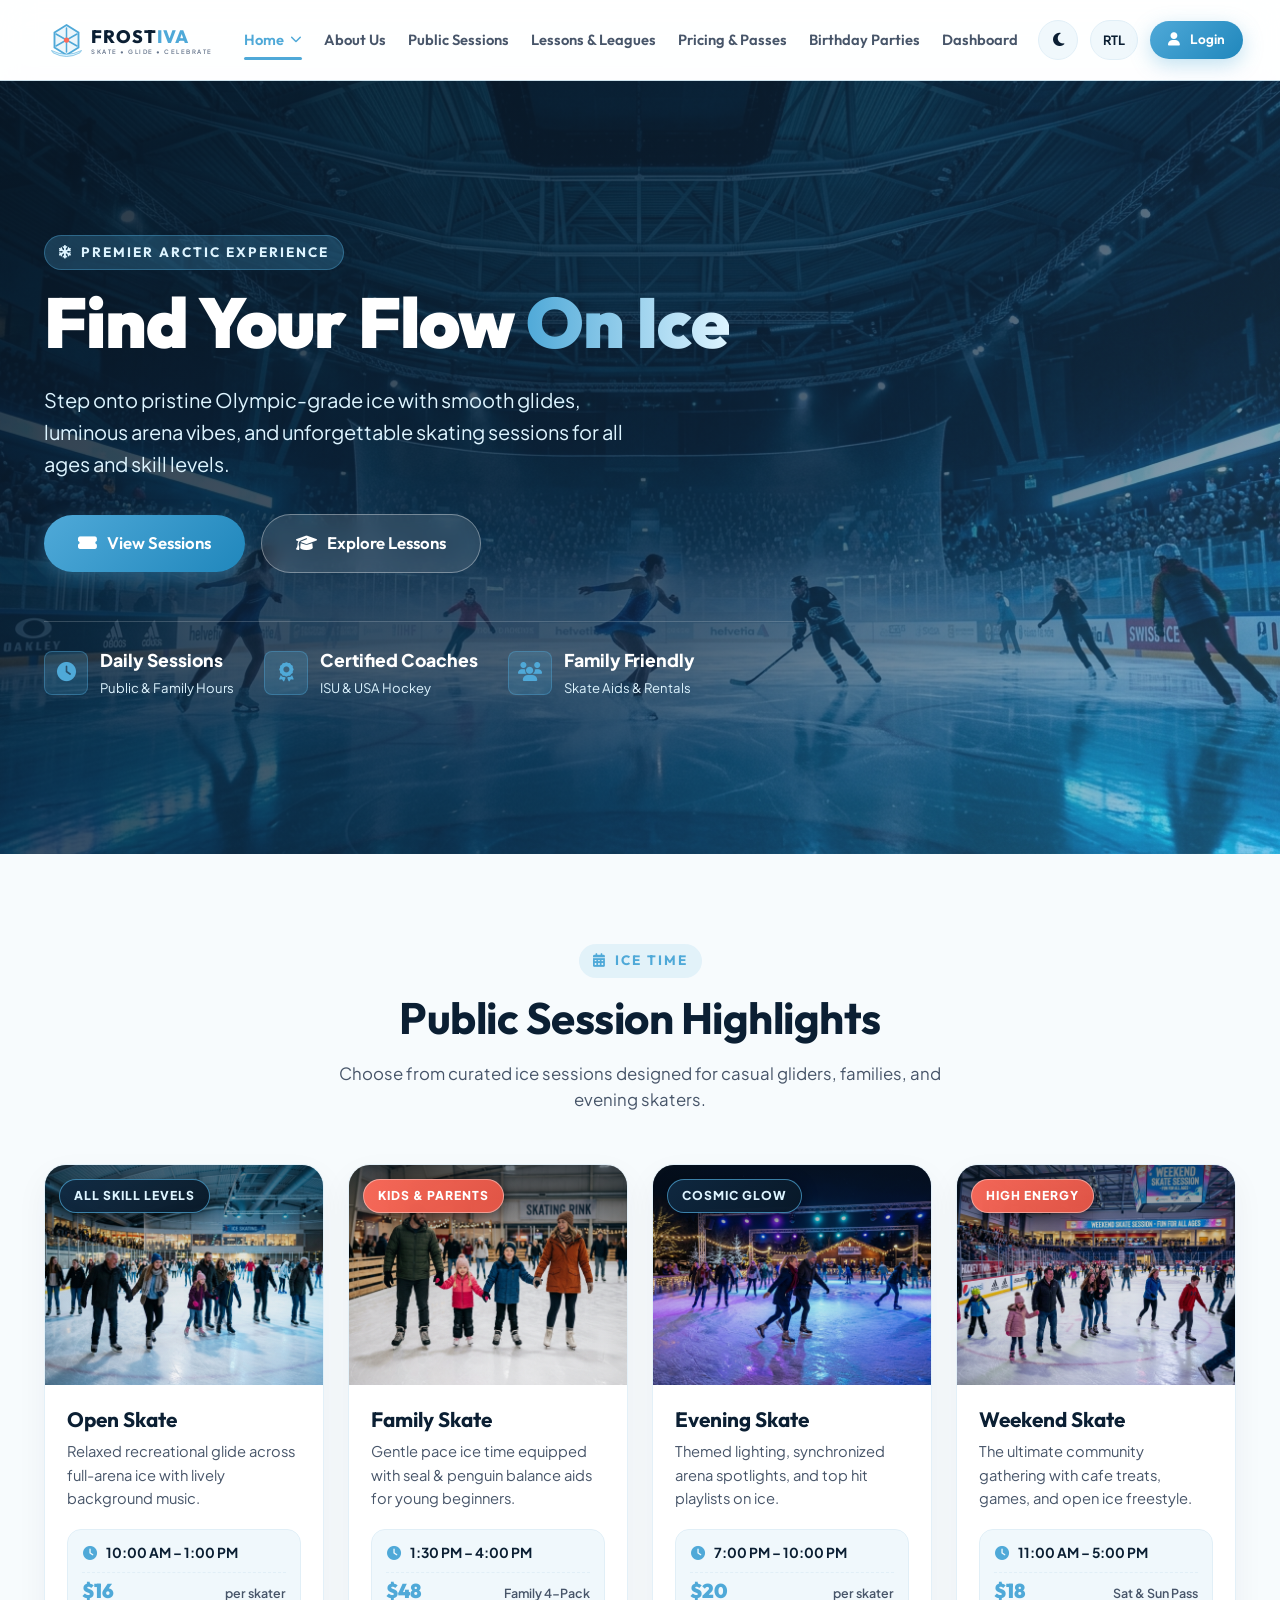
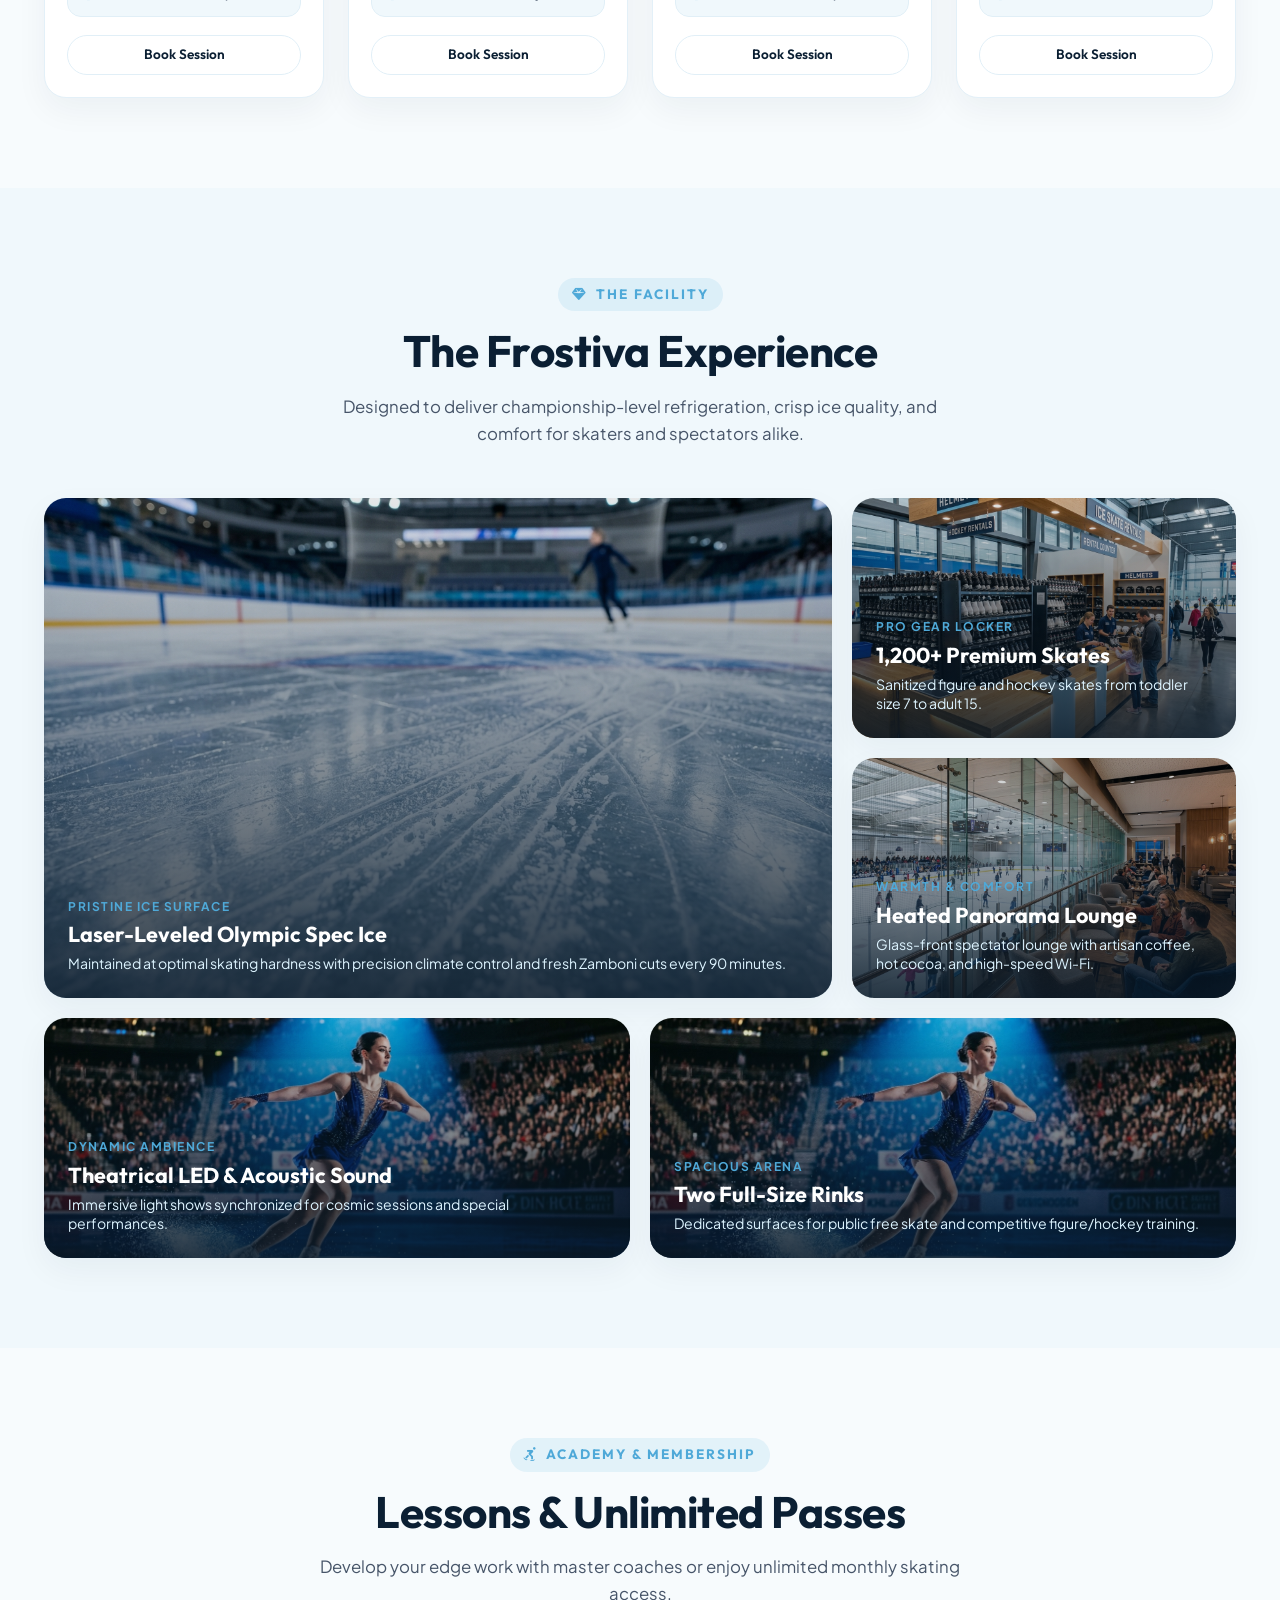
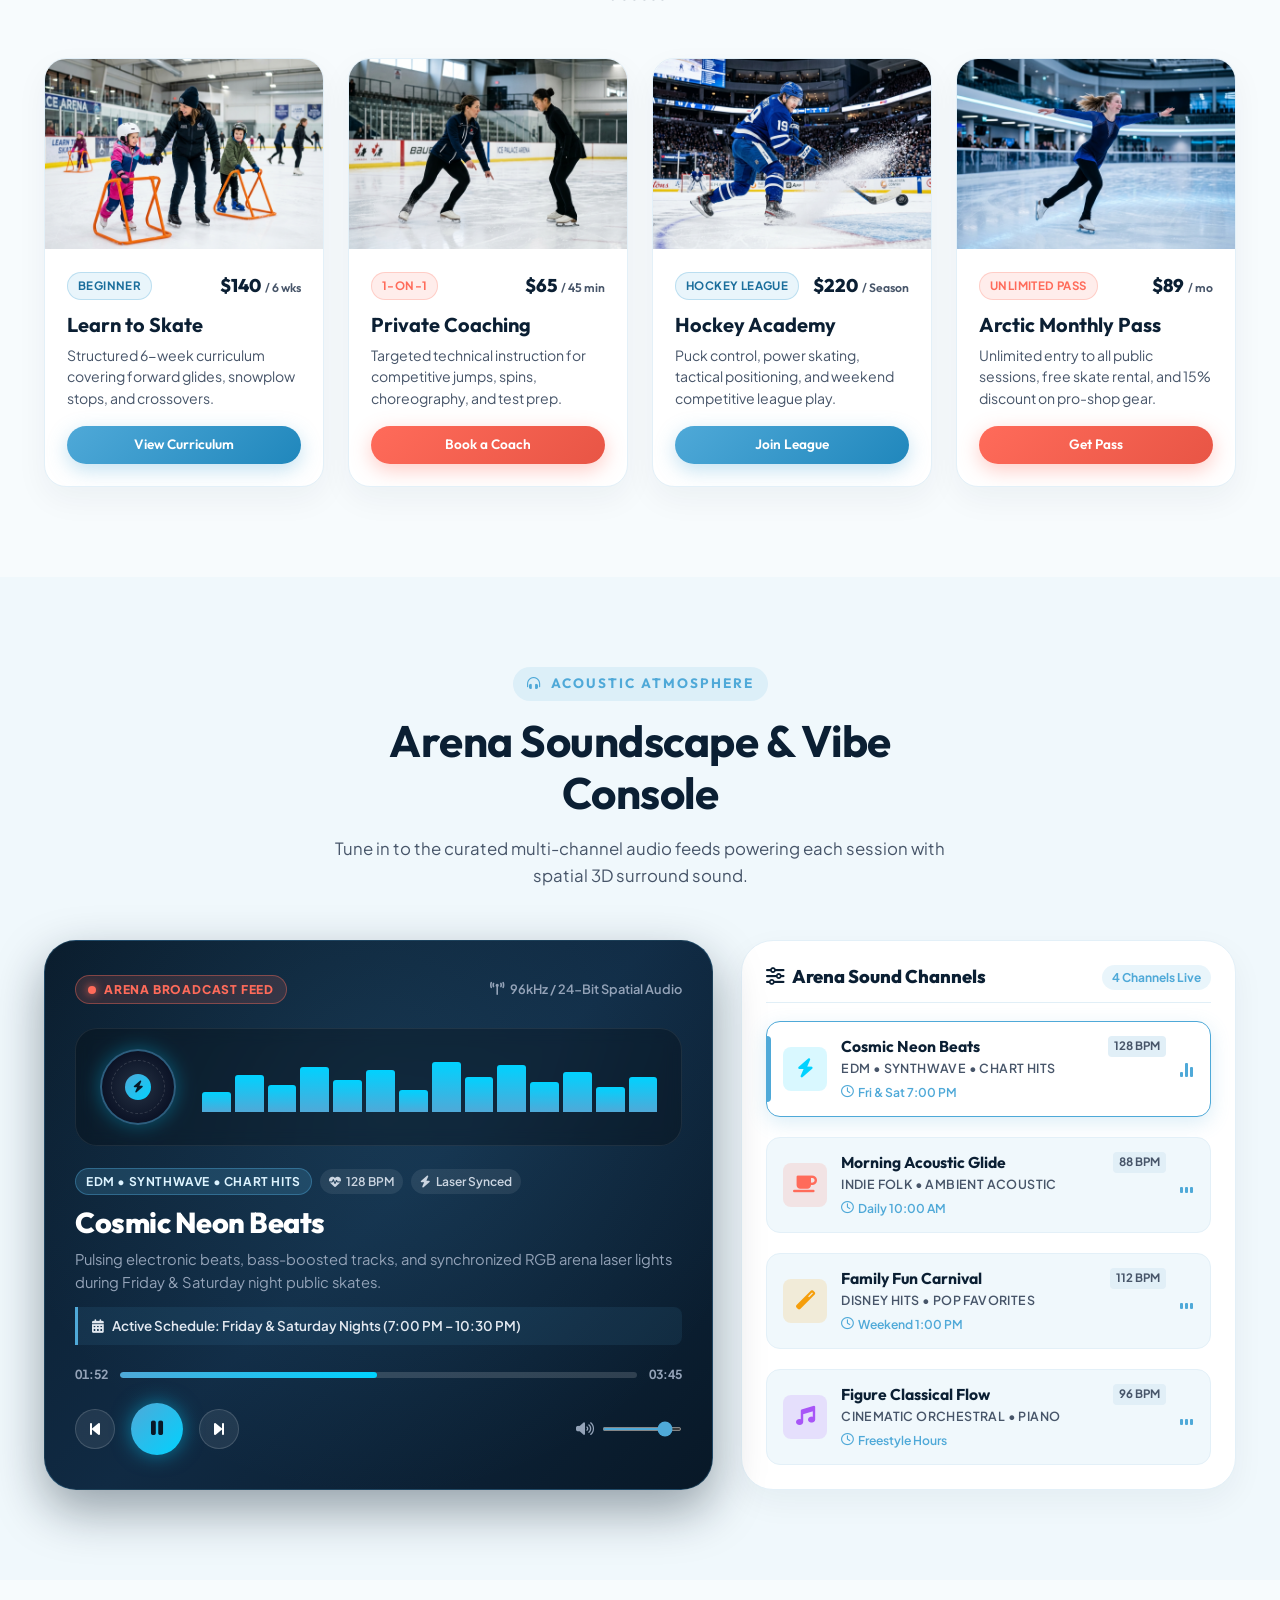
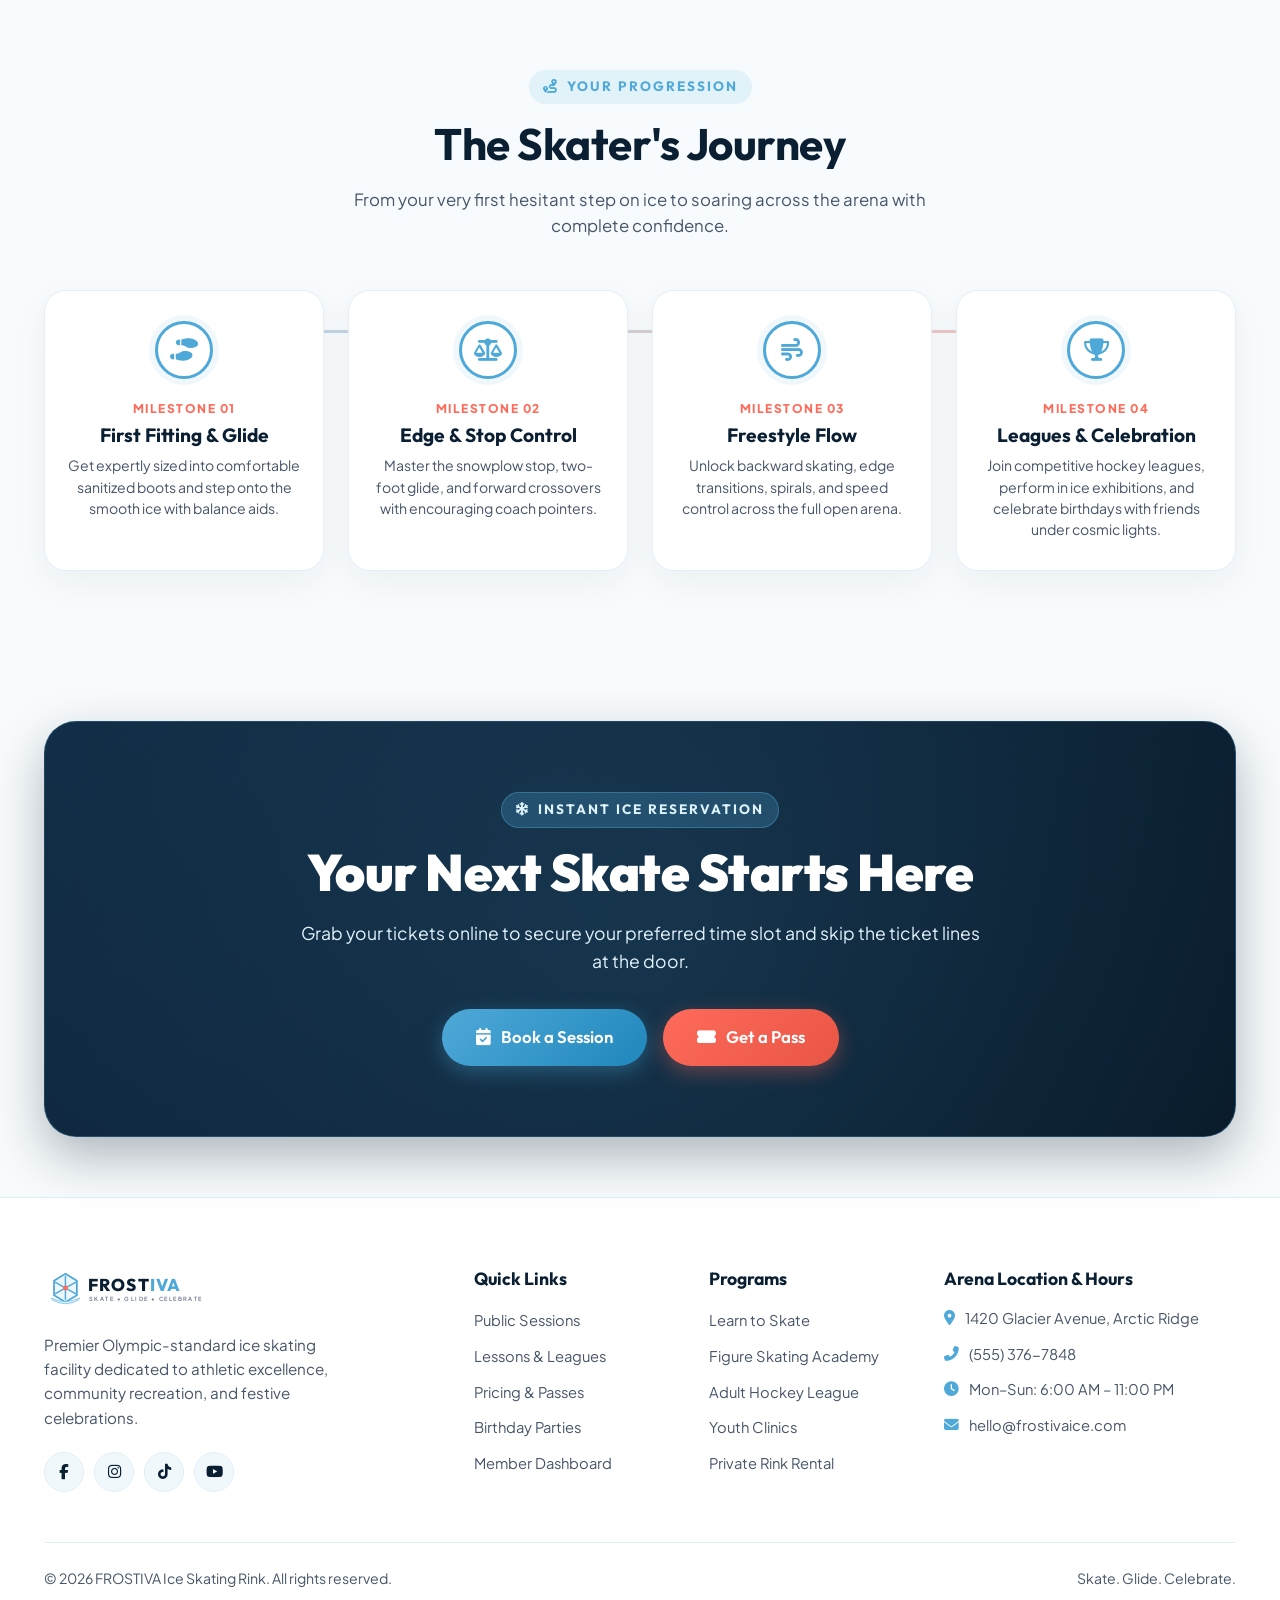
==== index.html @ a49837db "first commit" ====
<!DOCTYPE html>
<html lang="en" dir="ltr" data-theme="light">
<head>
  <meta charset="UTF-8">
  <meta name="viewport" content="width=device-width, initial-scale=1.0">
  <title>Frostiva — Ice Skating Rink | Skate. Glide. Celebrate.</title>
  <meta name="description" content="Experience world-class indoor ice skating at Frostiva. Daily public sessions, private coaching, hockey leagues, birthday parties, and modern ice sports.">
  <link rel="icon" type="image/svg+xml" href="assets/icons/favicon.svg">
  <!-- FontAwesome -->
  <link rel="stylesheet" href="https://cdnjs.cloudflare.com/ajax/libs/font-awesome/6.5.1/css/all.min.css">
  <!-- Stylesheets -->
  <link rel="stylesheet" href="assets/css/style.css">
  <link rel="stylesheet" href="assets/css/responsive.css">
</head>
<body>

  <!-- ==================== NAVBAR ==================== -->
  <header class="header-wrapper">
    <div class="container nav-container">
      <a href="index.html" class="nav-brand" aria-label="Frostiva Home">
        <svg class="frostiva-logo-svg" dir="ltr" viewBox="0 0 240 56" fill="none" style="height: 42px; width: auto;">
          <g transform="translate(6, 4)">
            <polygon points="24,4 40,14 40,34 24,44 8,34 8,14" stroke="#4FA9D8" stroke-width="2.5" fill="rgba(79, 169, 216, 0.1)"/>
            <line x1="24" y1="8" x2="24" y2="40" stroke="#4FA9D8" stroke-width="2" stroke-linecap="round"/>
            <line x1="10" y1="16" x2="38" y2="32" stroke="#4FA9D8" stroke-width="2" stroke-linecap="round"/>
            <line x1="10" y1="32" x2="38" y2="16" stroke="#4FA9D8" stroke-width="2" stroke-linecap="round"/>
            <path d="M4 38 Q24 48 44 38 L42 41 Q24 51 6 41 Z" fill="#DDF4FF" stroke="#4FA9D8" stroke-width="0.8"/>
            <circle cx="24" cy="24" r="3.5" fill="#FF6B5A" />
          </g>
          <text x="62" y="32" font-family="'Outfit', sans-serif" font-size="24" font-weight="800" letter-spacing="1.5" class="brand-text-title" fill="currentColor" text-anchor="start" direction="ltr">
            FROST<tspan fill="#4FA9D8">IVA</tspan>
          </text>
          <text x="63" y="46" font-family="'Plus Jakarta Sans', sans-serif" font-size="8" font-weight="600" letter-spacing="2" fill="#64748B" text-anchor="start" direction="ltr">
            SKATE • GLIDE • CELEBRATE
          </text>
        </svg>
      </a>

      <nav class="nav-menu" aria-label="Main Navigation">
        <div class="nav-dropdown">
          <a href="index.html" class="nav-link active">
            Home <i class="fas fa-chevron-down"></i>
          </a>
          <div class="nav-dropdown-menu">
            <a href="index.html" class="nav-dropdown-item active">
              <span>Home 1</span>
              <span class="badge badge-ice">Classic</span>
            </a>
            <a href="home2.html" class="nav-dropdown-item">
              <span>Home 2</span>
              <span class="badge badge-coral">Arena</span>
            </a>
          </div>
        </div>

        <a href="about.html" class="nav-link">About Us</a>
        <a href="sessions.html" class="nav-link">Public Sessions</a>
        <a href="lessons.html" class="nav-link">Lessons &amp; Leagues</a>
        <a href="pricing.html" class="nav-link">Pricing &amp; Passes</a>
        <a href="parties.html" class="nav-link">Birthday Parties</a>
        <a href="dashboard.html" class="nav-link">Dashboard</a>
      </nav>

      <div class="nav-actions">
        <!-- Theme Toggle -->
        <button class="icon-btn theme-toggle-btn" aria-label="Toggle Light/Dark Theme" title="Toggle Theme">
          <i class="fas fa-moon"></i>
        </button>

        <!-- LTR/RTL Toggle -->
        <button class="icon-btn rtl-toggle-btn" aria-label="Toggle Direction LTR/RTL" title="Toggle Direction" style="width: auto; padding: 0 12px; font-weight: 700; font-size: 0.8rem;">
          <span>RTL</span>
        </button>

        <!-- Login CTA -->
        <a href="login.html" class="btn btn-primary btn-sm">
          <i class="fas fa-user"></i> Login
        </a>

        <!-- Hamburger for mobile/tablet -->
        <button class="hamburger-btn" aria-label="Open Navigation Menu">
          <i class="fas fa-bars"></i>
        </button>
      </div>
    </div>
  </header>

  <!-- Mobile Drawer Menu -->
  <div class="mobile-menu-overlay">
    <div class="mobile-menu">
      <div class="mobile-menu-header">
        <a href="index.html" class="nav-brand" aria-label="Frostiva Home">
          <svg class="frostiva-logo-svg" dir="ltr" viewBox="0 0 240 56" fill="none" style="height: 38px; width: auto;">
            <g transform="translate(6, 4)">
              <polygon points="24,4 40,14 40,34 24,44 8,34 8,14" stroke="#4FA9D8" stroke-width="2.5" fill="rgba(79, 169, 216, 0.1)"/>
              <line x1="24" y1="8" x2="24" y2="40" stroke="#4FA9D8" stroke-width="2" stroke-linecap="round"/>
              <line x1="10" y1="16" x2="38" y2="32" stroke="#4FA9D8" stroke-width="2" stroke-linecap="round"/>
              <line x1="10" y1="32" x2="38" y2="16" stroke="#4FA9D8" stroke-width="2" stroke-linecap="round"/>
              <path d="M4 38 Q24 48 44 38 L42 41 Q24 51 6 41 Z" fill="#DDF4FF" stroke="#4FA9D8" stroke-width="0.8"/>
              <circle cx="24" cy="24" r="3.5" fill="#FF6B5A" />
            </g>
            <text x="62" y="32" font-family="'Outfit', sans-serif" font-size="24" font-weight="800" letter-spacing="1.5" class="brand-text-title" fill="currentColor" text-anchor="start" direction="ltr">
              FROST<tspan fill="#4FA9D8">IVA</tspan>
            </text>
            <text x="63" y="46" font-family="'Plus Jakarta Sans', sans-serif" font-size="8" font-weight="600" letter-spacing="2" fill="#64748B" text-anchor="start" direction="ltr">
              SKATE • GLIDE • CELEBRATE
            </text>
          </svg>
        </a>
        <button class="icon-btn mobile-close-btn" aria-label="Close Navigation Menu"><i class="fas fa-times"></i></button>
      </div>
      <div class="mobile-nav-links">
        <div class="mobile-dropdown">
          <div class="mobile-dropdown-header active">
            <span>Home Variations</span>
            <i class="fas fa-chevron-down" style="font-size: 0.8rem;"></i>
          </div>
          <div class="mobile-dropdown-menu">
            <a href="index.html" class="nav-link active">Home 1 — Classic</a>
            <a href="home2.html" class="nav-link">Home 2 — Arena</a>
          </div>
        </div>
        <a href="about.html" class="nav-link">About Us</a>
        <a href="sessions.html" class="nav-link">Public Sessions</a>
        <a href="lessons.html" class="nav-link">Lessons &amp; Leagues</a>
        <a href="pricing.html" class="nav-link">Pricing &amp; Passes</a>
        <a href="parties.html" class="nav-link">Birthday Parties</a>
        <a href="dashboard.html" class="nav-link">Dashboard</a>
      </div>
      <div class="mobile-actions">
        <div class="mobile-toggles">
          <button class="icon-btn theme-toggle-btn" aria-label="Toggle Theme"><i class="fas fa-moon"></i></button>
          <button class="btn btn-outline btn-sm rtl-toggle-btn" style="flex: 1;"><span>RTL</span></button>
        </div>
        <a href="login.html" class="btn btn-primary" style="width: 100%;">
          <i class="fas fa-user"></i> Login / Register
        </a>
      </div>
    </div>
  </div>

  <main>
    <!-- ==================== SECTION 1 — HERO ==================== -->
    <section class="home-hero" style="background-image: url('assets/images/hero-home.jpg');">
      <div class="container">
        <div class="home-hero-content">
          <span class="section-eyebrow" style="background: rgba(79, 169, 216, 0.25); color: #DDF4FF; border: 1px solid rgba(79, 169, 216, 0.4);">
            <i class="fas fa-snowflake"></i> Premier Arctic Experience
          </span>
          <h1 class="home-hero-title">
            Find Your Flow <span>On Ice</span>
          </h1>
          <p class="home-hero-desc">
            Step onto pristine Olympic-grade ice with smooth glides, luminous arena vibes, and unforgettable skating sessions for all ages and skill levels.
          </p>
          <div class="hero-btn-group">
            <a href="sessions.html" class="btn btn-primary btn-lg">
              <i class="fas fa-ticket-alt"></i> View Sessions
            </a>
            <a href="lessons.html" class="btn btn-outline-white btn-lg">
              <i class="fas fa-graduation-cap"></i> Explore Lessons
            </a>
          </div>

          <div class="hero-stats-row">
            <div class="hero-stat-item">
              <div class="hero-stat-icon"><i class="fas fa-clock"></i></div>
              <div class="hero-stat-text">
                <strong>Daily Sessions</strong>
                <span>Public &amp; Family Hours</span>
              </div>
            </div>
            <div class="hero-stat-item">
              <div class="hero-stat-icon"><i class="fas fa-award"></i></div>
              <div class="hero-stat-text">
                <strong>Certified Coaches</strong>
                <span>ISU &amp; USA Hockey</span>
              </div>
            </div>
            <div class="hero-stat-item">
              <div class="hero-stat-icon"><i class="fas fa-users"></i></div>
              <div class="hero-stat-text">
                <strong>Family Friendly</strong>
                <span>Skate Aids &amp; Rentals</span>
              </div>
            </div>
          </div>
        </div>
      </div>
    </section>

    <!-- ==================== SECTION 2 — PUBLIC SESSION HIGHLIGHTS ==================== -->
    <section class="section-pad">
      <div class="container">
        <div class="section-header">
          <span class="section-eyebrow"><i class="fas fa-calendar-alt"></i> Ice Time</span>
          <h2 class="section-title">Public Session Highlights</h2>
          <p class="section-desc">Choose from curated ice sessions designed for casual gliders, families, and evening skaters.</p>
        </div>

        <div class="sessions-grid-4">
          <!-- Card 1: Open Skate -->
          <article class="session-card">
            <div class="session-img-wrap">
              <img src="assets/images/session-open.jpg" alt="Open Skate Public Session" loading="lazy">
              <span class="badge badge-ice session-badge-float">All Skill Levels</span>
            </div>
            <div class="session-body">
              <h3 class="session-title">Open Skate</h3>
              <p class="session-text">Relaxed recreational glide across full-arena ice with lively background music.</p>
              <div class="session-meta">
                <div class="session-meta-time">
                  <i class="fas fa-clock"></i> 10:00 AM – 1:00 PM
                </div>
                <div class="session-meta-price">
                  <span class="price-val">$16</span>
                  <span class="price-tag">per skater</span>
                </div>
              </div>
              <a href="sessions.html" class="btn btn-outline btn-sm">Book Session</a>
            </div>
          </article>

          <!-- Card 2: Family Skate -->
          <article class="session-card">
            <div class="session-img-wrap">
              <img src="assets/images/session-family.jpg" alt="Family Skate Session" loading="lazy">
              <span class="badge badge-coral session-badge-float">Kids &amp; Parents</span>
            </div>
            <div class="session-body">
              <h3 class="session-title">Family Skate</h3>
              <p class="session-text">Gentle pace ice time equipped with seal &amp; penguin balance aids for young beginners.</p>
              <div class="session-meta">
                <div class="session-meta-time">
                  <i class="fas fa-clock"></i> 1:30 PM – 4:00 PM
                </div>
                <div class="session-meta-price">
                  <span class="price-val">$48</span>
                  <span class="price-tag">Family 4-Pack</span>
                </div>
              </div>
              <a href="sessions.html" class="btn btn-outline btn-sm">Book Session</a>
            </div>
          </article>

          <!-- Card 3: Evening Skate -->
          <article class="session-card">
            <div class="session-img-wrap">
              <img src="assets/images/session-evening.jpg" alt="Cosmic Evening Skate Session" loading="lazy">
              <span class="badge badge-ice session-badge-float">Cosmic Glow</span>
            </div>
            <div class="session-body">
              <h3 class="session-title">Evening Skate</h3>
              <p class="session-text">Themed lighting, synchronized arena spotlights, and top hit playlists on ice.</p>
              <div class="session-meta">
                <div class="session-meta-time">
                  <i class="fas fa-clock"></i> 7:00 PM – 10:00 PM
                </div>
                <div class="session-meta-price">
                  <span class="price-val">$20</span>
                  <span class="price-tag">per skater</span>
                </div>
              </div>
              <a href="sessions.html" class="btn btn-outline btn-sm">Book Session</a>
            </div>
          </article>

          <!-- Card 4: Weekend Skate -->
          <article class="session-card">
            <div class="session-img-wrap">
              <img src="assets/images/session-weekend.jpg" alt="Weekend Skate Fiesta" loading="lazy">
              <span class="badge badge-coral session-badge-float">High Energy</span>
            </div>
            <div class="session-body">
              <h3 class="session-title">Weekend Skate</h3>
              <p class="session-text">The ultimate community gathering with cafe treats, games, and open ice freestyle.</p>
              <div class="session-meta">
                <div class="session-meta-time">
                  <i class="fas fa-clock"></i> 11:00 AM – 5:00 PM
                </div>
                <div class="session-meta-price">
                  <span class="price-val">$18</span>
                  <span class="price-tag">Sat &amp; Sun Pass</span>
                </div>
              </div>
              <a href="sessions.html" class="btn btn-outline btn-sm">Book Session</a>
            </div>
          </article>
        </div>
      </div>
    </section>

    <!-- ==================== SECTION 3 — RINK EXPERIENCE (Asymmetric Editorial) ==================== -->
    <section class="section-pad" style="background: var(--surface-alt);">
      <div class="container">
        <div class="section-header">
          <span class="section-eyebrow"><i class="fas fa-gem"></i> The Facility</span>
          <h2 class="section-title">The Frostiva Experience</h2>
          <p class="section-desc">Designed to deliver championship-level refrigeration, crisp ice quality, and comfort for skaters and spectators alike.</p>
        </div>

        <div class="rink-bento-grid">
          <!-- Bento 1: Olympic Ice Surface (Col 8, Row 2) -->
          <div class="bento-item bento-col-8">
            <img src="assets/images/rink-surface.jpg" alt="Olympic Grade Ice Surface" loading="lazy">
            <div class="bento-overlay">
              <span class="bento-tag">Pristine Ice Surface</span>
              <h3 class="bento-title">Laser-Leveled Olympic Spec Ice</h3>
              <p class="bento-desc">Maintained at optimal skating hardness with precision climate control and fresh Zamboni cuts every 90 minutes.</p>
            </div>
          </div>

          <!-- Bento 2: Skate Rental Pro Shop (Col 4, Row 1) -->
          <div class="bento-item bento-col-4">
            <img src="assets/images/rink-rentals.jpg" alt="Skate Rental Pro Shop" loading="lazy">
            <div class="bento-overlay">
              <span class="bento-tag">Pro Gear Locker</span>
              <h3 class="bento-title">1,200+ Premium Skates</h3>
              <p class="bento-desc">Sanitized figure and hockey skates from toddler size 7 to adult 15.</p>
            </div>
          </div>

          <!-- Bento 3: Spectator Lounge (Col 4, Row 1) -->
          <div class="bento-item bento-col-4">
            <img src="assets/images/rink-spectator.jpg" alt="Spectator Viewing Lounge" loading="lazy">
            <div class="bento-overlay">
              <span class="bento-tag">Warmth &amp; Comfort</span>
              <h3 class="bento-title">Heated Panorama Lounge</h3>
              <p class="bento-desc">Glass-front spectator lounge with artisan coffee, hot cocoa, and high-speed Wi-Fi.</p>
            </div>
          </div>

          <!-- Bento 4: Rink Atmosphere (Col 12/6) -->
          <div class="bento-item bento-col-6">
            <img src="assets/images/rink-atmosphere.jpg" alt="Atmospheric Arena Lighting" loading="lazy">
            <div class="bento-overlay">
              <span class="bento-tag">Dynamic Ambience</span>
              <h3 class="bento-title">Theatrical LED &amp; Acoustic Sound</h3>
              <p class="bento-desc">Immersive light shows synchronized for cosmic sessions and special performances.</p>
            </div>
          </div>

          <!-- Bento 5: Training Studio (Col 6) -->
          <div class="bento-item bento-col-6">
            <img src="assets/images/hero-sessions.jpg" alt="Frostiva Arena Grand View" loading="lazy">
            <div class="bento-overlay">
              <span class="bento-tag">Spacious Arena</span>
              <h3 class="bento-title">Two Full-Size Rinks</h3>
              <p class="bento-desc">Dedicated surfaces for public free skate and competitive figure/hockey training.</p>
            </div>
          </div>
        </div>
      </div>
    </section>

    <!-- ==================== SECTION 4 — LESSONS & PASSES ==================== -->
    <section class="section-pad">
      <div class="container">
        <div class="section-header">
          <span class="section-eyebrow"><i class="fas fa-skating"></i> Academy &amp; Membership</span>
          <h2 class="section-title">Lessons &amp; Unlimited Passes</h2>
          <p class="section-desc">Develop your edge work with master coaches or enjoy unlimited monthly skating access.</p>
        </div>

        <div class="programs-grid">
          <!-- Program 1: Learn to Skate -->
          <article class="program-card">
            <div class="program-img">
              <img src="assets/images/lesson-learn.jpg" alt="Learn to skate program" loading="lazy">
            </div>
            <div class="program-content">
              <div class="program-level">
                <span class="badge badge-ice">Beginner</span>
                <span class="program-price">$140 <small>/ 6 wks</small></span>
              </div>
              <h3 class="program-title">Learn to Skate</h3>
              <p class="program-desc">Structured 6-week curriculum covering forward glides, snowplow stops, and crossovers.</p>
              <a href="lessons.html" class="btn btn-primary btn-sm">View Curriculum</a>
            </div>
          </article>

          <!-- Program 2: Private Coaching -->
          <article class="program-card">
            <div class="program-img">
              <img src="assets/images/lesson-private.jpg" alt="Private figure skating coaching" loading="lazy">
            </div>
            <div class="program-content">
              <div class="program-level">
                <span class="badge badge-coral">1-on-1</span>
                <span class="program-price">$65 <small>/ 45 min</small></span>
              </div>
              <h3 class="program-title">Private Coaching</h3>
              <p class="program-desc">Targeted technical instruction for competitive jumps, spins, choreography, and test prep.</p>
              <a href="lessons.html" class="btn btn-coral btn-sm">Book a Coach</a>
            </div>
          </article>

          <!-- Program 3: Hockey Training -->
          <article class="program-card">
            <div class="program-img">
              <img src="assets/images/lesson-hockey.jpg" alt="Hockey skills training" loading="lazy">
            </div>
            <div class="program-content">
              <div class="program-level">
                <span class="badge badge-ice">Hockey League</span>
                <span class="program-price">$220 <small>/ Season</small></span>
              </div>
              <h3 class="program-title">Hockey Academy</h3>
              <p class="program-desc">Puck control, power skating, tactical positioning, and weekend competitive league play.</p>
              <a href="lessons.html" class="btn btn-primary btn-sm">Join League</a>
            </div>
          </article>

          <!-- Program 4: Monthly Pass -->
          <article class="program-card">
            <div class="program-img">
              <img src="assets/images/pass-monthly.jpg" alt="Monthly unlimited skate pass" loading="lazy">
            </div>
            <div class="program-content">
              <div class="program-level">
                <span class="badge badge-coral">Unlimited Pass</span>
                <span class="program-price">$89 <small>/ mo</small></span>
              </div>
              <h3 class="program-title">Arctic Monthly Pass</h3>
              <p class="program-desc">Unlimited entry to all public sessions, free skate rental, and 15% discount on pro-shop gear.</p>
              <a href="pricing.html" class="btn btn-coral btn-sm">Get Pass</a>
            </div>
          </article>
        </div>
      </div>
    </section>

    <!-- ==================== NEW SECTION A — INTERACTIVE ICE SOUNDSCAPE STUDIO CONSOLE ==================== -->
    <section class="section-pad soundscape-studio-section" style="background: var(--surface-alt);">
      <div class="container">
        <div class="section-header">
          <span class="section-eyebrow"><i class="fas fa-headphones-alt"></i> Acoustic Atmosphere</span>
          <h2 class="section-title">Arena Soundscape &amp; Vibe Console</h2>
          <p class="section-desc">Tune in to the curated multi-channel audio feeds powering each session with spatial 3D surround sound.</p>
        </div>

        <div class="soundscape-console-wrapper">
          <!-- Left: Master Sound Deck & Visualizer Player -->
          <div class="sound-deck-master">
            <div class="deck-top-bar">
              <div class="deck-live-pill">
                <span class="live-dot-pulse"></span>
                <span>ARENA BROADCAST FEED</span>
              </div>
              <div class="deck-audio-spec">
                <i class="fas fa-broadcast-tower"></i> 96kHz / 24-Bit Spatial Audio
              </div>
            </div>

            <!-- Central Visualizer & Vinyl Spectrum -->
            <div class="deck-visualizer-box">
              <div class="vinyl-disc-glow" id="vinylGlow">
                <div class="vinyl-grooves">
                  <div class="vinyl-center-pin">
                    <i class="fas fa-bolt" id="deckCenterIcon"></i>
                  </div>
                </div>
              </div>

              <!-- Animated Frequency Equalizer Spectrum Bars -->
              <div class="spectrum-bars-deck" id="deckSpectrum">
                <span style="--h: 40%; --d: 0.1s;"></span>
                <span style="--h: 75%; --d: 0.3s;"></span>
                <span style="--h: 55%; --d: 0.2s;"></span>
                <span style="--h: 90%; --d: 0.4s;"></span>
                <span style="--h: 65%; --d: 0.15s;"></span>
                <span style="--h: 85%; --d: 0.35s;"></span>
                <span style="--h: 45%; --d: 0.25s;"></span>
                <span style="--h: 100%; --d: 0.5s;"></span>
                <span style="--h: 70%; --d: 0.18s;"></span>
                <span style="--h: 95%; --d: 0.42s;"></span>
                <span style="--h: 60%; --d: 0.22s;"></span>
                <span style="--h: 80%; --d: 0.38s;"></span>
                <span style="--h: 50%; --d: 0.12s;"></span>
                <span style="--h: 70%; --d: 0.28s;"></span>
              </div>
            </div>

            <!-- Deck Track Information -->
            <div class="deck-track-info">
              <div class="deck-meta-tags">
                <span class="deck-genre-tag" id="deckGenreTag">EDM • SYNTHWAVE • CHART HITS</span>
                <span class="deck-bpm-tag" id="deckBpmTag"><i class="fas fa-heartbeat"></i> 128 BPM</span>
                <span class="deck-lighting-tag" id="deckLightingTag"><i class="fas fa-bolt"></i> Laser Synced</span>
              </div>

              <h3 class="deck-title" id="deckTitle">Cosmic Neon Beats</h3>
              <p class="deck-description" id="deckDesc">Pulsing electronic beats, bass-boosted tracks, and synchronized RGB arena laser lights during Friday &amp; Saturday night public skates.</p>
              
              <div class="deck-schedule-banner">
                <i class="fas fa-calendar-alt"></i>
                <span id="deckSchedule">Active Schedule: Friday &amp; Saturday Nights (7:00 PM – 10:30 PM)</span>
              </div>
            </div>

            <!-- Interactive Timeline & Scrubber -->
            <div class="deck-playback-row">
              <span class="time-stamp-current" id="timeCurrent">01:48</span>
              <div class="deck-progress-bar" id="deckProgressBar">
                <div class="deck-progress-fill" id="deckProgressFill" style="width: 48%;"></div>
              </div>
              <span class="time-stamp-total" id="timeTotal">03:45</span>
            </div>

            <!-- Control Buttons -->
            <div class="deck-controls-row">
              <button class="deck-ctrl-btn" id="prevTrackBtn" aria-label="Previous Channel"><i class="fas fa-step-backward"></i></button>
              <button class="deck-play-master-btn" id="masterPlayBtn" aria-label="Play or Pause Soundscape">
                <i class="fas fa-play" id="masterPlayIcon"></i>
              </button>
              <button class="deck-ctrl-btn" id="nextTrackBtn" aria-label="Next Channel"><i class="fas fa-step-forward"></i></button>
              <div class="deck-volume-wrapper">
                <i class="fas fa-volume-up"></i>
                <input type="range" class="deck-volume-slider" min="0" max="100" value="85" aria-label="Master Volume">
              </div>
            </div>
          </div>

          <!-- Right: Interactive Channel Selection Playlist -->
          <div class="sound-channels-deck">
            <div class="channels-deck-header">
              <h4><i class="fas fa-sliders-h"></i> Arena Sound Channels</h4>
              <span class="channel-count-badge">4 Channels Live</span>
            </div>

            <div class="channels-list">
              <!-- Channel 1 -->
              <div class="sound-channel-item active" data-channel="0" 
                   data-title="Cosmic Neon Beats" 
                   data-genre="EDM • SYNTHWAVE • CHART HITS" 
                   data-bpm="128 BPM" 
                   data-lighting="Laser Synced"
                   data-schedule="Active Schedule: Friday &amp; Saturday Nights (7:00 PM – 10:30 PM)"
                   data-desc="Pulsing electronic beats, bass-boosted tracks, and synchronized RGB arena laser lights during Friday &amp; Saturday night public skates."
                   data-icon="fas fa-bolt"
                   data-accent="#00D2FF">
                <div class="channel-icon-box" style="background: rgba(0, 210, 255, 0.15); color: #00D2FF;">
                  <i class="fas fa-bolt"></i>
                </div>
                <div class="channel-info">
                  <div class="channel-title-row">
                    <h5>Cosmic Neon Beats</h5>
                    <span class="channel-bpm">128 BPM</span>
                  </div>
                  <div class="channel-sub">EDM &bull; Synthwave &bull; Chart Hits</div>
                  <div class="channel-timing"><i class="far fa-clock"></i> Fri &amp; Sat 7:00 PM</div>
                </div>
                <div class="channel-equalizer-mini">
                  <span></span><span></span><span></span>
                </div>
              </div>

              <!-- Channel 2 -->
              <div class="sound-channel-item" data-channel="1"
                   data-title="Morning Acoustic Glide" 
                   data-genre="INDIE FOLK • AMBIENT ACOUSTIC" 
                   data-bpm="88 BPM" 
                   data-lighting="Natural Warm Glow"
                   data-schedule="Active Schedule: Daily Morning Sessions (10:00 AM – 1:00 PM)"
                   data-desc="Warm, tranquil coffeehouse acoustic melodies for relaxed morning glides, coffee catchups, and peaceful solo laps."
                   data-icon="fas fa-coffee"
                   data-accent="#FF6B5A">
                <div class="channel-icon-box" style="background: rgba(255, 107, 90, 0.15); color: #FF6B5A;">
                  <i class="fas fa-coffee"></i>
                </div>
                <div class="channel-info">
                  <div class="channel-title-row">
                    <h5>Morning Acoustic Glide</h5>
                    <span class="channel-bpm">88 BPM</span>
                  </div>
                  <div class="channel-sub">Indie Folk &bull; Ambient Acoustic</div>
                  <div class="channel-timing"><i class="far fa-clock"></i> Daily 10:00 AM</div>
                </div>
                <div class="channel-equalizer-mini">
                  <span></span><span></span><span></span>
                </div>
              </div>

              <!-- Channel 3 -->
              <div class="sound-channel-item" data-channel="2"
                   data-title="Family Fun Carnival" 
                   data-genre="DISNEY CLASSICS • POP HITS" 
                   data-bpm="112 BPM" 
                   data-lighting="Multi-Color Party Lights"
                   data-schedule="Active Schedule: Weekend Matinee (1:00 PM – 4:30 PM)"
                   data-desc="Cheerful sing-along favorites, upbeat animated soundtrack classics, and interactive game themes for kids and parents."
                   data-icon="fas fa-magic"
                   data-accent="#F59E0B">
                <div class="channel-icon-box" style="background: rgba(245, 158, 11, 0.15); color: #F59E0B;">
                  <i class="fas fa-magic"></i>
                </div>
                <div class="channel-info">
                  <div class="channel-title-row">
                    <h5>Family Fun Carnival</h5>
                    <span class="channel-bpm">112 BPM</span>
                  </div>
                  <div class="channel-sub">Disney Hits &bull; Pop Favorites</div>
                  <div class="channel-timing"><i class="far fa-clock"></i> Weekend 1:00 PM</div>
                </div>
                <div class="channel-equalizer-mini">
                  <span></span><span></span><span></span>
                </div>
              </div>

              <!-- Channel 4 -->
              <div class="sound-channel-item" data-channel="3"
                   data-title="Figure Classical Flow" 
                   data-genre="CINEMATIC ORCHESTRAL • PIANO" 
                   data-bpm="96 BPM" 
                   data-lighting="Clean Focus Spotlights"
                   data-schedule="Active Schedule: Freestyle Hours (Tuesday &amp; Thursday 6:00 AM)"
                   data-desc="Dramatic instrumental scores and classical cadence designed for precision edge work, spins, and choreography practice."
                   data-icon="fas fa-music"
                   data-accent="#A855F7">
                <div class="channel-icon-box" style="background: rgba(168, 85, 247, 0.15); color: #A855F7;">
                  <i class="fas fa-music"></i>
                </div>
                <div class="channel-info">
                  <div class="channel-title-row">
                    <h5>Figure Classical Flow</h5>
                    <span class="channel-bpm">96 BPM</span>
                  </div>
                  <div class="channel-sub">Cinematic Orchestral &bull; Piano</div>
                  <div class="channel-timing"><i class="far fa-clock"></i> Freestyle Hours</div>
                </div>
                <div class="channel-equalizer-mini">
                  <span></span><span></span><span></span>
                </div>
              </div>
            </div>
          </div>
        </div>
      </div>
    </section>

    <!-- ==================== NEW SECTION B — SKATER JOURNEY & MILESTONES ROADMAP ==================== -->
    <section class="section-pad">
      <div class="container">
        <div class="section-header">
          <span class="section-eyebrow"><i class="fas fa-route"></i> Your Progression</span>
          <h2 class="section-title">The Skater's Journey</h2>
          <p class="section-desc">From your very first hesitant step on ice to soaring across the arena with complete confidence.</p>
        </div>

        <div class="roadmap-flow">
          <!-- Step 1 -->
          <div class="roadmap-step-card">
            <div class="roadmap-node"><i class="fas fa-shoe-prints"></i></div>
            <div class="roadmap-num">Milestone 01</div>
            <h3 class="roadmap-title">First Fitting &amp; Glide</h3>
            <p class="roadmap-desc">Get expertly sized into comfortable sanitized boots and step onto the smooth ice with balance aids.</p>
          </div>

          <!-- Step 2 -->
          <div class="roadmap-step-card">
            <div class="roadmap-node"><i class="fas fa-balance-scale"></i></div>
            <div class="roadmap-num">Milestone 02</div>
            <h3 class="roadmap-title">Edge &amp; Stop Control</h3>
            <p class="roadmap-desc">Master the snowplow stop, two-foot glide, and forward crossovers with encouraging coach pointers.</p>
          </div>

          <!-- Step 3 -->
          <div class="roadmap-step-card">
            <div class="roadmap-node"><i class="fas fa-wind"></i></div>
            <div class="roadmap-num">Milestone 03</div>
            <h3 class="roadmap-title">Freestyle Flow</h3>
            <p class="roadmap-desc">Unlock backward skating, edge transitions, spirals, and speed control across the full open arena.</p>
          </div>

          <!-- Step 4 -->
          <div class="roadmap-step-card">
            <div class="roadmap-node"><i class="fas fa-trophy"></i></div>
            <div class="roadmap-num">Milestone 04</div>
            <h3 class="roadmap-title">Leagues &amp; Celebration</h3>
            <p class="roadmap-desc">Join competitive hockey leagues, perform in ice exhibitions, and celebrate birthdays with friends under cosmic lights.</p>
          </div>
        </div>
      </div>
    </section>

    <!-- ==================== SECTION 5 — FINAL BOOKING CTA ==================== -->
    <section class="section-pad-sm">
      <div class="container">
        <div class="cta-banner-winter">
          <div class="cta-banner-content">
            <span class="section-eyebrow" style="background: rgba(79, 169, 216, 0.25); color: #DDF4FF; border: 1px solid rgba(79, 169, 216, 0.4);">
              <i class="fas fa-snowflake"></i> Instant Ice Reservation
            </span>
            <h2 class="cta-title">Your Next Skate Starts Here</h2>
            <p class="cta-desc">
              Grab your tickets online to secure your preferred time slot and skip the ticket lines at the door.
            </p>
            <div class="cta-btns">
              <a href="sessions.html" class="btn btn-primary btn-lg">
                <i class="fas fa-calendar-check"></i> Book a Session
              </a>
              <a href="pricing.html" class="btn btn-coral btn-lg">
                <i class="fas fa-ticket-alt"></i> Get a Pass
              </a>
            </div>
          </div>
        </div>
      </div>
    </section>
  </main>

  <!-- ==================== FOOTER ==================== -->
  <footer class="site-footer">
    <div class="container">
      <div class="footer-top">
        <div class="footer-brand">
          <svg class="frostiva-logo-svg" dir="ltr" viewBox="0 0 240 56" fill="none" style="height: 40px; width: auto;">
            <g transform="translate(6, 4)">
              <polygon points="24,4 40,14 40,34 24,44 8,34 8,14" stroke="#4FA9D8" stroke-width="2.5" fill="rgba(79, 169, 216, 0.1)"/>
              <line x1="24" y1="8" x2="24" y2="40" stroke="#4FA9D8" stroke-width="2" stroke-linecap="round"/>
              <line x1="10" y1="16" x2="38" y2="32" stroke="#4FA9D8" stroke-width="2" stroke-linecap="round"/>
              <line x1="10" y1="32" x2="38" y2="16" stroke="#4FA9D8" stroke-width="2" stroke-linecap="round"/>
              <path d="M4 38 Q24 48 44 38 L42 41 Q24 51 6 41 Z" fill="#DDF4FF" stroke="#4FA9D8" stroke-width="0.8"/>
              <circle cx="24" cy="24" r="3.5" fill="#FF6B5A" />
            </g>
            <text x="62" y="32" font-family="'Outfit', sans-serif" font-size="24" font-weight="800" letter-spacing="1.5" class="brand-text-title" fill="currentColor" text-anchor="start" direction="ltr">
              FROST<tspan fill="#4FA9D8">IVA</tspan>
            </text>
            <text x="63" y="46" font-family="'Plus Jakarta Sans', sans-serif" font-size="8" font-weight="600" letter-spacing="2" fill="#64748B" text-anchor="start" direction="ltr">
              SKATE • GLIDE • CELEBRATE
            </text>
          </svg>
          <p>Premier Olympic-standard ice skating facility dedicated to athletic excellence, community recreation, and festive celebrations.</p>
          <div class="footer-social-row">
            <a href="#" class="icon-btn" aria-label="Facebook"><i class="fab fa-facebook-f"></i></a>
            <a href="#" class="icon-btn" aria-label="Instagram"><i class="fab fa-instagram"></i></a>
            <a href="#" class="icon-btn" aria-label="TikTok"><i class="fab fa-tiktok"></i></a>
            <a href="#" class="icon-btn" aria-label="YouTube"><i class="fab fa-youtube"></i></a>
          </div>
        </div>

        <div>
          <h4 class="footer-title">Quick Links</h4>
          <ul class="footer-links">
            <li><a href="sessions.html">Public Sessions</a></li>
            <li><a href="lessons.html">Lessons &amp; Leagues</a></li>
            <li><a href="pricing.html">Pricing &amp; Passes</a></li>
            <li><a href="parties.html">Birthday Parties</a></li>
            <li><a href="dashboard.html">Member Dashboard</a></li>
          </ul>
        </div>

        <div>
          <h4 class="footer-title">Programs</h4>
          <ul class="footer-links">
            <li><a href="lessons.html">Learn to Skate</a></li>
            <li><a href="lessons.html">Figure Skating Academy</a></li>
            <li><a href="lessons.html">Adult Hockey League</a></li>
            <li><a href="lessons.html">Youth Clinics</a></li>
            <li><a href="parties.html">Private Rink Rental</a></li>
          </ul>
        </div>

        <div>
          <h4 class="footer-title">Arena Location &amp; Hours</h4>
          <ul class="footer-contact-info">
            <li><i class="fas fa-map-marker-alt"></i> 1420 Glacier Avenue, Arctic Ridge</li>
            <li><i class="fas fa-phone-alt"></i> (555) 376-7848</li>
            <li><i class="fas fa-clock"></i> Mon–Sun: 6:00 AM – 11:00 PM</li>
            <li><i class="fas fa-envelope"></i> hello@frostivaice.com</li>
          </ul>
        </div>
      </div>

      <div class="footer-bottom">
        <p>&copy; 2026 FROSTIVA Ice Skating Rink. All rights reserved.</p>
        <p>Skate. Glide. Celebrate.</p>
      </div>
    </div>
  </footer>

  <!-- Back to Top Button -->
  <button class="back-to-top" aria-label="Scroll back to top">
    <i class="fas fa-chevron-up"></i>
  </button>

  <script src="assets/js/main.js"></script>
</body>
</html>
---- assets/css/style.css ----
/* ==========================================================================
   FROSTIVA — ICE SKATING RINK
   THEME: ARCTIC FROST
   SKATE. GLIDE. CELEBRATE.
   ========================================================================== */

@import url('https://fonts.googleapis.com/css2?family=Outfit:wght@300;400;500;600;700;800;900&family=Plus+Jakarta+Sans:wght@300;400;500;600;700;800&display=swap');

/* --- CSS VARIABLES & TOKENS --- */
:root {
  /* Brand Arctic Frost Palette */
  --primary-ice: #4FA9D8;
  --primary-ice-rgb: 79, 169, 216;
  --primary-glow: #00D2FF;
  --deep-navy: #102A43;
  --deep-navy-rgb: 16, 42, 67;
  --frost-blue: #DDF4FF;
  --frost-blue-rgb: 221, 244, 255;
  --accent-coral: #FF6B5A;
  --accent-coral-rgb: 255, 107, 90;
  --accent-coral-hover: #E85545;
  --snow-white: #F7FBFD;
  --surface: #FFFFFF;
  --surface-alt: #F0F8FC;
  --surface-border: #E1EFF7;
  --text-main: #0B1F33;
  --text-muted: #475569;
  --text-light: #64748B;
  
  /* Background & Gradients */
  --bg-main: #F7FBFD;
  --nav-bg: rgba(255, 255, 255, 0.88);
  --nav-border: rgba(79, 169, 216, 0.2);
  --glass-bg: rgba(255, 255, 255, 0.75);
  --glass-border: rgba(221, 244, 255, 0.8);
  --glass-shadow: 0 10px 30px rgba(16, 42, 67, 0.06);
  --card-bg: #FFFFFF;
  --card-border: #E3F0F8;
  --card-shadow: 0 12px 32px rgba(16, 42, 67, 0.05);
  --card-hover-shadow: 0 20px 45px rgba(79, 169, 216, 0.18);
  --hero-overlay: linear-gradient(180deg, rgba(16, 42, 67, 0.7) 0%, rgba(8, 24, 39, 0.88) 100%);
  --badge-bg: rgba(79, 169, 216, 0.12);
  --badge-text: #1B6E9C;
  
  /* Fonts */
  --font-heading: 'Outfit', sans-serif;
  --font-body: 'Plus Jakarta Sans', sans-serif;
  
  /* Spacing & Radius */
  --radius-sm: 8px;
  --radius-md: 14px;
  --radius-lg: 22px;
  --radius-xl: 32px;
  --radius-full: 9999px;
  --container-max: 1240px;
  --transition: all 0.3s cubic-bezier(0.16, 1, 0.3, 1);
  --inner-hero-height: 380px;
}

/* --- DARK MODE PALETTE --- */
[data-theme="dark"] {
  --bg-main: #081827;
  --surface: #10283B;
  --surface-alt: #0B1F32;
  --surface-border: #1E3B56;
  --text-main: #F7FBFD;
  --text-muted: #B4CDDF;
  --text-light: #8BA8C2;
  
  --nav-bg: rgba(8, 24, 39, 0.9);
  --nav-border: rgba(79, 169, 216, 0.25);
  --glass-bg: rgba(16, 40, 59, 0.75);
  --glass-border: rgba(79, 169, 216, 0.22);
  --glass-shadow: 0 10px 30px rgba(0, 0, 0, 0.4);
  --card-bg: #10283B;
  --card-border: #1B3A54;
  --card-shadow: 0 12px 32px rgba(0, 0, 0, 0.35);
  --card-hover-shadow: 0 20px 45px rgba(79, 169, 216, 0.22);
  --hero-overlay: linear-gradient(180deg, rgba(8, 24, 39, 0.8) 0%, rgba(4, 13, 22, 0.94) 100%);
  --badge-bg: rgba(79, 169, 216, 0.2);
  --badge-text: #DDF4FF;
}

/* --- BASE STYLES & RESET --- */
*, *::before, *::after {
  box-sizing: border-box;
  margin: 0;
  padding: 0;
}

html {
  scroll-behavior: smooth;
  font-size: 16px;
  overflow-x: hidden;
  max-width: 100%;
}

body {
  font-family: var(--font-body);
  background-color: var(--bg-main);
  color: var(--text-main);
  line-height: 1.6;
  overflow-x: hidden;
  max-width: 100%;
  padding-top: 80px;
  transition: background-color 0.3s ease, color 0.3s ease;
  min-height: 100vh;
  display: flex;
  flex-direction: column;
}

a {
  color: inherit;
  text-decoration: none;
  transition: var(--transition);
}

img {
  display: block;
  max-width: 100%;
  height: auto;
}

ul, ol {
  list-style: none;
}

button, input, select, textarea {
  font-family: inherit;
  font-size: inherit;
  border: none;
  outline: none;
}

h1, h2, h3, h4, h5, h6 {
  font-family: var(--font-heading);
  color: var(--text-main);
  line-height: 1.2;
  font-weight: 700;
}

/* --- CONTAINER & GRID SYSTEM --- */
.container {
  width: 100%;
  max-width: var(--container-max);
  margin-left: auto;
  margin-right: auto;
  padding-left: 24px;
  padding-right: 24px;
}

.section-pad {
  padding-top: 90px;
  padding-bottom: 90px;
}

.section-pad-sm {
  padding-top: 60px;
  padding-bottom: 60px;
}

/* --- SECTION HEADER --- */
.section-header {
  text-align: center;
  max-width: 640px;
  margin: 0 auto 50px;
}

.section-header.text-start {
  text-align: left;
  margin: 0 0 40px;
}

.section-eyebrow {
  display: inline-flex;
  align-items: center;
  gap: 8px;
  font-family: var(--font-heading);
  font-size: 0.85rem;
  font-weight: 700;
  text-transform: uppercase;
  letter-spacing: 2px;
  color: var(--primary-ice);
  background: var(--badge-bg);
  padding: 6px 14px;
  border-radius: var(--radius-full);
  margin-bottom: 14px;
}

.section-title {
  font-size: clamp(2rem, 3.5vw, 2.75rem);
  letter-spacing: -0.5px;
  margin-bottom: 16px;
  color: var(--text-main);
}

.section-desc {
  font-size: 1.05rem;
  color: var(--text-muted);
  line-height: 1.6;
}

/* --- BUTTONS --- */
.btn {
  display: inline-flex;
  align-items: center;
  justify-content: center;
  gap: 10px;
  font-family: var(--font-heading);
  font-weight: 600;
  font-size: 0.95rem;
  padding: 12px 26px;
  border-radius: var(--radius-full);
  cursor: pointer;
  transition: var(--transition);
  white-space: nowrap;
}

.btn-primary {
  background: linear-gradient(135deg, var(--primary-ice) 0%, #2087BC 100%);
  color: #FFFFFF;
  box-shadow: 0 6px 20px rgba(79, 169, 216, 0.35);
}

.btn-primary:hover {
  background: linear-gradient(135deg, #3B9ACD 0%, #1573A3 100%);
  transform: translateY(-2px);
  box-shadow: 0 10px 25px rgba(79, 169, 216, 0.45);
  color: #FFFFFF;
}

.btn-coral {
  background: linear-gradient(135deg, var(--accent-coral) 0%, #E85545 100%);
  color: #FFFFFF;
  box-shadow: 0 6px 20px rgba(255, 107, 90, 0.35);
}

.btn-coral:hover {
  background: linear-gradient(135deg, #FF5540 0%, #D43F2E 100%);
  transform: translateY(-2px);
  box-shadow: 0 10px 25px rgba(255, 107, 90, 0.45);
  color: #FFFFFF;
}

.btn-outline {
  background: transparent;
  color: var(--text-main);
  border: 1.5px solid var(--surface-border);
}

.btn-outline:hover {
  border-color: var(--primary-ice);
  color: var(--primary-ice);
  background: var(--badge-bg);
}

.btn-outline-white {
  background: rgba(255, 255, 255, 0.12);
  color: #FFFFFF;
  border: 1.5px solid rgba(255, 255, 255, 0.35);
  backdrop-filter: blur(8px);
}

.btn-outline-white:hover {
  background: #FFFFFF;
  color: var(--deep-navy);
  border-color: #FFFFFF;
}

.btn-sm {
  padding: 8px 18px;
  font-size: 0.85rem;
}

.btn-lg {
  padding: 15px 34px;
  font-size: 1.05rem;
}

/* --- BADGES & TAGS --- */
.badge {
  display: inline-flex;
  align-items: center;
  gap: 6px;
  padding: 5px 12px;
  border-radius: var(--radius-full);
  font-size: 0.78rem;
  font-weight: 700;
  text-transform: uppercase;
  letter-spacing: 0.8px;
}

.badge-ice {
  background: var(--badge-bg);
  color: var(--badge-text);
  border: 1px solid rgba(79, 169, 216, 0.3);
}

.badge-coral {
  background: rgba(255, 107, 90, 0.12);
  color: var(--accent-coral);
  border: 1px solid rgba(255, 107, 90, 0.25);
}

.badge-frost {
  background: rgba(255, 255, 255, 0.9);
  color: var(--deep-navy);
  font-weight: 800;
}

/* --- FROSTED GLASS & CARDS --- */
.card-frost {
  background: var(--card-bg);
  border: 1px solid var(--card-border);
  border-radius: var(--radius-lg);
  box-shadow: var(--card-shadow);
  overflow: hidden;
  transition: var(--transition);
}

.card-frost:hover {
  transform: translateY(-6px);
  box-shadow: var(--card-hover-shadow);
  border-color: rgba(79, 169, 216, 0.4);
}

/* ==========================================================================
   NAVBAR (Centered Max-width, balanced spacing, no overflow)
   ========================================================================== */
.header-wrapper {
  position: fixed;
  top: 0;
  left: 0;
  width: 100%;
  z-index: 1000;
  background: var(--nav-bg);
  backdrop-filter: blur(16px);
  -webkit-backdrop-filter: blur(16px);
  border-bottom: 1px solid var(--nav-border);
  transition: var(--transition);
}

.nav-container {
  display: flex;
  align-items: center;
  justify-content: space-between;
  height: 80px;
  gap: 20px;
}

.nav-brand {
  display: flex;
  align-items: center;
  flex-shrink: 0;
}

.nav-brand svg {
  height: 44px;
  width: auto;
}

.brand-text-title {
  fill: var(--text-main);
}

/* Nav Menu Desktop */
.nav-menu {
  display: flex;
  align-items: center;
  gap: 22px;
  margin: 0;
  padding: 0;
}

.nav-link {
  font-family: var(--font-heading);
  font-size: 0.92rem;
  font-weight: 600;
  color: var(--text-muted);
  position: relative;
  padding: 8px 0;
  display: inline-block;
  white-space: nowrap;
}

.nav-link:hover,
.nav-link.active {
  color: var(--primary-ice);
}

.nav-link.active::after {
  content: '';
  position: absolute;
  bottom: 0;
  left: 0;
  width: 100%;
  height: 2.5px;
  background: var(--primary-ice);
  border-radius: 4px;
}

/* Nav Dropdown */
.nav-dropdown {
  position: relative;
  display: inline-flex;
  align-items: center;
}

.nav-dropdown .nav-link {
  display: inline-flex;
  align-items: center;
  gap: 6px;
  cursor: pointer;
}

.nav-dropdown .nav-link i {
  font-size: 0.72rem;
  transition: transform 0.25s ease;
}

.nav-dropdown:hover .nav-link i {
  transform: rotate(180deg);
}

.nav-dropdown-menu {
  position: absolute;
  top: 100%;
  left: 0;
  min-width: 180px;
  background: var(--card-bg);
  border: 1px solid var(--card-border);
  border-radius: var(--radius-md);
  box-shadow: 0 14px 35px rgba(16, 42, 67, 0.12);
  padding: 8px 6px;
  margin-top: 6px;
  opacity: 0;
  visibility: hidden;
  transform: translateY(10px);
  transition: all 0.25s cubic-bezier(0.16, 1, 0.3, 1);
  z-index: 1050;
  backdrop-filter: blur(12px);
}

.nav-dropdown:hover .nav-dropdown-menu,
.nav-dropdown:focus-within .nav-dropdown-menu {
  opacity: 1;
  visibility: visible;
  transform: translateY(0);
}

.nav-dropdown-item {
  display: flex;
  align-items: center;
  justify-content: space-between;
  padding: 9px 14px;
  font-family: var(--font-heading);
  font-size: 0.9rem;
  font-weight: 600;
  color: var(--text-muted);
  border-radius: var(--radius-sm);
  transition: var(--transition);
}

.nav-dropdown-item:hover,
.nav-dropdown-item.active {
  color: var(--primary-ice);
  background: var(--badge-bg);
}

.nav-dropdown-item .badge {
  font-size: 0.68rem;
  padding: 2px 8px;
}

/* Mobile Dropdown */
.mobile-dropdown {
  display: flex;
  flex-direction: column;
}

.mobile-dropdown-header {
  display: flex;
  align-items: center;
  justify-content: space-between;
  padding: 8px 0;
  font-family: var(--font-heading);
  font-size: 1.05rem;
  font-weight: 600;
  color: var(--text-muted);
  cursor: pointer;
  user-select: none;
  transition: var(--transition);
}

.mobile-dropdown-header:hover,
.mobile-dropdown-header.open,
.mobile-dropdown-header.active {
  color: var(--primary-ice);
  font-weight: 700;
}

.mobile-dropdown-header i {
  font-size: 0.8rem;
  transition: transform 0.3s ease;
}

.mobile-dropdown-header.open i {
  transform: rotate(180deg);
}

.mobile-dropdown-menu {
  display: none;
  flex-direction: column;
  gap: 8px;
  padding-left: 16px;
  margin-top: 4px;
  margin-bottom: 8px;
}

.mobile-dropdown-menu.show {
  display: flex;
  animation: dropFade 0.25s ease;
}

@keyframes dropFade {
  from { opacity: 0; transform: translateY(-6px); }
  to { opacity: 1; transform: translateY(0); }
}

.mobile-dropdown-menu .nav-link {
  font-size: 0.95rem;
  padding: 4px 0;
}

/* Navbar Actions (Right Side) */
.nav-actions {
  display: flex;
  align-items: center;
  gap: 12px;
  flex-shrink: 0;
}

.icon-btn {
  display: inline-flex;
  align-items: center;
  justify-content: center;
  width: 40px;
  height: 40px;
  border-radius: var(--radius-full);
  background: var(--surface-alt);
  color: var(--text-main);
  border: 1px solid var(--surface-border);
  cursor: pointer;
  transition: var(--transition);
  font-size: 0.95rem;
}

.icon-btn:hover {
  background: var(--badge-bg);
  color: var(--primary-ice);
  border-color: var(--primary-ice);
}

.hamburger-btn {
  display: none;
  background: var(--surface-alt);
  border: 1px solid var(--surface-border);
  width: 42px;
  height: 42px;
  border-radius: var(--radius-sm);
  color: var(--text-main);
  font-size: 1.25rem;
  cursor: pointer;
  align-items: center;
  justify-content: center;
}

/* Mobile Body Scroll Lock */
html.mobile-menu-open,
body.mobile-menu-open {
  overflow: hidden !important;
  height: 100% !important;
  touch-action: none !important;
}

/* Mobile Slide-in Menu */
.mobile-menu-overlay {
  position: fixed;
  inset: 0;
  background: rgba(8, 24, 39, 0.6);
  backdrop-filter: blur(8px);
  -webkit-backdrop-filter: blur(8px);
  z-index: 1001;
  opacity: 0;
  visibility: hidden;
  transition: var(--transition);
  touch-action: none;
}

.mobile-menu-overlay.active {
  opacity: 1;
  visibility: visible;
}

.mobile-menu {
  position: fixed;
  top: 0;
  right: 0;
  width: 320px;
  max-width: 85vw;
  height: 100vh;
  height: 100dvh;
  background: var(--card-bg);
  border-left: 1px solid var(--card-border);
  z-index: 1002;
  padding: 24px;
  display: flex;
  flex-direction: column;
  transform: translateX(100%);
  transition: transform 0.35s cubic-bezier(0.16, 1, 0.3, 1);
  overflow-y: auto;
  -webkit-overflow-scrolling: touch;
  overscroll-behavior: contain;
  touch-action: pan-y;
}

.mobile-menu-overlay.active .mobile-menu {
  transform: translateX(0);
}

.mobile-menu-header {
  display: flex;
  align-items: center;
  justify-content: space-between;
  margin-bottom: 28px;
  padding-bottom: 16px;
  border-bottom: 1px solid var(--surface-border);
}

.mobile-nav-links {
  display: flex;
  flex-direction: column;
  gap: 16px;
  margin-bottom: 28px;
}

.mobile-nav-links .nav-link {
  font-size: 1.05rem;
  padding: 6px 0;
}

.mobile-actions {
  display: flex;
  flex-direction: column;
  gap: 14px;
  margin-top: auto;
}

.mobile-toggles {
  display: flex;
  align-items: center;
  gap: 10px;
  margin-bottom: 12px;
}

/* ==========================================================================
   UNIVERSAL INNER PAGE HERO (Exact uniform height across all inner pages)
   ========================================================================== */
.inner-hero {
  position: relative;
  min-height: var(--inner-hero-height);
  display: flex;
  align-items: center;
  justify-content: center;
  background-size: cover;
  background-position: center;
  color: #FFFFFF;
  text-align: center;
  overflow: hidden;
}

.inner-hero::before {
  content: '';
  position: absolute;
  inset: 0;
  background: var(--hero-overlay);
  z-index: 1;
}

.inner-hero-content {
  position: relative;
  z-index: 2;
  max-width: 780px;
  padding: 40px 20px;
}

.breadcrumb {
  display: inline-flex;
  align-items: center;
  gap: 8px;
  font-size: 0.85rem;
  font-weight: 600;
  color: var(--frost-blue);
  background: rgba(255, 255, 255, 0.12);
  backdrop-filter: blur(6px);
  padding: 6px 16px;
  border-radius: var(--radius-full);
  margin-bottom: 16px;
  border: 1px solid rgba(255, 255, 255, 0.2);
}

.breadcrumb a:hover {
  color: #FFFFFF;
  text-decoration: underline;
}

.inner-hero-title {
  font-size: clamp(2.2rem, 4vw, 3.2rem);
  font-weight: 800;
  color: #FFFFFF;
  margin-bottom: 14px;
  letter-spacing: -0.5px;
}

.inner-hero-desc {
  font-size: 1.1rem;
  color: var(--frost-blue);
  max-width: 620px;
  margin: 0 auto;
}

/* ==========================================================================
   HOME PAGE (EXACTLY 5 SECTIONS)
   ========================================================================== */

/* SECTION 1 — HERO */
.home-hero {
  position: relative;
  min-height: 86vh;
  display: flex;
  align-items: center;
  background-size: cover;
  background-position: center;
  color: #FFFFFF;
  overflow: hidden;
}

.home-hero::before {
  content: '';
  position: absolute;
  inset: 0;
  background: linear-gradient(135deg, rgba(8, 24, 39, 0.88) 0%, rgba(16, 42, 67, 0.72) 60%, rgba(79, 169, 216, 0.3) 100%);
  z-index: 1;
}

.home-hero-content {
  position: relative;
  z-index: 2;
  max-width: 760px;
  padding: 60px 0;
}

.home-hero-title {
  font-size: clamp(2.8rem, 5.5vw, 4.4rem);
  font-weight: 900;
  color: #FFFFFF;
  line-height: 1.1;
  letter-spacing: -1px;
  margin-bottom: 22px;
}

.home-hero-title span {
  background: linear-gradient(90deg, #4FA9D8 0%, #DDF4FF 100%);
  -webkit-background-clip: text;
  -webkit-text-fill-color: transparent;
}

.home-hero-desc {
  font-size: clamp(1.05rem, 1.8vw, 1.25rem);
  color: var(--frost-blue);
  line-height: 1.6;
  margin-bottom: 34px;
  max-width: 620px;
}

.hero-btn-group {
  display: flex;
  align-items: center;
  flex-wrap: wrap;
  gap: 16px;
  margin-bottom: 48px;
}

.hero-stats-row {
  display: flex;
  align-items: center;
  gap: 30px;
  flex-wrap: wrap;
  padding-top: 24px;
  border-top: 1px solid rgba(255, 255, 255, 0.18);
}

.hero-stat-item {
  display: flex;
  align-items: center;
  gap: 12px;
}

.hero-stat-icon {
  width: 44px;
  height: 44px;
  border-radius: var(--radius-sm);
  background: rgba(79, 169, 216, 0.2);
  border: 1px solid rgba(79, 169, 216, 0.4);
  display: flex;
  align-items: center;
  justify-content: center;
  color: #4FA9D8;
  font-size: 1.2rem;
}

.hero-stat-text strong {
  display: block;
  font-size: 1.1rem;
  font-weight: 800;
  color: #FFFFFF;
}

.hero-stat-text span {
  font-size: 0.82rem;
  color: var(--frost-blue);
}

/* SECTION 2 — PUBLIC SESSION HIGHLIGHTS (4 Cards) */
.sessions-grid-4 {
  display: grid;
  grid-template-columns: repeat(4, 1fr);
  gap: 24px;
  align-items: stretch;
}

.session-card {
  position: relative;
  border-radius: var(--radius-lg);
  overflow: hidden;
  background: var(--card-bg);
  border: 1px solid var(--card-border);
  box-shadow: var(--card-shadow);
  display: flex;
  flex-direction: column;
  height: 100%;
  transition: var(--transition);
}

.session-card:hover {
  transform: translateY(-8px);
  box-shadow: var(--card-hover-shadow);
  border-color: rgba(79, 169, 216, 0.4);
}

.session-img-wrap {
  position: relative;
  height: 220px;
  overflow: hidden;
  flex-shrink: 0;
}

.session-img-wrap::before {
  content: '';
  position: absolute;
  inset: 0;
  background: linear-gradient(180deg, rgba(8, 24, 39, 0.6) 0%, rgba(8, 24, 39, 0.1) 40%, transparent 100%);
  z-index: 1;
  pointer-events: none;
}

.session-img-wrap img {
  width: 100%;
  height: 100%;
  object-fit: cover;
  transition: transform 0.6s ease;
}

.session-card:hover .session-img-wrap img {
  transform: scale(1.06);
}

.session-badge-float {
  position: absolute;
  top: 14px;
  left: 14px;
  z-index: 2;
  background: rgba(8, 24, 39, 0.88) !important;
  color: #FFFFFF !important;
  backdrop-filter: blur(10px);
  -webkit-backdrop-filter: blur(10px);
  border: 1px solid rgba(79, 169, 216, 0.6) !important;
  box-shadow: 0 4px 16px rgba(0, 0, 0, 0.45);
  font-size: 0.76rem;
  font-weight: 800;
  letter-spacing: 1px;
  padding: 6px 14px;
  border-radius: var(--radius-full);
  text-transform: uppercase;
}

.session-badge-float.badge-coral {
  background: linear-gradient(135deg, rgba(255, 107, 90, 0.95) 0%, rgba(232, 85, 69, 0.95) 100%) !important;
  color: #FFFFFF !important;
  border-color: rgba(255, 255, 255, 0.4) !important;
}

.session-badge-float.badge-ice {
  background: linear-gradient(135deg, rgba(16, 42, 67, 0.92) 0%, rgba(8, 24, 39, 0.95) 100%) !important;
  color: #DDF4FF !important;
  border-color: rgba(79, 169, 216, 0.7) !important;
}

.session-body {
  padding: 22px;
  display: flex;
  flex-direction: column;
  flex-grow: 1;
}

.session-title {
  font-size: 1.3rem;
  margin-bottom: 8px;
}

.session-text {
  font-size: 0.92rem;
  color: var(--text-muted);
  margin-bottom: 18px;
  flex-grow: 1;
}

.session-meta {
  display: flex;
  flex-direction: column;
  gap: 10px;
  padding: 14px 16px;
  background: var(--surface-alt);
  border: 1px solid var(--surface-border);
  border-radius: var(--radius-md);
  margin-top: auto;
  margin-bottom: 0;
}

.session-meta-row {
  display: flex;
  align-items: center;
  justify-content: space-between;
  gap: 12px;
  font-size: 0.86rem;
}

.session-meta-row span {
  display: inline-flex;
  align-items: center;
  gap: 8px;
  color: var(--text-muted);
  font-weight: 600;
}

.session-meta-row span i {
  color: var(--primary-ice);
  width: 16px;
  text-align: center;
}

.session-meta-row strong {
  color: var(--text-main);
  font-weight: 700;
  text-align: right;
}

.session-meta-time {
  display: flex;
  align-items: center;
  gap: 8px;
  font-size: 0.86rem;
  font-weight: 700;
  color: var(--text-main);
  white-space: nowrap;
}

.session-meta-time i {
  color: var(--primary-ice);
  font-size: 0.95rem;
  flex-shrink: 0;
}

.session-meta-price {
  display: flex;
  align-items: baseline;
  justify-content: space-between;
  padding-top: 8px;
  border-top: 1px dashed var(--surface-border);
}

.session-meta-price .price-val {
  font-family: var(--font-heading);
  font-size: 1.25rem;
  font-weight: 900;
  color: var(--primary-ice);
  line-height: 1;
}

.session-meta-price .price-tag {
  font-size: 0.78rem;
  color: var(--text-muted);
  font-weight: 600;
}

/* SECTION 3 — RINK EXPERIENCE (Asymmetric Editorial Showcase) */
.rink-bento-grid {
  display: grid;
  grid-template-columns: repeat(12, 1fr);
  grid-auto-rows: 240px;
  gap: 20px;
}

.bento-item {
  position: relative;
  border-radius: var(--radius-lg);
  overflow: hidden;
  box-shadow: var(--card-shadow);
}

.bento-item img {
  width: 100%;
  height: 100%;
  object-fit: cover;
  transition: transform 0.5s ease;
}

.bento-item:hover img {
  transform: scale(1.05);
}

.bento-overlay {
  position: absolute;
  inset: 0;
  background: linear-gradient(180deg, rgba(8, 24, 39, 0.1) 0%, rgba(8, 24, 39, 0.85) 100%);
  display: flex;
  flex-direction: column;
  justify-content: flex-end;
  padding: 24px;
  color: #FFFFFF;
}

.bento-tag {
  font-size: 0.75rem;
  font-weight: 700;
  text-transform: uppercase;
  letter-spacing: 1.5px;
  color: #4FA9D8;
  margin-bottom: 6px;
}

.bento-title {
  font-size: 1.35rem;
  font-weight: 700;
  color: #FFFFFF;
  margin-bottom: 6px;
}

.bento-desc {
  font-size: 0.88rem;
  color: var(--frost-blue);
  line-height: 1.4;
}

.bento-col-8 {
  grid-column: span 8;
  grid-row: span 2;
}

.bento-col-4 {
  grid-column: span 4;
  grid-row: span 1;
}

.bento-col-6 {
  grid-column: span 6;
  grid-row: span 1;
}

/* SECTION 4 — LESSONS & PASSES (Featured Cards) */
.programs-grid {
  display: grid;
  grid-template-columns: repeat(4, 1fr);
  gap: 24px;
}

.program-card {
  background: var(--card-bg);
  border: 1px solid var(--card-border);
  border-radius: var(--radius-lg);
  overflow: hidden;
  display: flex;
  flex-direction: column;
  box-shadow: var(--card-shadow);
  transition: var(--transition);
}

.program-card:hover {
  transform: translateY(-6px);
  box-shadow: var(--card-hover-shadow);
  border-color: rgba(79, 169, 216, 0.4);
}

.program-img {
  height: 200px;
  overflow: hidden;
}

.program-img img {
  width: 100%;
  height: 100%;
  object-fit: cover;
  transition: transform 0.5s ease;
}

.program-card:hover .program-img img {
  transform: scale(1.05);
}

.program-content {
  padding: 22px;
  display: flex;
  flex-direction: column;
  flex-grow: 1;
}

.program-level {
  display: flex;
  align-items: center;
  justify-content: space-between;
  gap: 8px;
  margin-bottom: 12px;
}

.program-level .badge {
  font-size: 0.72rem;
  padding: 4px 10px;
  white-space: nowrap;
  letter-spacing: 0.4px;
  text-transform: uppercase;
  font-weight: 700;
  flex-shrink: 0;
}

.program-price {
  font-size: 1.2rem;
  font-weight: 800;
  color: var(--primary-ice);
  font-family: var(--font-heading);
  white-space: nowrap;
  display: inline-flex;
  align-items: baseline;
  gap: 4px;
  flex-shrink: 0;
}

.program-price small {
  font-size: 0.76rem;
  font-weight: 600;
  color: var(--text-muted);
  white-space: nowrap;
}

.program-title {
  font-size: 1.25rem;
  margin-bottom: 8px;
}

.program-desc {
  font-size: 0.9rem;
  color: var(--text-muted);
  margin-bottom: 18px;
  flex-grow: 1;
}

/* SECTION 5 — FINAL BOOKING CTA */
.cta-banner-winter {
  position: relative;
  background: linear-gradient(135deg, #102A43 0%, #081827 100%);
  border-radius: var(--radius-xl);
  overflow: hidden;
  padding: 70px 40px;
  text-align: center;
  color: #FFFFFF;
  border: 1px solid rgba(79, 169, 216, 0.3);
  box-shadow: 0 20px 50px rgba(8, 24, 39, 0.3);
}

.cta-banner-winter::before {
  content: '';
  position: absolute;
  top: -50%;
  left: -50%;
  width: 200%;
  height: 200%;
  background: radial-gradient(circle, rgba(79, 169, 216, 0.15) 0%, transparent 60%);
  pointer-events: none;
}

.cta-banner-content {
  position: relative;
  z-index: 2;
  max-width: 680px;
  margin: 0 auto;
}

.cta-title {
  font-size: clamp(2.2rem, 4vw, 3.2rem);
  font-weight: 900;
  color: #FFFFFF;
  margin-bottom: 16px;
  letter-spacing: -0.5px;
}

.cta-desc {
  font-size: 1.1rem;
  color: #E2F2FE;
  margin-bottom: 34px;
}

.cta-btns {
  display: flex;
  align-items: center;
  justify-content: center;
  gap: 16px;
  flex-wrap: wrap;
}

/* ==========================================================================
   PUBLIC SESSIONS PAGE (sessions.html)
   ========================================================================== */
.schedule-filter-bar {
  display: flex;
  align-items: center;
  justify-content: center;
  gap: 10px;
  flex-wrap: wrap;
  margin-bottom: 40px;
}

.filter-pill {
  padding: 10px 22px;
  border-radius: var(--radius-full);
  background: var(--card-bg);
  border: 1px solid var(--card-border);
  color: var(--text-muted);
  font-family: var(--font-heading);
  font-weight: 600;
  font-size: 0.92rem;
  cursor: pointer;
  transition: var(--transition);
}

.filter-pill.active,
.filter-pill:hover {
  background: var(--primary-ice);
  color: #FFFFFF;
  border-color: var(--primary-ice);
  box-shadow: 0 6px 18px rgba(79, 169, 216, 0.35);
}

.schedule-timeline-grid {
  display: grid;
  grid-template-columns: repeat(3, 1fr);
  gap: 24px;
}

.slot-card {
  background: var(--card-bg);
  border: 1px solid var(--card-border);
  border-radius: var(--radius-md);
  padding: 24px;
  display: flex;
  flex-direction: column;
  gap: 14px;
  box-shadow: var(--card-shadow);
  transition: var(--transition);
}

.slot-card:hover {
  border-color: var(--primary-ice);
  transform: translateY(-4px);
}

.slot-time {
  font-family: var(--font-heading);
  font-size: 1.25rem;
  font-weight: 800;
  color: var(--text-main);
}

.slot-card .session-meta {
  display: flex;
  flex-direction: row;
  align-items: center;
  justify-content: space-between;
  background: transparent;
  border: none;
  border-top: 1px solid var(--surface-border);
  border-bottom: 1px solid var(--surface-border);
  border-radius: 0;
  padding: 10px 0;
  margin: 0;
}

.gear-features-grid {
  display: grid;
  grid-template-columns: repeat(3, 1fr);
  gap: 24px;
  align-items: stretch;
}

.gear-card {
  background: var(--card-bg);
  border: 1px solid var(--card-border);
  border-radius: var(--radius-lg);
  overflow: hidden;
  box-shadow: var(--card-shadow);
  text-align: center;
  display: flex;
  flex-direction: column;
  height: 100%;
  transition: var(--transition);
}

.gear-card:hover {
  transform: translateY(-6px);
  box-shadow: var(--card-hover-shadow);
  border-color: var(--primary-ice);
}

.gear-card-img {
  height: 220px;
  overflow: hidden;
  flex-shrink: 0;
}

.gear-card-img img {
  width: 100%;
  height: 100%;
  object-fit: cover;
  transition: transform 0.5s ease;
}

.gear-card:hover .gear-card-img img {
  transform: scale(1.05);
}

.gear-card-body {
  padding: 24px 20px;
  display: flex;
  flex-direction: column;
  align-items: center;
  flex-grow: 1;
  text-align: center;
}

.gear-card-title {
  font-size: 1.25rem;
  font-weight: 700;
  margin-bottom: 10px;
  color: var(--text-main);
}

.gear-card-desc {
  font-size: 0.9rem;
  color: var(--text-muted);
  line-height: 1.55;
  margin-bottom: 20px;
  flex-grow: 1;
}

.gear-card-body .badge {
  margin-top: auto;
  padding: 8px 18px;
  font-size: 0.82rem;
  font-weight: 700;
  letter-spacing: 0.5px;
}

/* ==========================================================================
   LESSONS & LEAGUES PAGE (lessons.html)
   ========================================================================== */
.programs-grid {
  display: grid;
  grid-template-columns: repeat(4, 1fr);
  gap: 24px;
  align-items: stretch;
}

.program-card {
  background: var(--card-bg);
  border: 1px solid var(--card-border);
  border-radius: var(--radius-lg);
  overflow: hidden;
  box-shadow: var(--card-shadow);
  transition: var(--transition);
  display: flex;
  flex-direction: column;
  height: 100%;
}

.program-card:hover {
  transform: translateY(-6px);
  border-color: var(--primary-ice);
  box-shadow: var(--card-hover-shadow);
}

.program-img {
  height: 190px;
  overflow: hidden;
  position: relative;
  background: var(--surface-alt);
  flex-shrink: 0;
}

.program-img img {
  width: 100%;
  height: 100%;
  object-fit: cover;
  transition: transform 0.5s ease;
}

.program-card:hover .program-img img {
  transform: scale(1.05);
}

.program-content {
  padding: 22px;
  display: flex;
  flex-direction: column;
  flex-grow: 1;
}

.program-level {
  display: flex;
  align-items: center;
  justify-content: space-between;
  margin-bottom: 12px;
  gap: 8px;
}

.program-price {
  font-family: var(--font-heading);
  font-size: 1.15rem;
  font-weight: 800;
  color: var(--text-main);
}

.program-title {
  font-size: 1.25rem;
  font-weight: 700;
  margin-bottom: 8px;
  color: var(--text-main);
}

.program-desc {
  font-size: 0.88rem;
  color: var(--text-muted);
  line-height: 1.55;
  margin-bottom: 16px;
  min-height: 48px;
  display: flex;
  align-items: flex-start;
}

.session-meta {
  background: var(--surface-alt);
  border: 1px solid var(--surface-border);
  border-radius: var(--radius-md);
  padding: 12px 14px;
  display: flex;
  flex-direction: column;
  gap: 8px;
  margin-top: auto;
  margin-bottom: 18px;
}

.session-meta span {
  display: flex;
  align-items: center;
  gap: 8px;
  font-size: 0.84rem;
  font-weight: 600;
  color: var(--text-main);
}

.session-meta i {
  color: var(--primary-ice);
  width: 16px;
  text-align: center;
  font-size: 0.88rem;
  flex-shrink: 0;
}

.program-content .btn {
  width: 100%;
  margin-top: auto;
}

/* --- COACHES GRID & CARDS --- */
.coaches-grid {
  display: grid;
  grid-template-columns: repeat(3, 1fr);
  gap: 28px;
  align-items: stretch;
}

.coach-card {
  background: var(--card-bg);
  border: 1px solid var(--card-border);
  border-radius: var(--radius-lg);
  overflow: hidden;
  box-shadow: var(--card-shadow);
  transition: var(--transition);
  text-align: center;
  display: flex;
  flex-direction: column;
  height: 100%;
}

.coach-card:hover {
  transform: translateY(-6px);
  border-color: var(--primary-ice);
  box-shadow: var(--card-hover-shadow);
}

.coach-img-wrap {
  height: 270px;
  overflow: hidden;
  position: relative;
  background: var(--surface-alt);
  flex-shrink: 0;
}

.coach-img-wrap img {
  width: 100%;
  height: 100%;
  object-fit: cover;
  transition: transform 0.5s ease;
}

.coach-card:hover .coach-img-wrap img {
  transform: scale(1.05);
}

.coach-body {
  padding: 24px 20px;
  display: flex;
  flex-direction: column;
  flex-grow: 1;
  text-align: center;
}

.coach-role {
  font-size: 0.8rem;
  color: var(--primary-ice);
  font-weight: 700;
  text-transform: uppercase;
  letter-spacing: 1.2px;
  margin-bottom: 6px;
}

.coach-name {
  font-size: 1.35rem;
  font-weight: 700;
  margin-bottom: 8px;
  color: var(--text-main);
}

.coach-desc {
  font-size: 0.88rem;
  color: var(--text-muted);
  line-height: 1.55;
  margin-bottom: 18px;
  flex-grow: 1;
}

.coach-badge-list {
  display: flex;
  flex-wrap: wrap;
  justify-content: center;
  align-items: center;
  gap: 8px;
  margin-top: auto;
  padding-top: 4px;
}

/* ==========================================================================
   PRICING & PASSES PAGE (pricing.html)
   ========================================================================== */
.pricing-grid-5 {
  display: grid;
  grid-template-columns: repeat(3, 1fr);
  gap: 24px;
  align-items: stretch;
}

.pricing-card {
  background: var(--card-bg);
  border: 1px solid var(--card-border);
  border-radius: var(--radius-lg);
  padding: 32px 26px;
  display: flex;
  flex-direction: column;
  box-shadow: var(--card-shadow);
  transition: var(--transition);
  position: relative;
}

.pricing-card.featured {
  border-color: var(--primary-ice);
  box-shadow: 0 16px 40px rgba(79, 169, 216, 0.25);
  transform: scale(1.03);
}

.pricing-card.featured::before {
  content: 'MOST POPULAR';
  position: absolute;
  top: -12px;
  left: 50%;
  transform: translateX(-50%);
  background: var(--accent-coral);
  color: #FFFFFF;
  font-size: 0.72rem;
  font-weight: 800;
  letter-spacing: 1.5px;
  padding: 4px 14px;
  border-radius: var(--radius-full);
}

.pricing-header {
  margin-bottom: 24px;
  text-align: center;
  padding-bottom: 20px;
  border-bottom: 1px solid var(--surface-border);
}

.pricing-plan-name {
  font-size: 1.3rem;
  margin-bottom: 8px;
}

.pricing-cost {
  font-size: 2.5rem;
  font-weight: 900;
  color: var(--primary-ice);
  font-family: var(--font-heading);
  line-height: 1;
  margin-bottom: 4px;
}

.pricing-period {
  font-size: 0.85rem;
  color: var(--text-muted);
}

.pricing-features {
  display: flex;
  flex-direction: column;
  gap: 12px;
  margin-bottom: 28px;
  flex-grow: 1;
}

.pricing-features li {
  display: flex;
  align-items: center;
  gap: 10px;
  font-size: 0.92rem;
  color: var(--text-muted);
}

/* ==========================================================================
   HOME 2 — UNIQUE STYLES & LAYOUT COMPONENTS
   ========================================================================== */
.hero-h2 {
  position: relative;
  min-height: 90vh;
  display: flex;
  align-items: center;
  background-size: cover;
  background-position: center;
  padding: 100px 0 60px;
  overflow: hidden;
}

.hero-h2::before {
  content: '';
  position: absolute;
  inset: 0;
  background: linear-gradient(105deg, rgba(8, 24, 39, 0.95) 0%, rgba(16, 42, 67, 0.85) 50%, rgba(79, 169, 216, 0.25) 100%);
  z-index: 1;
}

.hero-h2-grid {
  position: relative;
  z-index: 2;
  display: grid;
  grid-template-columns: 1.2fr 0.8fr;
  gap: 50px;
  align-items: center;
}

.hero-h2-title {
  font-size: clamp(2.6rem, 4.8vw, 4.2rem);
  font-weight: 900;
  color: #FFFFFF;
  line-height: 1.1;
  margin-bottom: 20px;
  letter-spacing: -1px;
}

.hero-h2-title span {
  color: var(--accent-coral);
  background: linear-gradient(135deg, #FF6B5A 0%, #FFA89E 100%);
  -webkit-background-clip: text;
  -webkit-text-fill-color: transparent;
}

.hero-live-widget {
  background: rgba(16, 40, 59, 0.75);
  border: 1px solid rgba(79, 169, 216, 0.35);
  backdrop-filter: blur(16px);
  border-radius: var(--radius-lg);
  padding: 24px;
  box-shadow: 0 16px 40px rgba(0, 0, 0, 0.4);
  color: #FFFFFF;
}

.hero-live-header {
  display: flex;
  align-items: center;
  justify-content: space-between;
  margin-bottom: 18px;
  padding-bottom: 14px;
  border-bottom: 1px solid rgba(255, 255, 255, 0.12);
}

.live-pulse {
  display: inline-flex;
  align-items: center;
  gap: 8px;
  font-size: 0.82rem;
  font-weight: 700;
  color: #10B981;
}

.live-pulse::before {
  content: '';
  width: 10px;
  height: 10px;
  border-radius: 50%;
  background: #10B981;
  box-shadow: 0 0 0 4px rgba(16, 185, 129, 0.3);
  animation: pulseAnim 1.8s infinite;
}

@keyframes pulseAnim {
  0% { box-shadow: 0 0 0 0 rgba(16, 185, 129, 0.6); }
  70% { box-shadow: 0 0 0 8px rgba(16, 185, 129, 0); }
  100% { box-shadow: 0 0 0 0 rgba(16, 185, 129, 0); }
}

.h2-selector-grid {
  display: grid;
  grid-template-columns: 1fr 1fr;
  gap: 12px;
  margin-bottom: 16px;
}

.h2-selector-box {
  background: rgba(255, 255, 255, 0.08);
  border: 1px solid rgba(255, 255, 255, 0.15);
  border-radius: var(--radius-sm);
  padding: 10px 14px;
}

.h2-selector-box label {
  font-size: 0.72rem;
  color: var(--frost-blue);
  text-transform: uppercase;
  letter-spacing: 1px;
  display: block;
}

.h2-selector-box select,
.h2-selector-box input {
  width: 100%;
  background: transparent;
  color: #FFFFFF;
  font-weight: 700;
  font-size: 0.95rem;
  cursor: pointer;
}

.h2-selector-box select option {
  background: #102A43;
  color: #FFFFFF;
}

/* Home 2 Section 2: Horizontal Schedule List */
.h2-sessions-list {
  display: flex;
  flex-direction: column;
  gap: 18px;
}

.h2-session-row {
  background: var(--card-bg);
  border: 1px solid var(--card-border);
  border-radius: var(--radius-lg);
  padding: 22px 28px;
  display: grid;
  grid-template-columns: 2.2fr 1.3fr 1.3fr 160px;
  align-items: center;
  gap: 24px;
  box-shadow: var(--card-shadow);
  transition: var(--transition);
}

.h2-session-row:hover {
  transform: translateX(8px);
  border-color: var(--primary-ice);
  box-shadow: var(--card-hover-shadow);
}

.h2-session-thumb {
  display: flex;
  align-items: center;
  gap: 18px;
}

.h2-session-thumb img {
  width: 74px;
  height: 74px;
  border-radius: var(--radius-md);
  object-fit: cover;
  flex-shrink: 0;
}

.h2-session-info h4 {
  font-size: 1.2rem;
  margin-bottom: 4px;
}

.h2-session-info p {
  font-size: 0.85rem;
  color: var(--text-muted);
  margin: 0;
}

.h2-session-capacity {
  display: flex;
  flex-direction: column;
  gap: 6px;
}

.h2-cap-bar {
  width: 100%;
  height: 6px;
  background: var(--surface-alt);
  border-radius: 3px;
  overflow: hidden;
}

.h2-cap-fill {
  height: 100%;
  background: var(--primary-ice);
  border-radius: 3px;
}

.h2-session-action {
  display: flex;
  justify-content: flex-end;
  align-items: center;
  width: 100%;
}

.h2-reserve-btn {
  min-width: 145px;
  height: 42px;
  display: inline-flex;
  align-items: center;
  justify-content: center;
  text-align: center;
  white-space: nowrap;
  font-weight: 700;
  font-size: 0.88rem;
  padding: 0 18px;
  border-radius: var(--radius-full);
}

[dir="rtl"] .h2-session-action {
  justify-content: flex-start;
}

/* Home 2 Section 3: Tech Arena Showcase Matrix */
.h2-arena-showcase {
  display: grid;
  grid-template-columns: repeat(3, 1fr);
  gap: 26px;
}

.h2-tech-card {
  background: var(--card-bg);
  border: 1px solid var(--card-border);
  border-radius: var(--radius-lg);
  padding: 32px 28px;
  position: relative;
  overflow: hidden;
  box-shadow: var(--card-shadow);
  transition: var(--transition);
}

.h2-tech-card:hover {
  transform: translateY(-8px);
  border-color: var(--primary-ice);
}

.h2-tech-card::after {
  content: '';
  position: absolute;
  top: 0;
  left: 0;
  width: 100%;
  height: 4px;
  background: linear-gradient(90deg, var(--primary-ice) 0%, var(--accent-coral) 100%);
}

.h2-tech-num {
  font-family: var(--font-heading);
  font-size: 3rem;
  font-weight: 900;
  color: rgba(79, 169, 216, 0.18);
  line-height: 1;
  position: absolute;
  top: 20px;
  right: 24px;
}

.h2-tech-icon {
  width: 54px;
  height: 54px;
  border-radius: var(--radius-md);
  background: var(--badge-bg);
  color: var(--primary-ice);
  display: flex;
  align-items: center;
  justify-content: center;
  font-size: 1.4rem;
  margin-bottom: 20px;
}

.h2-tech-title {
  font-size: 1.3rem;
  margin-bottom: 10px;
}

.h2-tech-desc {
  font-size: 0.92rem;
  color: var(--text-muted);
  line-height: 1.6;
}

/* Home 2 Section 4: Academy Matrix Rows */
.h2-program-rows {
  display: flex;
  flex-direction: column;
  gap: 16px;
}

.h2-program-item {
  background: var(--card-bg);
  border: 1px solid var(--card-border);
  border-radius: var(--radius-lg);
  padding: 20px 28px;
  display: grid;
  grid-template-columns: 74px 2.2fr 1.3fr 1.1fr 160px;
  align-items: center;
  gap: 20px;
  box-shadow: var(--card-shadow);
  transition: var(--transition);
}

.h2-program-item:hover {
  border-color: var(--primary-ice);
  transform: translateY(-4px);
}

.h2-prog-avatar {
  width: 64px;
  height: 64px;
  border-radius: 50%;
  object-fit: cover;
  border: 2px solid var(--primary-ice);
}

.h2-prog-title {
  font-size: 1.15rem;
  font-weight: 700;
  margin-bottom: 4px;
}

.h2-prog-sub {
  font-size: 0.85rem;
  color: var(--text-muted);
}

/* Home 2 Section 5: VIP Cosmic Glow CTA */
.h2-glow-banner {
  background: linear-gradient(135deg, #081827 0%, #102A43 50%, #0B1F32 100%);
  border: 1px solid rgba(79, 169, 216, 0.35);
  border-radius: var(--radius-xl);
  padding: 60px 50px;
  color: #FFFFFF;
  display: grid;
  grid-template-columns: 1.3fr 0.7fr;
  gap: 40px;
  align-items: center;
  box-shadow: 0 20px 60px rgba(0, 0, 0, 0.5);
  position: relative;
  overflow: hidden;
}

.h2-glow-banner::before {
  content: '';
  position: absolute;
  right: -80px;
  bottom: -80px;
  width: 320px;
  height: 320px;
  border-radius: 50%;
  background: radial-gradient(circle, rgba(255, 107, 90, 0.25) 0%, transparent 70%);
  pointer-events: none;
}

[dir="rtl"] .h2-session-row:hover {
  transform: translateX(-8px);
}

[dir="rtl"] .h2-tech-num {
  right: auto;
  left: 24px;
}

/* Responsive adjustments for Home 2 */
@media (max-width: 991px) {
  .hero-h2-grid,
  .h2-glow-banner {
    grid-template-columns: 1fr;
  }
  .h2-session-row {
    grid-template-columns: 1fr 1fr;
    gap: 16px;
  }
  .h2-arena-showcase {
    grid-template-columns: 1fr;
  }
  .h2-program-item {
    grid-template-columns: 1fr 1fr;
    gap: 14px;
  }
}

@media (max-width: 600px) {
  .h2-session-row,
  .h2-program-item {
    grid-template-columns: 1fr;
    text-align: center;
  }
  .h2-session-thumb {
    flex-direction: column;
    text-align: center;
  }
  .h2-prog-avatar {
    margin: 0 auto;
  }
  .h2-selector-grid {
    grid-template-columns: 1fr;
  }
  .h2-glow-banner {
    padding: 30px 20px;
  }
}

/* Feature comparison table */
.comparison-table-wrap {
  background: var(--card-bg);
  border: 1px solid var(--card-border);
  border-radius: var(--radius-lg);
  overflow-x: auto;
  box-shadow: var(--card-shadow);
}

.comparison-table {
  width: 100%;
  border-collapse: collapse;
  text-align: left;
  min-width: 600px;
}

.comparison-table th,
.comparison-table td {
  padding: 16px 22px;
  border-bottom: 1px solid var(--surface-border);
}

.comparison-table th {
  background: var(--surface-alt);
  font-family: var(--font-heading);
  font-weight: 700;
  color: var(--text-main);
}

/* ==========================================================================
   BIRTHDAY PARTIES PAGE (parties.html)
   ========================================================================== */
.party-packages-grid {
  display: grid;
  grid-template-columns: repeat(3, 1fr);
  gap: 26px;
}

.party-card {
  background: var(--card-bg);
  border: 1px solid var(--card-border);
  border-radius: var(--radius-lg);
  overflow: hidden;
  box-shadow: var(--card-shadow);
  display: flex;
  flex-direction: column;
  transition: var(--transition);
}

.party-card:hover {
  transform: translateY(-8px);
  box-shadow: var(--card-hover-shadow);
}

.party-card-img {
  height: 230px;
  overflow: hidden;
}

.party-card-img img {
  width: 100%;
  height: 100%;
  object-fit: cover;
}

.party-card-body {
  padding: 26px;
  display: flex;
  flex-direction: column;
  flex-grow: 1;
}

.party-card-title {
  font-size: 1.35rem;
  margin-bottom: 6px;
}

.party-card-price {
  font-size: 1.8rem;
  font-weight: 900;
  color: var(--accent-coral);
  margin-bottom: 14px;
  font-family: var(--font-heading);
}

.party-feature-list {
  display: flex;
  flex-direction: column;
  gap: 10px;
  margin-bottom: 24px;
  flex-grow: 1;
}

.party-feature-list li {
  display: flex;
  align-items: center;
  gap: 8px;
  font-size: 0.92rem;
  color: var(--text-muted);
}

/* ==========================================================================
   LOGIN / REGISTER PAGE (login.html)
   ========================================================================== */
.auth-split-wrapper {
  min-height: calc(100vh - 80px);
  display: grid;
  grid-template-columns: 1fr 1fr;
}

.auth-visual-side {
  position: relative;
  background-size: cover;
  background-position: center;
  display: flex;
  align-items: flex-end;
  padding: 60px;
  color: #FFFFFF;
}

.auth-visual-side::before {
  content: '';
  position: absolute;
  inset: 0;
  background: linear-gradient(180deg, rgba(8, 24, 39, 0.4) 0%, rgba(8, 24, 39, 0.92) 100%);
}

.auth-visual-content {
  position: relative;
  z-index: 2;
  max-width: 480px;
}

.auth-visual-title {
  font-size: 2.4rem;
  font-weight: 800;
  color: #FFFFFF;
  margin-bottom: 12px;
}

.auth-visual-text {
  font-size: 1.05rem;
  color: var(--frost-blue);
}

.auth-form-side {
  display: flex;
  align-items: center;
  justify-content: center;
  padding: 40px;
  background: var(--bg-main);
}

.auth-box {
  width: 100%;
  max-width: 460px;
  background: var(--card-bg);
  border: 1px solid var(--card-border);
  border-radius: var(--radius-lg);
  padding: 38px;
  box-shadow: var(--card-shadow);
}

.auth-tabs {
  display: flex;
  border-bottom: 1px solid var(--surface-border);
  margin-bottom: 28px;
}

.auth-tab-btn {
  flex: 1;
  text-align: center;
  padding: 12px;
  font-family: var(--font-heading);
  font-weight: 700;
  font-size: 1rem;
  color: var(--text-muted);
  cursor: pointer;
  background: transparent;
  border-bottom: 2px solid transparent;
  transition: var(--transition);
}

.auth-tab-btn.active {
  color: var(--primary-ice);
  border-bottom-color: var(--primary-ice);
}

.form-group {
  margin-bottom: 20px;
}

.form-label {
  display: block;
  font-size: 0.88rem;
  font-weight: 600;
  color: var(--text-main);
  margin-bottom: 6px;
}

.input-wrap {
  position: relative;
  display: flex;
  align-items: center;
}

.form-control {
  width: 100%;
  height: 48px;
  padding: 0 16px;
  border-radius: var(--radius-sm);
  background: var(--surface-alt);
  border: 1px solid var(--surface-border);
  color: var(--text-main);
  font-size: 0.95rem;
  transition: var(--transition);
}

.form-control:focus {
  border-color: var(--primary-ice);
  background: var(--surface);
  box-shadow: 0 0 0 3px rgba(79, 169, 216, 0.2);
}

.password-toggle-btn {
  position: absolute;
  right: 14px;
  background: transparent;
  color: var(--text-muted);
  cursor: pointer;
  font-size: 1rem;
}

.form-row-remember {
  display: flex;
  align-items: center;
  justify-content: space-between;
  margin-bottom: 24px;
  font-size: 0.88rem;
}

.checkbox-label {
  display: flex;
  align-items: center;
  gap: 8px;
  cursor: pointer;
  color: var(--text-muted);
}

.forgot-link {
  color: var(--primary-ice);
  font-weight: 600;
}

/* ==========================================================================
   NEW MODERN SECTIONS: SOUNDSCAPE SELECTOR & SKATER ROADMAP (HOME 1)
   ========================================================================== */

/* 1. Arena Soundscape & Vibe Studio Console */
.soundscape-console-wrapper {
  display: grid;
  grid-template-columns: 1.15fr 0.85fr;
  gap: 28px;
  align-items: stretch;
}

/* Master Sound Deck (Left) */
.sound-deck-master {
  background: linear-gradient(135deg, #0A1C2C 0%, #102A43 50%, #081827 100%);
  border: 1px solid rgba(79, 169, 216, 0.25);
  border-radius: var(--radius-xl);
  padding: 34px 30px;
  color: #FFFFFF;
  box-shadow: 0 20px 50px rgba(8, 24, 39, 0.4);
  position: relative;
  overflow: hidden;
  display: flex;
  flex-direction: column;
  justify-content: space-between;
}

.sound-deck-master::before {
  content: '';
  position: absolute;
  top: -40%;
  left: -20%;
  width: 140%;
  height: 140%;
  background: radial-gradient(circle, rgba(79, 169, 216, 0.12) 0%, transparent 65%);
  pointer-events: none;
}

.deck-top-bar {
  display: flex;
  align-items: center;
  justify-content: space-between;
  margin-bottom: 24px;
  position: relative;
  z-index: 2;
}

.deck-live-pill {
  display: inline-flex;
  align-items: center;
  gap: 8px;
  background: rgba(255, 107, 90, 0.15);
  border: 1px solid rgba(255, 107, 90, 0.4);
  color: #FF6B5A;
  padding: 4px 12px;
  border-radius: var(--radius-full);
  font-size: 0.75rem;
  font-weight: 800;
  letter-spacing: 0.8px;
}

.live-dot-pulse {
  width: 8px;
  height: 8px;
  border-radius: 50%;
  background: #FF6B5A;
  box-shadow: 0 0 10px #FF6B5A;
  animation: pulseDot 1.4s infinite ease-in-out;
}

@keyframes pulseDot {
  0% { transform: scale(0.8); opacity: 0.5; }
  50% { transform: scale(1.3); opacity: 1; }
  100% { transform: scale(0.8); opacity: 0.5; }
}

.deck-audio-spec {
  font-size: 0.8rem;
  color: #94A3B8;
  font-weight: 600;
  display: flex;
  align-items: center;
  gap: 6px;
}

/* Central Visualizer & Vinyl */
.deck-visualizer-box {
  display: flex;
  align-items: center;
  gap: 26px;
  background: rgba(0, 0, 0, 0.25);
  border: 1px solid rgba(255, 255, 255, 0.08);
  border-radius: var(--radius-lg);
  padding: 20px 24px;
  margin-bottom: 22px;
  position: relative;
  z-index: 2;
  backdrop-filter: blur(8px);
}

.vinyl-disc-glow {
  width: 76px;
  height: 76px;
  border-radius: 50%;
  background: radial-gradient(circle, #1E293B 20%, #0F172A 60%, #020617 100%);
  border: 2px solid rgba(79, 169, 216, 0.5);
  box-shadow: 0 0 20px rgba(0, 210, 255, 0.35);
  position: relative;
  display: flex;
  align-items: center;
  justify-content: center;
  flex-shrink: 0;
  animation: rotateDisc 10s linear infinite;
  animation-play-state: paused;
}

.vinyl-disc-glow.playing {
  animation-play-state: running;
}

@keyframes rotateDisc {
  100% { transform: rotate(360deg); }
}

.vinyl-grooves {
  width: 54px;
  height: 54px;
  border-radius: 50%;
  border: 1px dashed rgba(255, 255, 255, 0.15);
  display: flex;
  align-items: center;
  justify-content: center;
}

.vinyl-center-pin {
  width: 26px;
  height: 26px;
  border-radius: 50%;
  background: linear-gradient(135deg, var(--primary-ice), var(--primary-glow));
  color: #081827;
  display: flex;
  align-items: center;
  justify-content: center;
  font-size: 0.75rem;
}

.spectrum-bars-deck {
  display: flex;
  align-items: flex-end;
  gap: 4px;
  height: 50px;
  flex-grow: 1;
}

.spectrum-bars-deck span {
  flex: 1;
  background: linear-gradient(180deg, var(--primary-glow) 0%, var(--primary-ice) 100%);
  border-radius: 3px 3px 0 0;
  height: var(--h, 50%);
  animation: spectrumAnim 0.9s ease-in-out infinite alternate;
  animation-delay: var(--d, 0s);
}

@keyframes spectrumAnim {
  0% { height: 15%; opacity: 0.5; }
  100% { height: var(--h, 85%); opacity: 1; }
}

/* Deck Track Info */
.deck-track-info {
  position: relative;
  z-index: 2;
  margin-bottom: 20px;
}

.deck-meta-tags {
  display: flex;
  align-items: center;
  flex-wrap: wrap;
  gap: 8px;
  margin-bottom: 10px;
}

.deck-genre-tag {
  background: rgba(79, 169, 216, 0.2);
  color: #DDF4FF;
  border: 1px solid rgba(79, 169, 216, 0.4);
  padding: 3px 10px;
  border-radius: var(--radius-full);
  font-size: 0.75rem;
  font-weight: 700;
  letter-spacing: 0.6px;
}

.deck-bpm-tag,
.deck-lighting-tag {
  background: rgba(255, 255, 255, 0.08);
  color: #CBD5E1;
  padding: 3px 9px;
  border-radius: var(--radius-full);
  font-size: 0.75rem;
  font-weight: 600;
  display: inline-flex;
  align-items: center;
  gap: 5px;
}

.deck-title {
  font-size: 1.8rem;
  font-weight: 800;
  color: #FFFFFF;
  margin-bottom: 8px;
  letter-spacing: -0.5px;
}

.deck-description {
  font-size: 0.92rem;
  color: #94A3B8;
  line-height: 1.55;
  margin-bottom: 14px;
}

.deck-schedule-banner {
  display: flex;
  align-items: center;
  gap: 8px;
  background: rgba(79, 169, 216, 0.1);
  border-left: 3px solid var(--primary-ice);
  padding: 8px 14px;
  border-radius: 0 var(--radius-sm) var(--radius-sm) 0;
  font-size: 0.84rem;
  color: #E2E8F0;
  font-weight: 600;
}

[dir="rtl"] .deck-schedule-banner {
  border-left: none;
  border-right: 3px solid var(--primary-ice);
  border-radius: var(--radius-sm) 0 0 var(--radius-sm);
}

/* Timeline & Scrubber */
.deck-playback-row {
  display: flex;
  align-items: center;
  gap: 12px;
  margin-bottom: 18px;
  position: relative;
  z-index: 2;
}

.time-stamp-current,
.time-stamp-total {
  font-size: 0.78rem;
  font-weight: 700;
  color: #94A3B8;
  font-variant-numeric: tabular-nums;
}

.deck-progress-bar {
  flex-grow: 1;
  height: 6px;
  background: rgba(255, 255, 255, 0.15);
  border-radius: 4px;
  position: relative;
  overflow: hidden;
  cursor: pointer;
}

.deck-progress-fill {
  height: 100%;
  background: linear-gradient(90deg, var(--primary-ice), var(--primary-glow));
  border-radius: 4px;
  transition: width 0.1s linear;
}

/* Deck Controls */
.deck-controls-row {
  display: flex;
  align-items: center;
  gap: 16px;
  position: relative;
  z-index: 2;
}

.deck-ctrl-btn {
  width: 40px;
  height: 40px;
  border-radius: 50%;
  background: rgba(255, 255, 255, 0.08);
  border: 1px solid rgba(255, 255, 255, 0.15);
  color: #FFFFFF;
  display: flex;
  align-items: center;
  justify-content: center;
  cursor: pointer;
  transition: var(--transition);
}

.deck-ctrl-btn:hover {
  background: rgba(79, 169, 216, 0.3);
  color: var(--primary-glow);
  transform: scale(1.08);
}

.deck-play-master-btn {
  width: 52px;
  height: 52px;
  border-radius: 50%;
  background: linear-gradient(135deg, var(--primary-ice) 0%, var(--primary-glow) 100%);
  color: #081827;
  border: none;
  font-size: 1.2rem;
  display: flex;
  align-items: center;
  justify-content: center;
  cursor: pointer;
  box-shadow: 0 0 20px rgba(0, 210, 255, 0.5);
  transition: var(--transition);
}

.deck-play-master-btn:hover {
  transform: scale(1.1);
  box-shadow: 0 0 30px rgba(0, 210, 255, 0.8);
}

.deck-volume-wrapper {
  margin-left: auto;
  display: flex;
  align-items: center;
  gap: 8px;
  color: #94A3B8;
  font-size: 0.9rem;
}

[dir="rtl"] .deck-volume-wrapper {
  margin-left: 0;
  margin-right: auto;
}

.deck-volume-slider {
  width: 80px;
  height: 4px;
  accent-color: var(--primary-ice);
  cursor: pointer;
}

/* Channel Selection List (Right Side) */
.sound-channels-deck {
  display: flex;
  flex-direction: column;
  background: var(--card-bg);
  border: 1px solid var(--card-border);
  border-radius: var(--radius-xl);
  padding: 24px;
  box-shadow: var(--card-shadow);
}

.channels-deck-header {
  display: flex;
  align-items: center;
  justify-content: space-between;
  margin-bottom: 18px;
  padding-bottom: 12px;
  border-bottom: 1px solid var(--surface-border);
}

.channels-deck-header h4 {
  font-size: 1.15rem;
  font-weight: 800;
  display: flex;
  align-items: center;
  gap: 8px;
  color: var(--text-main);
}

.channel-count-badge {
  background: var(--badge-bg);
  color: var(--primary-ice);
  font-size: 0.75rem;
  font-weight: 700;
  padding: 3px 10px;
  border-radius: var(--radius-full);
}

.channels-list {
  display: flex;
  flex-direction: column;
  gap: 12px;
  flex-grow: 1;
  justify-content: space-between;
}

.sound-channel-item {
  display: flex;
  align-items: center;
  gap: 14px;
  padding: 14px 16px;
  border-radius: var(--radius-md);
  border: 1px solid var(--card-border);
  background: var(--surface-alt);
  cursor: pointer;
  transition: var(--transition);
  position: relative;
}

.sound-channel-item:hover {
  transform: translateX(4px);
  border-color: rgba(79, 169, 216, 0.4);
  background: var(--card-bg);
}

[dir="rtl"] .sound-channel-item:hover {
  transform: translateX(-4px);
}

.sound-channel-item.active {
  border-color: var(--primary-ice);
  background: var(--card-bg);
  box-shadow: 0 6px 20px rgba(79, 169, 216, 0.2);
}

.sound-channel-item.active::before {
  content: '';
  position: absolute;
  left: 0;
  top: 15%;
  bottom: 15%;
  width: 4px;
  border-radius: 0 4px 4px 0;
  background: var(--primary-ice);
}

[dir="rtl"] .sound-channel-item.active::before {
  left: auto;
  right: 0;
  border-radius: 4px 0 0 4px;
}

.channel-icon-box {
  width: 44px;
  height: 44px;
  border-radius: var(--radius-sm);
  display: flex;
  align-items: center;
  justify-content: center;
  font-size: 1.2rem;
  flex-shrink: 0;
}

.channel-info {
  flex-grow: 1;
  min-width: 0;
}

.channel-title-row {
  display: flex;
  align-items: center;
  justify-content: space-between;
  margin-bottom: 2px;
}

.channel-title-row h5 {
  font-size: 0.98rem;
  font-weight: 700;
  color: var(--text-main);
  white-space: nowrap;
  overflow: hidden;
  text-overflow: ellipsis;
}

.channel-bpm {
  font-size: 0.72rem;
  font-weight: 700;
  color: var(--text-muted);
  background: var(--surface-border);
  padding: 1px 6px;
  border-radius: 4px;
  white-space: nowrap;
}

.channel-sub {
  font-size: 0.78rem;
  color: var(--text-muted);
  font-weight: 600;
  text-transform: uppercase;
  letter-spacing: 0.4px;
  margin-bottom: 4px;
  white-space: nowrap;
  overflow: hidden;
  text-overflow: ellipsis;
}

.channel-timing {
  font-size: 0.76rem;
  color: var(--primary-ice);
  font-weight: 600;
  display: flex;
  align-items: center;
  gap: 5px;
}

.channel-equalizer-mini {
  display: flex;
  align-items: flex-end;
  gap: 2px;
  height: 16px;
  width: 14px;
  flex-shrink: 0;
}

.channel-equalizer-mini span {
  width: 3px;
  background: var(--primary-ice);
  border-radius: 1px;
  height: 40%;
}

.sound-channel-item.active .channel-equalizer-mini span {
  animation: miniWave 0.8s infinite alternate ease-in-out;
}

.sound-channel-item.active .channel-equalizer-mini span:nth-child(1) { animation-delay: 0.1s; height: 30%; }
.sound-channel-item.active .channel-equalizer-mini span:nth-child(2) { animation-delay: 0.3s; height: 90%; }
.sound-channel-item.active .channel-equalizer-mini span:nth-child(3) { animation-delay: 0.2s; height: 60%; }

@keyframes miniWave {
  0% { height: 20%; }
  100% { height: 100%; }
}

@media (max-width: 991px) {
  .soundscape-console-wrapper {
    grid-template-columns: 1fr;
  }
}

/* 2. Skater Journey & Milestones Roadmap */
.roadmap-flow {
  display: grid;
  grid-template-columns: repeat(4, 1fr);
  gap: 24px;
  position: relative;
  margin-top: 30px;
}

.roadmap-flow::before {
  content: '';
  position: absolute;
  top: 40px;
  left: 5%;
  right: 5%;
  height: 3px;
  background: linear-gradient(90deg, var(--primary-ice) 0%, var(--accent-coral) 100%);
  z-index: 1;
  opacity: 0.4;
}

.roadmap-step-card {
  position: relative;
  z-index: 2;
  background: var(--card-bg);
  border: 1px solid var(--card-border);
  border-radius: var(--radius-lg);
  padding: 30px 22px;
  text-align: center;
  box-shadow: var(--card-shadow);
  transition: var(--transition);
}

.roadmap-step-card:hover {
  transform: translateY(-8px);
  border-color: var(--primary-ice);
  box-shadow: var(--card-hover-shadow);
}

.roadmap-node {
  width: 58px;
  height: 58px;
  border-radius: 50%;
  background: var(--card-bg);
  border: 3px solid var(--primary-ice);
  display: flex;
  align-items: center;
  justify-content: center;
  margin: 0 auto 20px;
  color: var(--primary-ice);
  font-size: 1.4rem;
  box-shadow: 0 0 0 6px var(--surface-alt);
  transition: var(--transition);
}

.roadmap-step-card:hover .roadmap-node {
  background: var(--primary-ice);
  color: #FFFFFF;
  transform: scale(1.1);
  box-shadow: 0 0 0 8px rgba(79, 169, 216, 0.25);
}

.roadmap-num {
  font-size: 0.75rem;
  font-weight: 800;
  text-transform: uppercase;
  letter-spacing: 1.5px;
  color: var(--accent-coral);
  margin-bottom: 6px;
}

.roadmap-title {
  font-size: 1.2rem;
  margin-bottom: 8px;
}

.roadmap-desc {
  font-size: 0.88rem;
  color: var(--text-muted);
  line-height: 1.5;
}


/* ==========================================================================
   NEW MODERN SECTIONS: TELEMETRY HUD & VIP SKYBOX (HOME 2)
   ========================================================================== */

/* 1. Live Arena Telemetry & Control HUD */
.hud-telemetry-panel {
  background: linear-gradient(135deg, #081827 0%, #10283B 100%);
  border: 1px solid rgba(79, 169, 216, 0.35);
  border-radius: var(--radius-xl);
  padding: 40px;
  color: #FFFFFF;
  box-shadow: 0 20px 50px rgba(0, 0, 0, 0.5);
  position: relative;
  overflow: hidden;
}

.hud-top-bar {
  display: flex;
  align-items: center;
  justify-content: space-between;
  margin-bottom: 30px;
  padding-bottom: 18px;
  border-bottom: 1px solid rgba(255, 255, 255, 0.12);
  flex-wrap: wrap;
  gap: 16px;
}

.hud-sensors-grid {
  display: grid;
  grid-template-columns: repeat(4, 1fr);
  gap: 20px;
  margin-bottom: 30px;
}

.hud-sensor-box {
  background: rgba(255, 255, 255, 0.05);
  border: 1px solid rgba(79, 169, 216, 0.2);
  border-radius: var(--radius-md);
  padding: 22px;
  position: relative;
}

.hud-sensor-box::after {
  content: '';
  position: absolute;
  top: 0;
  left: 0;
  width: 4px;
  height: 100%;
  background: var(--primary-ice);
  border-radius: 4px 0 0 4px;
}

.hud-sensor-label {
  font-size: 0.75rem;
  color: var(--frost-blue);
  text-transform: uppercase;
  letter-spacing: 1.5px;
  margin-bottom: 6px;
}

.hud-sensor-val {
  font-size: 1.8rem;
  font-weight: 900;
  font-family: var(--font-heading);
  color: #FFFFFF;
  margin-bottom: 4px;
}

.hud-sensor-sub {
  font-size: 0.8rem;
  color: #10B981;
  display: flex;
  align-items: center;
  gap: 6px;
}

/* 2. VIP Ice Skybox & Corporate Suite Experience */
.vip-skybox-grid {
  display: grid;
  grid-template-columns: 1fr 1fr;
  gap: 36px;
  align-items: center;
}

.vip-skybox-gallery {
  position: relative;
  min-height: 400px;
}

.vip-img-main {
  width: 85%;
  height: 320px;
  border-radius: var(--radius-lg);
  object-fit: cover;
  box-shadow: var(--card-shadow);
  border: 2px solid var(--card-border);
}

.vip-img-floating {
  position: absolute;
  bottom: 0;
  right: 0;
  width: 60%;
  height: 220px;
  border-radius: var(--radius-lg);
  object-fit: cover;
  box-shadow: 0 16px 40px rgba(0, 0, 0, 0.25);
  border: 3px solid var(--card-bg);
}

.vip-perks-list {
  display: grid;
  grid-template-columns: 1fr 1fr;
  gap: 14px;
  margin: 24px 0 30px;
}

.vip-perk-item {
  display: flex;
  align-items: center;
  gap: 10px;
  font-size: 0.92rem;
  color: var(--text-muted);
}

.vip-perk-item i {
  color: var(--accent-coral);
  font-size: 1rem;
}

@media (max-width: 991px) {
  .soundscape-grid,
  .roadmap-flow,
  .hud-sensors-grid {
    grid-template-columns: repeat(2, 1fr);
  }
  .roadmap-flow::before {
    display: none;
  }
  .vip-skybox-grid {
    grid-template-columns: 1fr;
  }
}

@media (max-width: 600px) {
  .soundscape-grid,
  .roadmap-flow,
  .hud-sensors-grid {
    grid-template-columns: 1fr;
  }
  .vip-perks-list {
    grid-template-columns: 1fr;
  }
}

/* ==========================================================================
   SEAMLESS ARRIVAL & SKATER EXPERIENCE GUIDE (sessions.html)
   ========================================================================== */
.arrival-guide-wrapper {
  display: grid;
  grid-template-columns: 1.15fr 1fr;
  gap: 32px;
  align-items: stretch;
  margin-bottom: 36px;
}

.arrival-steps-column {
  display: flex;
  flex-direction: column;
  gap: 16px;
  justify-content: space-between;
}

.arrival-step-card {
  display: flex;
  align-items: flex-start;
  gap: 18px;
  background: var(--card-bg);
  border: 1px solid var(--card-border);
  border-radius: var(--radius-lg);
  padding: 20px 22px;
  box-shadow: var(--card-shadow);
  transition: var(--transition);
  position: relative;
}

.arrival-step-card:hover,
.arrival-step-card.active {
  border-color: var(--primary-ice);
  transform: translateX(6px);
  box-shadow: 0 10px 28px rgba(79, 169, 216, 0.18);
}

[dir="rtl"] .arrival-step-card:hover,
[dir="rtl"] .arrival-step-card.active {
  transform: translateX(-6px);
}

.step-num-bubble {
  width: 44px;
  height: 44px;
  border-radius: 50%;
  background: linear-gradient(135deg, rgba(79, 169, 216, 0.15) 0%, rgba(0, 210, 255, 0.25) 100%);
  color: var(--primary-ice);
  border: 1.5px solid var(--primary-ice);
  font-family: var(--font-heading);
  font-weight: 800;
  font-size: 1.15rem;
  display: flex;
  align-items: center;
  justify-content: center;
  flex-shrink: 0;
}

.arrival-step-card.active .step-num-bubble {
  background: linear-gradient(135deg, var(--primary-ice) 0%, var(--primary-glow) 100%);
  color: #081827;
}

.step-card-text {
  flex-grow: 1;
}

.step-card-text h4 {
  font-size: 1.12rem;
  font-weight: 800;
  margin-bottom: 6px;
  color: var(--text-main);
}

.step-card-text p {
  font-size: 0.88rem;
  color: var(--text-muted);
  line-height: 1.5;
  margin-bottom: 10px;
}

.step-mini-tags {
  display: flex;
  align-items: center;
  gap: 10px;
  flex-wrap: wrap;
}

.step-mini-tags span {
  font-size: 0.75rem;
  font-weight: 700;
  color: var(--primary-ice);
  background: var(--badge-bg);
  padding: 2px 10px;
  border-radius: var(--radius-full);
  display: inline-flex;
  align-items: center;
  gap: 5px;
}

/* Right: Showcase Card */
.arrival-showcase-card {
  display: flex;
  flex-direction: column;
  background: var(--card-bg);
  border: 1px solid var(--card-border);
  border-radius: var(--radius-xl);
  overflow: hidden;
  box-shadow: var(--card-shadow);
}

.arrival-showcase-img-wrap {
  position: relative;
  height: 240px;
  overflow: hidden;
}

.arrival-showcase-img-wrap img {
  width: 100%;
  height: 100%;
  object-fit: cover;
}

.arrival-showcase-overlay {
  position: absolute;
  inset: 0;
  background: linear-gradient(180deg, rgba(8, 24, 39, 0.4) 0%, rgba(8, 24, 39, 0.9) 100%);
  padding: 20px;
  display: flex;
  flex-direction: column;
  justify-content: space-between;
  color: #FFFFFF;
}

.overlay-badge-top {
  align-self: flex-start;
  display: inline-flex;
  align-items: center;
  gap: 8px;
  background: rgba(0, 0, 0, 0.5);
  border: 1px solid rgba(79, 169, 216, 0.4);
  padding: 4px 12px;
  border-radius: var(--radius-full);
  font-size: 0.75rem;
  font-weight: 800;
  letter-spacing: 0.6px;
}

.overlay-info-bottom h3 {
  font-size: 1.25rem;
  font-weight: 800;
  color: #FFFFFF;
  margin-bottom: 4px;
}

.overlay-info-bottom p {
  font-size: 0.85rem;
  color: #CBD5E1;
  margin: 0;
}

.arrival-checklist-box {
  padding: 24px;
  flex-grow: 1;
}

.checklist-title {
  font-size: 1.05rem;
  font-weight: 800;
  color: var(--text-main);
  margin-bottom: 14px;
  display: flex;
  align-items: center;
  gap: 8px;
}

.checklist-items {
  list-style: none;
  padding: 0;
  margin: 0;
  display: flex;
  flex-direction: column;
  gap: 10px;
}

.checklist-items li {
  font-size: 0.88rem;
  color: var(--text-muted);
  line-height: 1.5;
  display: flex;
  align-items: flex-start;
  gap: 10px;
}

.checklist-items li i {
  color: #10B981;
  margin-top: 4px;
  font-size: 0.9rem;
  flex-shrink: 0;
}

/* Bottom 3 Pillars */
.arrival-pillars-grid {
  display: grid;
  grid-template-columns: repeat(3, 1fr);
  gap: 20px;
}

.arrival-pillar {
  display: flex;
  align-items: center;
  gap: 16px;
  background: var(--card-bg);
  border: 1px solid var(--card-border);
  border-radius: var(--radius-lg);
  padding: 18px 20px;
  box-shadow: var(--card-shadow);
}

.pillar-icon {
  width: 50px;
  height: 50px;
  border-radius: var(--radius-md);
  background: var(--badge-bg);
  color: var(--primary-ice);
  display: flex;
  align-items: center;
  justify-content: center;
  font-size: 1.3rem;
  flex-shrink: 0;
}

.pillar-text h5 {
  font-size: 1.1rem;
  font-weight: 800;
  color: var(--text-main);
  margin-bottom: 2px;
}

.pillar-text p {
  font-size: 0.82rem;
  color: var(--text-muted);
  margin: 0;
  line-height: 1.4;
}

@media (max-width: 991px) {
  .arrival-guide-wrapper,
  .arrival-pillars-grid {
    grid-template-columns: 1fr;
  }
}

/* ==========================================================================
   SKATER DASHBOARD (dashboard.html)
   ========================================================================== */
/* Dashboard Unified Header & Subnav Strip (Zero Gap Match) */
.dashboard-body {
  padding-top: 114px !important;
}

.dash-custom-header {
  position: fixed;
  top: 0;
  left: 0;
  width: 100%;
  z-index: 1000;
  background: var(--nav-bg);
  backdrop-filter: blur(16px);
  -webkit-backdrop-filter: blur(16px);
  border-bottom: 1px solid var(--surface-border);
  height: auto;
}

.dash-custom-header .nav-container {
  display: flex;
  align-items: center;
  justify-content: space-between;
  height: 58px;
  border-bottom: 1px solid var(--surface-border);
}

.dash-top-actions {
  display: flex;
  align-items: center;
  gap: 10px;
}

.dash-back-btn {
  display: inline-flex;
  align-items: center;
  justify-content: center;
  gap: 8px;
  padding: 0 16px;
  height: 38px;
  border-radius: var(--radius-full);
  background: var(--surface-alt);
  border: 1px solid var(--surface-border);
  color: var(--text-main);
  font-family: var(--font-heading);
  font-weight: 700;
  font-size: 0.88rem;
  text-decoration: none;
  transition: var(--transition);
}

.dash-back-btn:hover {
  background: var(--badge-bg);
  border-color: var(--primary-ice);
  color: var(--primary-ice);
}

.dash-subnav-strip {
  padding: 8px 16px;
  background: var(--nav-bg);
  overflow-x: auto;
  -webkit-overflow-scrolling: touch;
}

.dash-subnav-strip .dash-menu {
  display: flex;
  flex-direction: row;
  flex-wrap: nowrap;
  gap: 8px;
  overflow-x: auto;
  white-space: nowrap;
  scrollbar-width: none;
  -webkit-overflow-scrolling: touch;
  margin: 0;
  padding: 2px 0;
}

.dash-subnav-strip .dash-menu::-webkit-scrollbar {
  display: none;
}

.dash-subnav-strip .dash-nav-item {
  display: inline-flex;
  align-items: center;
  gap: 8px;
  padding: 8px 16px;
  font-size: 0.85rem;
  font-weight: 700;
  border-radius: var(--radius-full);
  background: var(--surface-alt);
  border: 1px solid var(--surface-border);
  flex-shrink: 0;
  white-space: nowrap;
  color: var(--text-muted);
  cursor: pointer;
  transition: var(--transition);
}

.dash-subnav-strip .dash-nav-item i {
  font-size: 0.95rem;
  color: var(--primary-ice);
}

.dash-subnav-strip .dash-nav-item:hover {
  background: var(--badge-bg);
  color: var(--primary-ice);
  border-color: var(--primary-ice);
}

.dash-subnav-strip .dash-nav-item.active {
  background: var(--primary-ice);
  color: #FFFFFF;
  border-color: var(--primary-ice);
  box-shadow: 0 4px 12px rgba(79, 169, 216, 0.35);
}

.dash-subnav-strip .dash-nav-item.active i {
  color: #FFFFFF;
}

.dashboard-layout {
  display: block;
  min-height: auto;
}

.dash-main-content {
  padding: 24px 20px;
  background: var(--bg-main);
  overflow-y: visible;
}

.dash-nav-item i {
  font-size: 1rem;
  width: 20px;
  text-align: center;
  color: var(--primary-ice);
}

.dash-nav-item:hover {
  background: var(--surface-alt);
  color: var(--primary-ice);
}

.dash-nav-item.active {
  background: var(--primary-ice);
  color: #FFFFFF;
  border-color: var(--primary-ice);
  box-shadow: 0 4px 12px rgba(79, 169, 216, 0.35);
}

.dash-nav-item.active i {
  color: #FFFFFF;
}

.dash-main-content {
  padding: 34px 40px;
  background: var(--bg-main);
  overflow-y: auto;
}

.dash-header-bar {
  display: flex;
  align-items: center;
  justify-content: space-between;
  margin-bottom: 30px;
  flex-wrap: wrap;
  gap: 16px;
}

.dash-stats-grid {
  display: grid;
  grid-template-columns: repeat(4, 1fr);
  gap: 20px;
  margin-bottom: 30px;
}

.dash-stat-box {
  background: var(--card-bg);
  border: 1px solid var(--card-border);
  border-radius: var(--radius-md);
  padding: 22px;
  box-shadow: var(--card-shadow);
  display: flex;
  align-items: center;
  gap: 16px;
}

.dash-stat-icon-wrap {
  width: 48px;
  height: 48px;
  border-radius: var(--radius-md);
  background: var(--badge-bg);
  color: var(--primary-ice);
  display: flex;
  align-items: center;
  justify-content: center;
  font-size: 1.3rem;
  flex-shrink: 0;
}

.dash-stat-val {
  font-size: 1.6rem;
  font-weight: 800;
  line-height: 1.1;
  font-family: var(--font-heading);
}

.dash-stat-lbl {
  font-size: 0.82rem;
  color: var(--text-muted);
}

.dash-grid-two-col {
  display: grid;
  grid-template-columns: 2fr 1fr;
  gap: 24px;
  margin-bottom: 30px;
}

.dash-panel {
  background: var(--card-bg);
  border: 1px solid var(--card-border);
  border-radius: var(--radius-lg);
  padding: 26px;
  box-shadow: var(--card-shadow);
}

.dash-panel-header {
  display: flex;
  align-items: center;
  justify-content: space-between;
  margin-bottom: 20px;
  padding-bottom: 12px;
  border-bottom: 1px solid var(--surface-border);
}

.dash-panel-title {
  font-size: 1.2rem;
  font-weight: 700;
}

.dash-table-wrap {
  width: 100%;
  overflow-x: auto;
  -webkit-overflow-scrolling: touch;
  margin-bottom: 14px;
  border-radius: var(--radius-sm);
}

.dash-table {
  width: 100%;
  min-width: 540px;
  border-collapse: collapse;
}

.dash-table th,
.dash-table td {
  padding: 12px 14px;
  border-bottom: 1px solid var(--surface-border);
  font-size: 0.88rem;
  text-align: left;
  white-space: nowrap;
}

.dash-table th {
  color: var(--text-muted);
  font-weight: 600;
  background: var(--surface-alt);
}

.session-meta-triplet {
  display: grid;
  grid-template-columns: repeat(3, 1fr);
  gap: 12px;
  margin-bottom: 20px;
  text-align: center;
}

.session-meta-triplet .meta-box {
  background: var(--surface-alt);
  padding: 12px;
  border-radius: var(--radius-sm);
  border: 1px solid var(--surface-border);
}

.session-meta-triplet .meta-box span {
  font-size: 0.75rem;
  color: var(--text-muted);
  display: block;
  margin-bottom: 2px;
}

.session-meta-triplet .meta-box strong {
  font-size: 0.95rem;
  display: block;
}

/* Rewards Card with Images */
.rewards-catalog-grid {
  display: grid;
  grid-template-columns: repeat(auto-fit, minmax(210px, 1fr));
  gap: 18px;
}

.reward-card {
  background: var(--card-bg);
  border: 1px solid var(--card-border);
  border-radius: var(--radius-md);
  padding: 14px;
  text-align: center;
  transition: var(--transition);
  display: flex;
  flex-direction: column;
}

.reward-card:hover {
  transform: translateY(-3px);
  box-shadow: var(--card-shadow);
  border-color: var(--primary-ice);
}

.reward-img-wrap {
  width: 100%;
  height: 120px;
  border-radius: var(--radius-sm);
  overflow: hidden;
  margin-bottom: 12px;
}

.reward-img {
  width: 100%;
  height: 100%;
  object-fit: cover;
  transition: transform 0.35s ease;
}

.reward-card:hover .reward-img {
  transform: scale(1.06);
}

.reward-card strong {
  font-size: 0.95rem;
  display: block;
  margin-bottom: 4px;
}

.reward-card .reward-pts {
  font-size: 0.82rem;
  color: var(--primary-ice);
  font-weight: 800;
  display: block;
  margin-bottom: 14px;
}

.guest-pass-form {
  display: flex;
  gap: 10px;
  flex-wrap: wrap;
}

.guest-pass-form .form-control {
  flex: 1 1 200px;
  height: 42px;
}

.guest-pass-form .btn {
  flex-shrink: 0;
}

.next-session-hero {
  border-radius: var(--radius-md);
  overflow: hidden;
  position: relative;
  height: 180px;
  margin-bottom: 18px;
}

.next-session-hero img {
  width: 100%;
  height: 100%;
  object-fit: cover;
}

.next-session-overlay {
  position: absolute;
  inset: 0;
  background: linear-gradient(180deg, transparent 0%, rgba(8, 24, 39, 0.85) 100%);
  display: flex;
  align-items: flex-end;
  padding: 16px;
  color: #FFFFFF;
}

/* ==========================================================================
   FOOTER
   ========================================================================== */
.site-footer {
  background: var(--surface);
  border-top: 1px solid var(--surface-border);
  padding: 70px 0 24px;
  margin-top: auto;
}

.footer-top {
  display: grid;
  grid-template-columns: 2fr 1fr 1fr 1.5fr;
  gap: 40px;
  margin-bottom: 50px;
}

.footer-brand p {
  font-size: 0.95rem;
  color: var(--text-muted);
  margin: 18px 0 22px;
  max-width: 320px;
}

.footer-social-row {
  display: flex;
  gap: 10px;
}

.footer-title {
  font-size: 1.1rem;
  font-weight: 700;
  margin-bottom: 18px;
}

.footer-links {
  display: flex;
  flex-direction: column;
  gap: 10px;
}

.footer-links a {
  font-size: 0.92rem;
  color: var(--text-muted);
}

.footer-links a:hover {
  color: var(--primary-ice);
  transform: translateX(4px);
}

.footer-contact-info {
  display: flex;
  flex-direction: column;
  gap: 12px;
  font-size: 0.92rem;
  color: var(--text-muted);
}

.footer-contact-info li {
  display: flex;
  align-items: flex-start;
  gap: 10px;
}

.footer-contact-info i {
  color: var(--primary-ice);
  margin-top: 4px;
}

.footer-bottom {
  display: flex;
  align-items: center;
  justify-content: space-between;
  padding-top: 24px;
  border-top: 1px solid var(--surface-border);
  font-size: 0.88rem;
  color: var(--text-muted);
  flex-wrap: wrap;
  gap: 14px;
}

/* --- BACK TO TOP & QUICK CTA FLOATING --- */
.back-to-top {
  position: fixed;
  bottom: 24px;
  right: 24px;
  width: 44px;
  height: 44px;
  border-radius: var(--radius-full);
  background: var(--primary-ice);
  color: #FFFFFF;
  display: flex;
  align-items: center;
  justify-content: center;
  font-size: 1.1rem;
  box-shadow: 0 8px 20px rgba(79, 169, 216, 0.4);
  z-index: 999;
  opacity: 0;
  visibility: hidden;
  transition: var(--transition);
  cursor: pointer;
}

.back-to-top.visible {
  opacity: 1;
  visibility: visible;
}

.back-to-top:hover {
  background: var(--accent-coral);
  transform: translateY(-4px);
}

/* ==========================================================================
   RTL SUPPORT
   ========================================================================== */
[dir="rtl"] {
  direction: rtl;
  text-align: right;
}

/* Ensure brand logo SVGs always maintain correct LTR layout and text anchoring in RTL mode */
.nav-brand,
.footer-brand,
.dash-brand,
.login-brand-link,
.frostiva-logo-svg,
.nav-brand svg,
.footer-brand svg,
.dash-brand svg,
.login-brand svg,
[dir="rtl"] .nav-brand,
[dir="rtl"] .footer-brand,
[dir="rtl"] .dash-brand,
[dir="rtl"] .login-brand-link,
[dir="rtl"] .frostiva-logo-svg,
[dir="rtl"] .nav-brand svg,
[dir="rtl"] .footer-brand svg,
[dir="rtl"] .dash-brand svg,
[dir="rtl"] .login-brand svg {
  direction: ltr !important;
  unicode-bidi: isolate !important;
}

.nav-brand svg text,
.footer-brand svg text,
.dash-brand svg text,
.login-brand svg text,
.frostiva-logo-svg text,
[dir="rtl"] .nav-brand svg text,
[dir="rtl"] .footer-brand svg text,
[dir="rtl"] .dash-brand svg text,
[dir="rtl"] .login-brand svg text,
[dir="rtl"] .frostiva-logo-svg text {
  direction: ltr !important;
  unicode-bidi: isolate !important;
  text-anchor: start !important;
}

[dir="rtl"] .nav-dropdown-menu {
  left: auto;
  right: 0;
}

[dir="rtl"] .section-header.text-start {
  text-align: right;
}

[dir="rtl"] .session-badge-float {
  left: auto;
  right: 14px;
}

[dir="rtl"] .footer-links a:hover {
  transform: translateX(-4px);
}

[dir="rtl"] .mobile-menu {
  right: auto;
  left: 0;
  border-left: none;
  border-right: 1px solid var(--card-border);
  transform: translateX(-100%);
}

[dir="rtl"] .mobile-menu-overlay.active .mobile-menu {
  transform: translateX(0);
}

[dir="rtl"] .dash-sidebar {
  border-right: none;
  border-left: 1px solid var(--card-border);
}

[dir="rtl"] .comparison-table,
[dir="rtl"] .dash-table th,
[dir="rtl"] .dash-table td {
  text-align: right;
}

[dir="rtl"] .password-toggle-btn {
  right: auto;
  left: 14px;
}

/* ==========================================================================
   SKILL PATHWAY & PROGRESSION MATRIX (lessons.html)
   ========================================================================== */
.skill-matrix-section {
  background: var(--surface);
  border-top: 1px solid var(--surface-border);
  border-bottom: 1px solid var(--surface-border);
}

.pathway-tier-tabs {
  display: grid;
  grid-template-columns: repeat(4, 1fr);
  gap: 16px;
  margin-bottom: 36px;
}

.pathway-tab-btn {
  background: var(--card-bg);
  border: 1.5px solid var(--card-border);
  border-radius: var(--radius-md);
  padding: 18px 16px;
  text-align: left;
  cursor: pointer;
  transition: var(--transition);
  display: flex;
  flex-direction: column;
  gap: 4px;
  box-shadow: var(--card-shadow);
}

.pathway-tab-btn .tab-badge {
  font-size: 0.72rem;
  font-weight: 800;
  text-transform: uppercase;
  letter-spacing: 1px;
  color: var(--primary-ice);
}

.pathway-tab-btn strong {
  font-size: 1.15rem;
  color: var(--text-main);
  font-family: var(--font-heading);
}

.pathway-tab-btn small {
  font-size: 0.82rem;
  color: var(--text-muted);
}

.pathway-tab-btn:hover {
  border-color: var(--primary-ice);
  transform: translateY(-3px);
}

.pathway-tab-btn.active {
  background: linear-gradient(135deg, var(--surface) 0%, var(--surface-alt) 100%);
  border-color: var(--primary-ice);
  box-shadow: 0 10px 25px rgba(79, 169, 216, 0.25);
  position: relative;
}

.pathway-tab-btn.active::after {
  content: '';
  position: absolute;
  bottom: -2px;
  left: 15%;
  right: 15%;
  height: 3px;
  background: var(--primary-ice);
  border-radius: 3px;
}

.pathway-matrix-grid {
  display: grid;
  grid-template-columns: 380px 1fr;
  gap: 28px;
  align-items: stretch;
}

.pathway-hud-card {
  background: var(--card-bg);
  border: 1px solid var(--card-border);
  border-radius: var(--radius-lg);
  padding: 30px 24px;
  box-shadow: var(--card-shadow);
  display: flex;
  flex-direction: column;
}

.pathway-hud-header {
  display: flex;
  justify-content: space-between;
  align-items: center;
  margin-bottom: 16px;
}

.pathway-time-tag {
  font-size: 0.82rem;
  font-weight: 700;
  color: var(--text-muted);
  display: flex;
  align-items: center;
  gap: 6px;
}

.pathway-hud-title {
  font-size: 1.45rem;
  margin-bottom: 10px;
}

.pathway-hud-desc {
  font-size: 0.9rem;
  color: var(--text-muted);
  line-height: 1.6;
  margin-bottom: 24px;
}

.pathway-stats-meters {
  display: flex;
  flex-direction: column;
  gap: 14px;
  margin-bottom: 28px;
}

.pathway-meter-row .meter-label {
  display: flex;
  justify-content: space-between;
  font-size: 0.82rem;
  font-weight: 700;
  color: var(--text-main);
  margin-bottom: 6px;
}

.pathway-meter-row .meter-bar {
  width: 100%;
  height: 8px;
  background: var(--surface-alt);
  border-radius: 4px;
  overflow: hidden;
}

.pathway-meter-row .meter-fill {
  height: 100%;
  background: linear-gradient(90deg, var(--primary-ice) 0%, var(--primary-glow) 100%);
  border-radius: 4px;
  transition: width 0.5s ease;
}

.pathway-hud-footer {
  margin-top: auto;
  padding-top: 20px;
  border-top: 1px solid var(--surface-border);
  display: flex;
  justify-content: space-between;
  align-items: center;
  gap: 12px;
}

.hud-coach-info {
  display: flex;
  align-items: center;
  gap: 10px;
}

.pathway-drills-list {
  display: grid;
  grid-template-columns: repeat(2, 1fr);
  gap: 20px;
}

.drill-card {
  background: var(--card-bg);
  border: 1px solid var(--card-border);
  border-radius: var(--radius-md);
  padding: 22px;
  box-shadow: var(--card-shadow);
  display: flex;
  gap: 16px;
  transition: var(--transition);
}

.drill-card:hover {
  transform: translateY(-4px);
  border-color: var(--primary-ice);
}

.drill-num {
  font-family: var(--font-heading);
  font-size: 1.4rem;
  font-weight: 900;
  color: var(--primary-ice);
  opacity: 0.8;
  line-height: 1;
}

.drill-body h4 {
  font-size: 1.05rem;
  margin-bottom: 6px;
}

.drill-body p {
  font-size: 0.85rem;
  color: var(--text-muted);
  line-height: 1.5;
  margin-bottom: 10px;
}

.drill-tag {
  display: inline-flex;
  align-items: center;
  gap: 5px;
  font-size: 0.75rem;
  font-weight: 700;
  color: #10B981;
}

/* ==========================================================================
   PRICING CALCULATOR (pricing.html)
   ========================================================================== */
.pricing-calc-wrapper {
  display: grid;
  grid-template-columns: 1fr 420px;
  gap: 32px;
  align-items: stretch;
}

.calc-card-controls {
  background: var(--card-bg);
  border: 1px solid var(--card-border);
  border-radius: var(--radius-lg);
  padding: 36px 30px;
  box-shadow: var(--card-shadow);
  display: flex;
  flex-direction: column;
  gap: 28px;
}

.calc-label-row {
  display: flex;
  justify-content: space-between;
  align-items: center;
  margin-bottom: 14px;
}

.calc-label-row label {
  font-family: var(--font-heading);
  font-size: 1.15rem;
  font-weight: 700;
  color: var(--text-main);
  display: flex;
  align-items: center;
  gap: 8px;
}

.calc-val-pill {
  font-family: var(--font-heading);
  font-weight: 800;
  font-size: 0.95rem;
  color: var(--primary-ice);
  background: var(--badge-bg);
  padding: 4px 14px;
  border-radius: var(--radius-full);
}

.calc-slider {
  width: 100%;
  height: 8px;
  border-radius: 4px;
  background: var(--surface-border);
  outline: none;
  -webkit-appearance: none;
  cursor: pointer;
}

.calc-slider::-webkit-slider-thumb {
  -webkit-appearance: none;
  width: 24px;
  height: 24px;
  border-radius: 50%;
  background: var(--primary-ice);
  border: 3px solid #FFFFFF;
  box-shadow: 0 4px 12px rgba(79, 169, 216, 0.5);
  cursor: pointer;
  transition: transform 0.2s ease;
}

.calc-slider::-webkit-slider-thumb:hover {
  transform: scale(1.15);
}

.slider-marks {
  display: flex;
  justify-content: space-between;
  font-size: 0.76rem;
  color: var(--text-muted);
  margin-top: 8px;
}

.calc-options-grid {
  display: grid;
  grid-template-columns: 1fr 1fr;
  gap: 16px;
}

.calc-checkbox-card {
  border: 1.5px solid var(--card-border);
  border-radius: var(--radius-md);
  padding: 18px 16px;
  cursor: pointer;
  display: flex;
  align-items: center;
  gap: 12px;
  transition: var(--transition);
  background: var(--surface-alt);
}

.calc-checkbox-card:hover {
  border-color: var(--primary-ice);
}

.calc-checkbox-card input {
  display: none;
}

.checkbox-custom {
  width: 20px;
  height: 20px;
  border-radius: 6px;
  border: 2px solid var(--text-muted);
  display: flex;
  align-items: center;
  justify-content: center;
  flex-shrink: 0;
  transition: var(--transition);
}

.calc-checkbox-card input:checked + .checkbox-custom {
  background: var(--primary-ice);
  border-color: var(--primary-ice);
}

.calc-checkbox-card input:checked + .checkbox-custom::after {
  content: '\f00c';
  font-family: 'Font Awesome 6 Free';
  font-weight: 900;
  color: #fff;
  font-size: 0.65rem;
}

.checkbox-text strong {
  display: block;
  font-size: 0.95rem;
  color: var(--text-main);
}

.checkbox-text small {
  color: var(--text-muted);
  font-size: 0.78rem;
}

/* Results HUD */
.calc-results-hud {
  background: linear-gradient(145deg, #0d2338 0%, #173b57 100%);
  border: 1.5px solid rgba(79, 169, 216, 0.35);
  border-radius: var(--radius-lg);
  padding: 32px 26px;
  color: #FFFFFF;
  display: flex;
  flex-direction: column;
  box-shadow: 0 16px 40px rgba(8, 24, 39, 0.3);
}

.hud-savings-badge {
  display: inline-flex;
  align-items: center;
  gap: 6px;
  font-size: 0.75rem;
  font-weight: 800;
  letter-spacing: 1px;
  text-transform: uppercase;
  color: #10B981;
  background: rgba(16, 185, 129, 0.15);
  padding: 4px 12px;
  border-radius: var(--radius-full);
  margin-bottom: 16px;
  align-self: flex-start;
}

.calc-hud-header {
  display: flex;
  justify-content: space-between;
  align-items: baseline;
  padding-bottom: 14px;
  border-bottom: 1px solid rgba(255, 255, 255, 0.12);
  margin-bottom: 18px;
}

.hud-sub {
  font-size: 0.85rem;
  color: var(--frost-blue);
}

.paygo-price-strike {
  font-size: 1.15rem;
  text-decoration: line-through;
  color: #FF8F80;
  font-weight: 700;
}

.rec-plan-box {
  background: rgba(255, 255, 255, 0.06);
  border: 1px solid rgba(79, 169, 216, 0.25);
  border-radius: var(--radius-md);
  padding: 20px;
  margin-bottom: 20px;
}

.rec-tag {
  font-size: 0.72rem;
  font-weight: 800;
  text-transform: uppercase;
  letter-spacing: 1px;
  color: var(--primary-ice);
  display: block;
  margin-bottom: 4px;
}

.rec-plan-name {
  font-size: 1.35rem;
  color: #FFFFFF;
  margin-bottom: 6px;
}

.rec-plan-price {
  font-size: 1.8rem;
  font-weight: 900;
  font-family: var(--font-heading);
  color: #FFFFFF;
  margin-bottom: 8px;
}

.rec-plan-price small {
  font-size: 0.85rem;
  color: var(--frost-blue);
  font-weight: 500;
}

.rec-plan-desc {
  font-size: 0.82rem;
  color: var(--frost-blue);
  line-height: 1.45;
  margin: 0;
}

.calc-savings-banner {
  background: rgba(16, 185, 129, 0.15);
  border: 1px solid rgba(16, 185, 129, 0.35);
  border-radius: var(--radius-md);
  padding: 14px 18px;
  margin-bottom: 22px;
  display: flex;
  justify-content: space-between;
  align-items: center;
}

.savings-amount strong {
  font-size: 1.25rem;
  color: #10B981;
}

.annual-savings {
  font-size: 0.78rem;
  color: #A7F3D0;
  font-weight: 600;
  text-align: right;
}

/* ==========================================================================
   ABOUT PAGE STYLES (about.html)
   ========================================================================== */
.about-heritage-grid {
  display: grid;
  grid-template-columns: 1fr 1fr;
  gap: 48px;
  align-items: center;
}

.heritage-stats-list {
  display: flex;
  gap: 18px;
  flex-wrap: wrap;
}

.stat-pill-box {
  background: var(--surface-alt);
  border: 1px solid var(--surface-border);
  border-radius: var(--radius-md);
  padding: 16px 20px;
  flex: 1;
  min-width: 120px;
}

.stat-pill-box .stat-big {
  font-family: var(--font-heading);
  font-size: 2rem;
  font-weight: 900;
  color: var(--primary-ice);
  display: block;
  line-height: 1;
  margin-bottom: 4px;
}

.stat-pill-box .stat-sub {
  font-size: 0.8rem;
  color: var(--text-muted);
  font-weight: 600;
}

.about-heritage-gallery {
  position: relative;
}

.heritage-img-main img {
  width: 100%;
  height: 420px;
  object-fit: cover;
  border-radius: var(--radius-xl);
  box-shadow: var(--card-shadow);
}

.heritage-badge-floating {
  position: absolute;
  bottom: -20px;
  left: 20px;
  background: var(--card-bg);
  border: 1.5px solid var(--card-border);
  border-radius: var(--radius-md);
  padding: 16px 20px;
  box-shadow: var(--card-hover-shadow);
  display: flex;
  align-items: center;
  gap: 14px;
}

.heritage-badge-floating i {
  font-size: 2rem;
  color: #F59E0B;
}

.heritage-badge-floating strong {
  display: block;
  font-size: 0.95rem;
  color: var(--text-main);
}

.heritage-badge-floating small {
  font-size: 0.78rem;
  color: var(--text-muted);
}

.eco-tech-grid {
  display: grid;
  grid-template-columns: repeat(4, 1fr);
  gap: 24px;
}

.eco-tech-card {
  background: var(--card-bg);
  border: 1px solid var(--card-border);
  border-radius: var(--radius-lg);
  padding: 30px 22px;
  box-shadow: var(--card-shadow);
  transition: var(--transition);
}

.eco-tech-card:hover {
  transform: translateY(-6px);
  border-color: var(--primary-ice);
  box-shadow: var(--card-hover-shadow);
}

.eco-tech-icon {
  width: 52px;
  height: 52px;
  border-radius: var(--radius-md);
  background: var(--badge-bg);
  color: var(--primary-ice);
  display: flex;
  align-items: center;
  justify-content: center;
  font-size: 1.4rem;
  margin-bottom: 20px;
}

.eco-tech-card h3 {
  font-size: 1.18rem;
  margin-bottom: 10px;
}

.eco-tech-card p {
  font-size: 0.88rem;
  color: var(--text-muted);
  line-height: 1.6;
}

/* --- CAMPUS ARCHITECTURE & 3-ZONE FACILITY SHOWCASE --- */
.campus-zones-grid {
  display: grid;
  grid-template-columns: repeat(3, 1fr);
  gap: 26px;
  align-items: stretch;
}

.campus-zone-card {
  background: var(--card-bg);
  border: 1px solid var(--card-border);
  border-radius: var(--radius-xl);
  overflow: hidden;
  box-shadow: var(--card-shadow);
  display: flex;
  flex-direction: column;
  transition: var(--transition);
  height: 100%;
}

.campus-zone-card:hover {
  transform: translateY(-8px);
  box-shadow: var(--card-hover-shadow);
  border-color: var(--primary-ice);
}

.zone-img-wrap {
  height: 230px;
  position: relative;
  overflow: hidden;
  flex-shrink: 0;
}

.zone-img-wrap img {
  width: 100%;
  height: 100%;
  object-fit: cover;
  transition: transform 0.5s ease;
}

.campus-zone-card:hover .zone-img-wrap img {
  transform: scale(1.06);
}

.zone-tag-float {
  position: absolute;
  top: 14px;
  left: 14px;
  background: rgba(8, 24, 39, 0.88);
  color: #DDF4FF;
  border: 1px solid rgba(79, 169, 216, 0.5);
  padding: 5px 14px;
  border-radius: var(--radius-full);
  font-size: 0.74rem;
  font-weight: 800;
  text-transform: uppercase;
  letter-spacing: 0.8px;
  backdrop-filter: blur(8px);
  -webkit-backdrop-filter: blur(8px);
  box-shadow: 0 4px 14px rgba(0, 0, 0, 0.35);
}

.zone-card-body {
  padding: 26px 22px;
  display: flex;
  flex-direction: column;
  flex-grow: 1;
}

.zone-num {
  font-size: 0.78rem;
  font-weight: 800;
  color: var(--accent-coral);
  text-transform: uppercase;
  letter-spacing: 1.2px;
  margin-bottom: 6px;
  display: block;
}

.zone-title {
  font-size: 1.3rem;
  font-weight: 700;
  margin-bottom: 10px;
  color: var(--text-main);
}

.zone-desc {
  font-size: 0.9rem;
  color: var(--text-muted);
  line-height: 1.55;
  margin-bottom: 20px;
  flex-grow: 1;
}

.zone-specs-box {
  background: var(--surface-alt);
  border: 1px solid var(--surface-border);
  border-radius: var(--radius-md);
  padding: 12px 14px;
  display: flex;
  flex-direction: column;
  gap: 8px;
  margin-top: auto;
  overflow: hidden;
}

.zone-spec-row {
  display: flex;
  align-items: center;
  justify-content: space-between;
  gap: 8px;
  font-size: 0.82rem;
  padding-bottom: 6px;
  border-bottom: 1px dashed rgba(79, 169, 216, 0.2);
}

.zone-spec-row:last-child {
  border-bottom: none;
  padding-bottom: 0;
}

.zone-spec-row span {
  color: var(--text-muted);
  display: inline-flex;
  align-items: center;
  gap: 6px;
  font-weight: 600;
  font-size: 0.8rem;
  white-space: nowrap;
}

.zone-spec-row span i {
  color: var(--primary-ice);
  width: 14px;
  text-align: center;
  flex-shrink: 0;
}

.zone-spec-row strong {
  color: var(--text-main);
  font-weight: 700;
  font-size: 0.8rem;
  text-align: right;
  white-space: nowrap;
}

/* ==========================================================================
   DASHBOARD REFERENCE WIDGETS (MATCHING SCREENSHOT)
   ========================================================================== */
.dash-welcome-banner {
  display: flex;
  align-items: center;
  gap: 16px;
  margin-bottom: 28px;
}

.dash-user-initials-badge {
  width: 56px;
  height: 56px;
  border-radius: 50%;
  background: #111827;
  color: #FFFFFF;
  font-family: var(--font-heading);
  font-weight: 800;
  font-size: 1.35rem;
  display: flex;
  align-items: center;
  justify-content: center;
  flex-shrink: 0;
  border: 2px solid rgba(79, 169, 216, 0.4);
}

.dash-welcome-text .welcome-sub {
  font-size: 0.88rem;
  color: var(--text-muted);
  display: block;
  line-height: 1.2;
}

.dash-welcome-text .welcome-name {
  font-size: 2rem;
  font-weight: 800;
  margin: 0;
  color: var(--text-main);
  letter-spacing: -0.5px;
}

.dash-stats-grid-ref {
  display: grid;
  grid-template-columns: repeat(4, 1fr);
  gap: 20px;
  margin-bottom: 28px;
}

.dash-ref-stat-card {
  background: var(--card-bg);
  border: 1px solid var(--card-border);
  border-radius: var(--radius-md);
  padding: 22px 20px;
  box-shadow: var(--card-shadow);
  display: flex;
  flex-direction: column;
  justify-content: space-between;
}

.ref-stat-label {
  font-size: 0.75rem;
  font-weight: 800;
  text-transform: uppercase;
  letter-spacing: 1.2px;
  color: var(--text-muted);
  margin-bottom: 14px;
  display: block;
}

.ref-streak-body {
  display: flex;
  align-items: center;
  gap: 14px;
}

.ref-circle-streak {
  width: 48px;
  height: 48px;
  position: relative;
  display: flex;
  align-items: center;
  justify-content: center;
}

.circular-chart-sm {
  width: 100%;
  height: 100%;
  transform: rotate(-90deg);
}

.circle-bg {
  fill: none;
  stroke: var(--surface-border);
  stroke-width: 3.8;
}

.circle-fill {
  fill: none;
  stroke: var(--accent-coral);
  stroke-width: 3.8;
  stroke-linecap: round;
}

.streak-num {
  position: absolute;
  font-family: var(--font-heading);
  font-size: 1.1rem;
  font-weight: 800;
  color: var(--accent-coral);
}

.ref-circle-logged {
  width: 48px;
  height: 48px;
  border-radius: 50%;
  border: 3.5px solid var(--primary-ice);
  display: flex;
  align-items: center;
  justify-content: center;
}

.logged-num {
  font-family: var(--font-heading);
  font-size: 1.1rem;
  font-weight: 800;
  color: var(--primary-ice);
}

.streak-meta-text strong {
  display: block;
  font-size: 0.95rem;
  color: var(--text-main);
  line-height: 1.2;
}

.streak-meta-text small {
  font-size: 0.78rem;
  color: var(--text-muted);
}

.ref-membership-name {
  font-size: 1.15rem;
  font-weight: 800;
  margin-bottom: 4px;
  color: var(--text-main);
}

.ref-renewal-text {
  font-size: 0.8rem;
  color: var(--text-muted);
  margin-bottom: 12px;
  display: block;
}

.ref-progress-track {
  width: 100%;
  height: 7px;
  background: var(--surface-alt);
  border-radius: 4px;
  overflow: hidden;
}

.ref-progress-bar {
  height: 100%;
  background: #10B981;
  border-radius: 4px;
}

.today-action-card {
  justify-content: space-between;
}

.ref-checkin-btn {
  width: 100%;
  height: 46px;
  font-size: 0.95rem;
  border-radius: var(--radius-sm);
  background: linear-gradient(135deg, #10B981 0%, #059669 100%);
  border: none;
  box-shadow: 0 6px 18px rgba(16, 185, 129, 0.35);
}

.ref-checkin-btn:hover {
  background: linear-gradient(135deg, #059669 0%, #047857 100%);
  transform: translateY(-2px);
}

/* Check-in Bar Chart */
.dash-chart-card {
  background: var(--card-bg);
  border: 1px solid var(--card-border);
  border-radius: var(--radius-md);
  padding: 24px;
  margin-bottom: 28px;
  box-shadow: var(--card-shadow);
}

.dash-chart-header {
  display: flex;
  justify-content: space-between;
  align-items: center;
  margin-bottom: 24px;
  flex-wrap: wrap;
  gap: 10px;
}

.chart-title-wrap {
  display: flex;
  align-items: center;
  gap: 10px;
}

.chart-title-wrap h3 {
  font-size: 1.15rem;
  margin: 0;
}

.chart-sub-stat {
  font-size: 0.82rem;
  color: var(--text-muted);
}

.ref-bar-chart {
  display: flex;
  justify-content: space-between;
  align-items: flex-end;
  height: 180px;
  padding: 0 20px 10px;
  border-bottom: 1px solid var(--surface-border);
}

.chart-col {
  display: flex;
  flex-direction: column;
  align-items: center;
  gap: 8px;
  height: 100%;
  justify-content: flex-end;
  width: 44px;
}

.bar-val {
  font-size: 0.82rem;
  font-weight: 800;
  color: var(--text-muted);
}

.bar-stick {
  width: 32px;
  background: var(--surface-border);
  border-radius: 6px 6px 0 0;
  transition: height 0.4s ease, background 0.3s ease;
}

.chart-col:hover .bar-stick {
  background: rgba(79, 169, 216, 0.4);
}

.chart-col.active-col .bar-stick {
  background: #10B981;
}

.bar-lbl {
  font-size: 0.78rem;
  color: var(--text-muted);
  font-weight: 600;
}
---- assets/css/responsive.css ----
/* ==========================================================================
   FROSTIVA — RESPONSIVE STYLESHEET
   Supports 320px, 375px, 480px, 768px, 1024px, 1200px, 1440px+
   ========================================================================== */

/* --- LARGE SCREENS & DESKTOP (1200px+) --- */
@media (min-width: 1200px) {
  .nav-menu {
    display: flex;
  }
  .hamburger-btn {
    display: none;
  }
}

/* --- LAPTOPS & TABLETS LANDSCAPE (992px - 1199px) --- */
@media (max-width: 1199px) {
  .sessions-grid-4 {
    grid-template-columns: repeat(2, 1fr);
  }
  .programs-grid {
    grid-template-columns: repeat(2, 1fr);
  }
  .bento-col-8 {
    grid-column: span 12;
    grid-row: span 2;
  }
  .bento-col-4 {
    grid-column: span 6;
  }
  .dash-stats-grid {
    grid-template-columns: repeat(2, 1fr);
  }
}

/* --- TABLETS PORTRAIT (768px - 991px) --- */
@media (max-width: 991px) {
  .nav-menu {
    display: none; /* Switch to hamburger menu */
  }
  .nav-actions .btn,
  .nav-actions .theme-toggle-btn,
  .nav-actions .rtl-toggle-btn {
    display: none; /* Hide Login, Dark mode toggle, and RTL from top navbar on mobile — all available inside mobile drawer */
  }
  .hamburger-btn {
    display: flex;
  }
  .schedule-timeline-grid,
  .gear-features-grid,
  .coaches-grid,
  .pricing-grid-5,
  .party-packages-grid,
  .hud-sensors-grid,
  .roadmap-flow,
  .pathway-tier-tabs,
  .eco-tech-grid,
  .dash-stats-grid-ref {
    grid-template-columns: repeat(2, 1fr);
  }
  .roadmap-flow::before {
    display: none;
  }
  .vip-skybox-grid,
  .arrival-guide-wrapper,
  .arrival-pillars-grid,
  .pathway-matrix-grid,
  .pricing-calc-wrapper,
  .about-heritage-grid,
  .campus-zones-grid {
    grid-template-columns: 1fr;
  }
  .pricing-card.featured {
    transform: none;
  }
  .footer-top {
    grid-template-columns: repeat(2, 1fr);
    gap: 30px;
  }
  .auth-split-wrapper {
    grid-template-columns: 1fr;
  }
  .auth-visual-side {
    min-height: 280px;
    padding: 30px;
  }
  .dashboard-body {
    padding-top: 108px !important;
  }
  .dashboard-body .dash-custom-header .nav-container {
    height: 56px;
    padding: 0 14px !important;
  }
  .dash-subnav-strip {
    padding: 6px 12px;
  }
  .dash-subnav-strip .dash-nav-item {
    display: inline-flex;
    align-items: center;
    gap: 6px;
    padding: 7px 14px;
    font-size: 0.82rem;
    font-weight: 700;
  }
  .dash-custom-header .dash-top-actions {
    display: flex !important;
    align-items: center;
    gap: 8px;
  }
  .dash-custom-header .dash-top-actions .theme-toggle-btn,
  .dash-custom-header .dash-top-actions .rtl-toggle-btn {
    display: inline-flex !important;
  }
  .dash-back-btn {
    width: 36px;
    height: 36px;
    padding: 0;
    border-radius: 50%;
    display: inline-flex !important;
    align-items: center;
    justify-content: center;
  }
  .desktop-only-txt {
    display: none;
  }
  .dash-grid-two-col {
    grid-template-columns: 1fr;
  }
}

/* --- MOBILE PHONES (Up to 767px) --- */
@media (max-width: 767px) {
  .section-pad {
    padding-top: 50px;
    padding-bottom: 50px;
  }

  .nav-actions .rtl-toggle-btn {
    display: none; /* Keep top navbar clean: Logo + Theme + Hamburger. RTL is in drawer */
  }

  .nav-actions {
    gap: 8px;
  }

  .nav-brand svg {
    height: 38px;
  }
  
  .sessions-grid-4,
  .programs-grid,
  .soundscape-console-wrapper,
  .schedule-timeline-grid,
  .gear-features-grid,
  .coaches-grid,
  .pricing-grid-5,
  .party-packages-grid,
  .dash-stats-grid,
  .hud-sensors-grid,
  .roadmap-flow,
  .pathway-tier-tabs,
  .calc-options-grid,
  .eco-tech-grid,
  .dash-stats-grid-ref,
  .campus-zones-grid {
    grid-template-columns: 1fr;
    gap: 20px;
  }

  .roadmap-flow::before {
    display: none;
  }

  .dash-header-ref {
    flex-direction: column;
    align-items: flex-start;
    gap: 14px;
  }

  .ref-header-actions {
    width: 100%;
    justify-content: space-between;
  }

  .dash-user-banner-ref {
    flex-direction: column;
    text-align: center;
    align-items: center;
    gap: 14px;
  }

  .ref-user-meta {
    justify-content: center;
  }

  .ref-bar-chart {
    gap: 6px;
  }

  .ref-col-bar {
    width: 24px;
  }

  .hud-telemetry-panel {
    padding: 24px 16px;
  }

  .hud-top-bar {
    flex-direction: column;
    align-items: flex-start;
    gap: 12px;
  }

  .vip-skybox-gallery {
    min-height: 240px;
  }

  .vip-img-main {
    width: 100%;
    height: 220px;
  }

  .vip-img-floating {
    display: none;
  }

  .coach-card,
  .program-card,
  .slot-card,
  .pricing-card,
  .party-card,
  .roadmap-step-card {
    max-width: 480px;
    margin-left: auto;
    margin-right: auto;
    width: 100%;
  }

  .coach-img-wrap {
    height: 240px;
  }

  .coach-body {
    padding: 20px 16px;
  }

  .coach-desc {
    font-size: 0.86rem;
    margin-bottom: 14px;
  }

  .coach-badge-list {
    gap: 6px;
  }

  .sound-deck-master {
    padding: 20px 14px;
    border-radius: var(--radius-lg);
  }

  .deck-top-bar {
    flex-wrap: wrap;
    gap: 8px;
    margin-bottom: 16px;
  }

  .deck-visualizer-box {
    flex-direction: row;
    align-items: center;
    padding: 12px 14px;
    gap: 14px;
    margin-bottom: 16px;
  }

  .vinyl-disc-glow {
    width: 52px;
    height: 52px;
  }

  .vinyl-grooves {
    width: 36px;
    height: 36px;
  }

  .vinyl-center-pin {
    width: 18px;
    height: 18px;
    font-size: 0.65rem;
  }

  .spectrum-bars-deck {
    height: 34px;
    gap: 2px;
    width: 100%;
  }

  .deck-title {
    font-size: 1.4rem;
    margin-bottom: 6px;
  }

  .deck-description {
    font-size: 0.85rem;
    margin-bottom: 12px;
  }

  .deck-schedule-banner {
    padding: 8px 12px;
    font-size: 0.8rem;
  }

  .deck-playback-row {
    gap: 8px;
    margin-bottom: 14px;
  }

  .time-stamp-current,
  .time-stamp-total {
    font-size: 0.72rem;
    min-width: 32px;
  }

  .deck-controls-row {
    gap: 8px;
    justify-content: space-between;
  }

  .deck-ctrl-btn {
    width: 36px;
    height: 36px;
    font-size: 0.85rem;
    flex-shrink: 0;
  }

  .deck-play-master-btn {
    width: 44px;
    height: 44px;
    font-size: 1.05rem;
    flex-shrink: 0;
  }

  .deck-volume-wrapper {
    gap: 6px;
    font-size: 0.8rem;
    margin-left: auto;
  }

  [dir="rtl"] .deck-volume-wrapper {
    margin-left: 0;
    margin-right: auto;
  }

  .deck-volume-slider {
    width: 50px;
    max-width: 55px;
  }

  .sound-channels-deck {
    padding: 16px 12px;
    border-radius: var(--radius-lg);
  }

  .sound-channel-item {
    padding: 10px 10px;
    gap: 8px;
    border-radius: var(--radius-sm);
  }

  .channel-icon-glow {
    width: 36px;
    height: 36px;
    font-size: 0.95rem;
    flex-shrink: 0;
  }

  .channel-title-row {
    display: flex;
    align-items: center;
    justify-content: space-between;
    gap: 4px;
    flex-wrap: wrap;
  }

  .channel-name {
    font-size: 0.88rem;
    font-weight: 700;
  }

  .channel-bpm-pill {
    font-size: 0.65rem;
    padding: 1px 5px;
  }

  .channel-meta-sub {
    font-size: 0.72rem;
  }

  .channel-time-tag {
    font-size: 0.72rem;
    margin-top: 2px;
  }

  .channel-equalizer-mini {
    margin-left: 4px;
    flex-shrink: 0;
  }

  .back-to-top {
    bottom: 16px;
    right: 16px;
    width: 38px;
    height: 38px;
    font-size: 0.95rem;
  }
  
  .rink-bento-grid {
    grid-template-columns: 1fr;
    grid-auto-rows: auto;
  }
  .bento-col-8,
  .bento-col-4,
  .bento-col-6 {
    grid-column: span 1;
    height: 240px;
  }
  
  .hero-btn-group,
  .cta-btns {
    flex-direction: column;
    width: 100%;
  }
  .hero-btn-group .btn,
  .cta-btns .btn {
    width: 100%;
  }
  
  .hero-stats-row {
    flex-direction: column;
    align-items: flex-start;
    gap: 16px;
  }
  
  .cta-banner-winter {
    padding: 36px 18px;
  }
  
  .footer-top {
    grid-template-columns: 1fr;
  }
  
  .footer-bottom {
    flex-direction: column;
    text-align: center;
    gap: 12px;
  }
  
  .auth-box {
    padding: 24px 18px;
  }
  
  .dash-main-content {
    padding: 16px 12px;
  }
  
  .dash-panel {
    padding: 20px 16px;
    margin-bottom: 20px;
  }

  .dash-panel-header {
    flex-direction: column;
    align-items: flex-start;
    gap: 8px;
  }

  .dash-panel-header .badge,
  .dash-panel-header .btn {
    align-self: flex-start;
  }

  .session-meta-triplet {
    grid-template-columns: 1fr;
    gap: 8px;
    text-align: left;
  }

  .session-meta-triplet .meta-box {
    display: flex;
    justify-content: space-between;
    align-items: center;
    padding: 10px 14px;
  }

  .rewards-catalog-grid {
    grid-template-columns: 1fr;
    gap: 14px;
  }

  .dash-menu {
    overflow-x: auto;
    flex-wrap: nowrap;
    padding-bottom: 4px;
  }
}

/* --- SMALL MOBILE (320px - 380px) --- */
@media (max-width: 380px) {
  body {
    padding-top: 70px;
  }
  .container {
    padding-left: 14px;
    padding-right: 14px;
  }
  .home-hero-title {
    font-size: 2rem;
  }
  .section-title {
    font-size: 1.65rem;
  }
  .nav-container {
    height: 70px;
  }
  .nav-brand svg {
    height: 34px;
  }
  .icon-btn {
    width: 34px;
    height: 34px;
  }
  .dashboard-body {
    padding-top: 104px !important;
  }
  .inner-hero {
    min-height: 300px;
  }
}
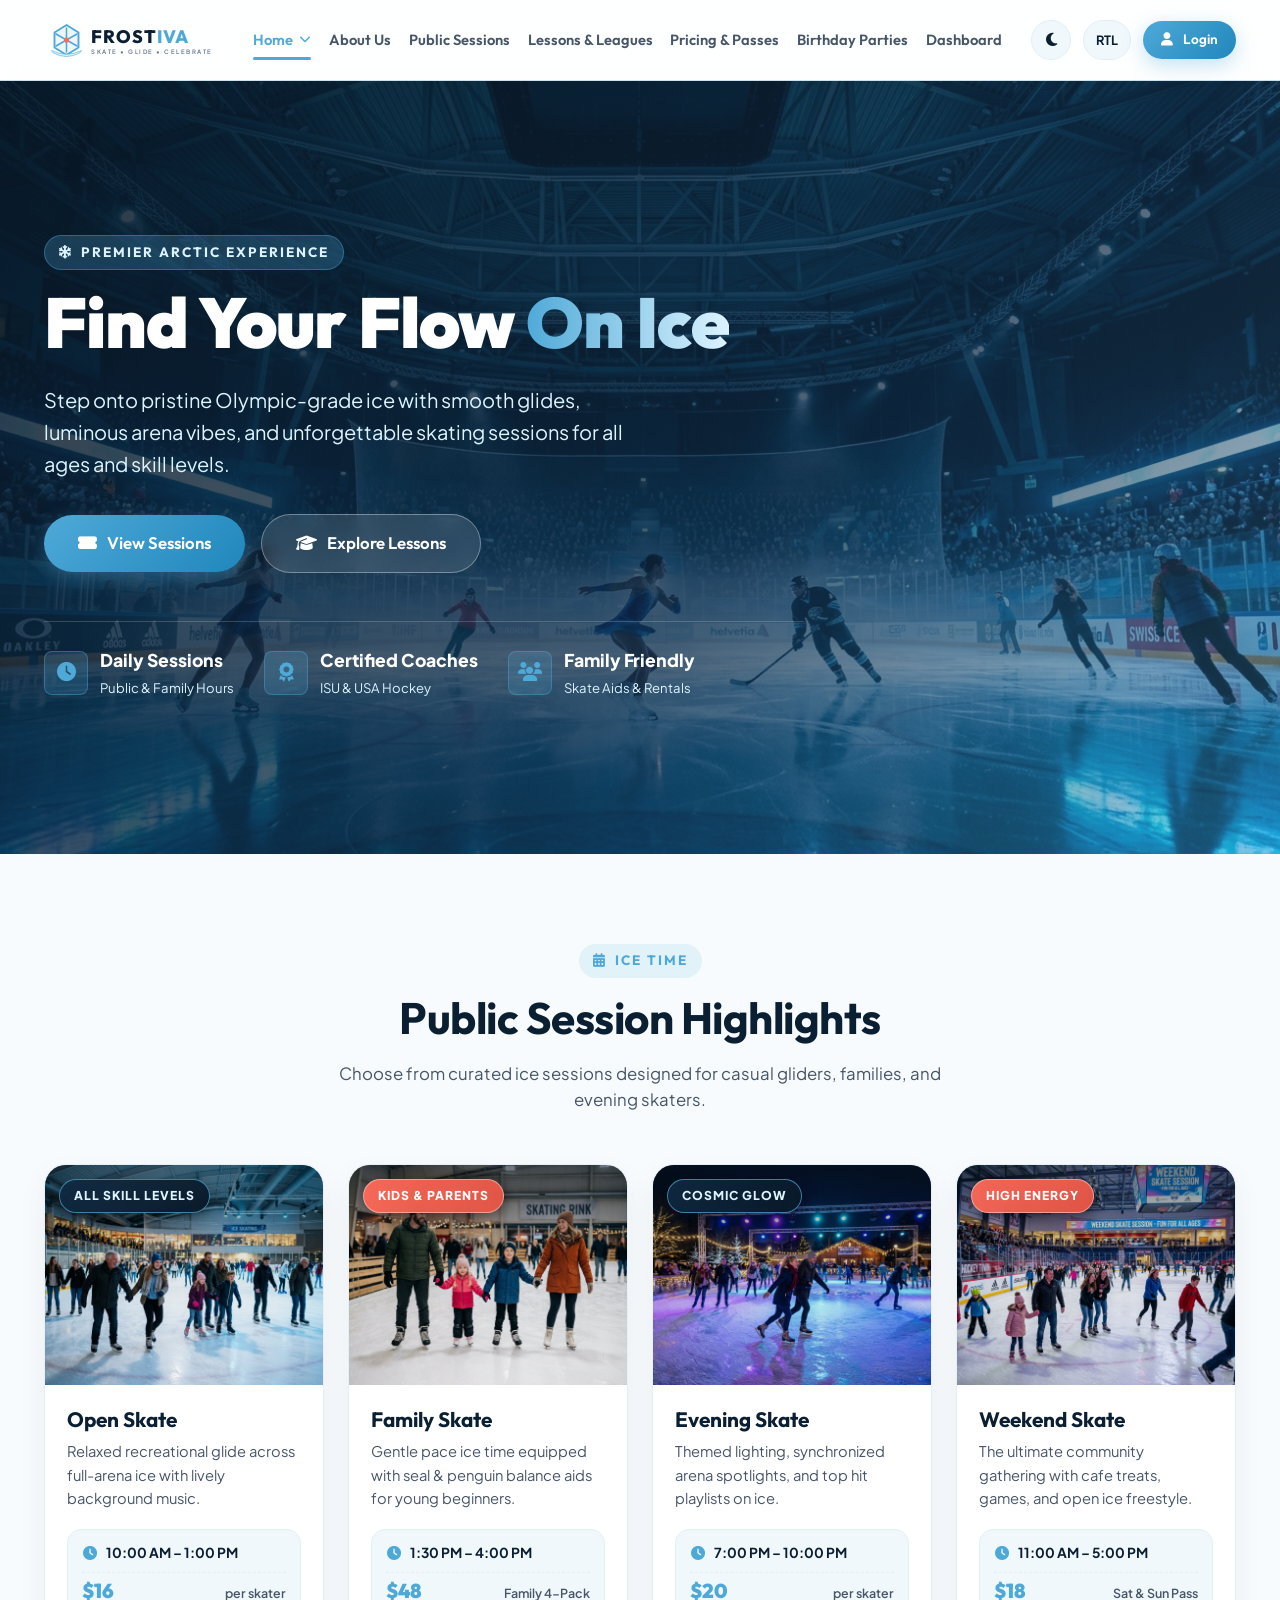
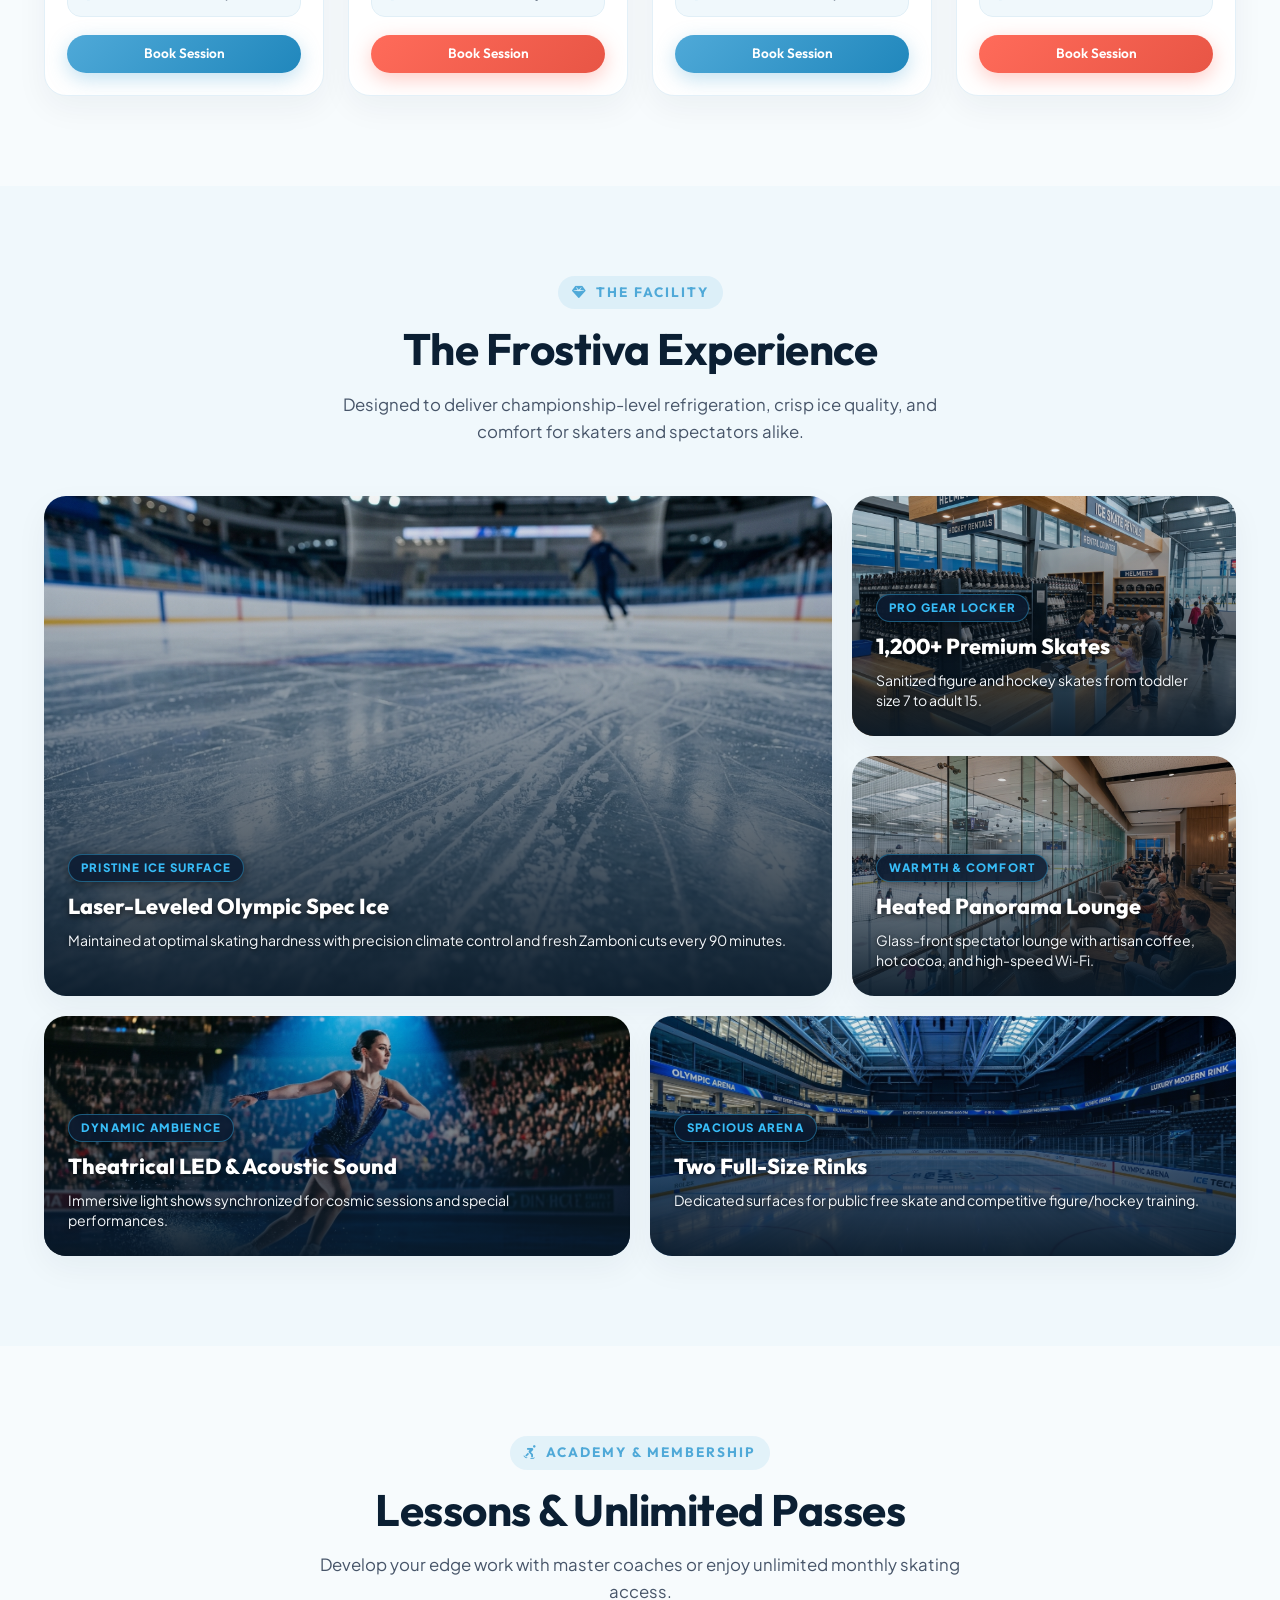
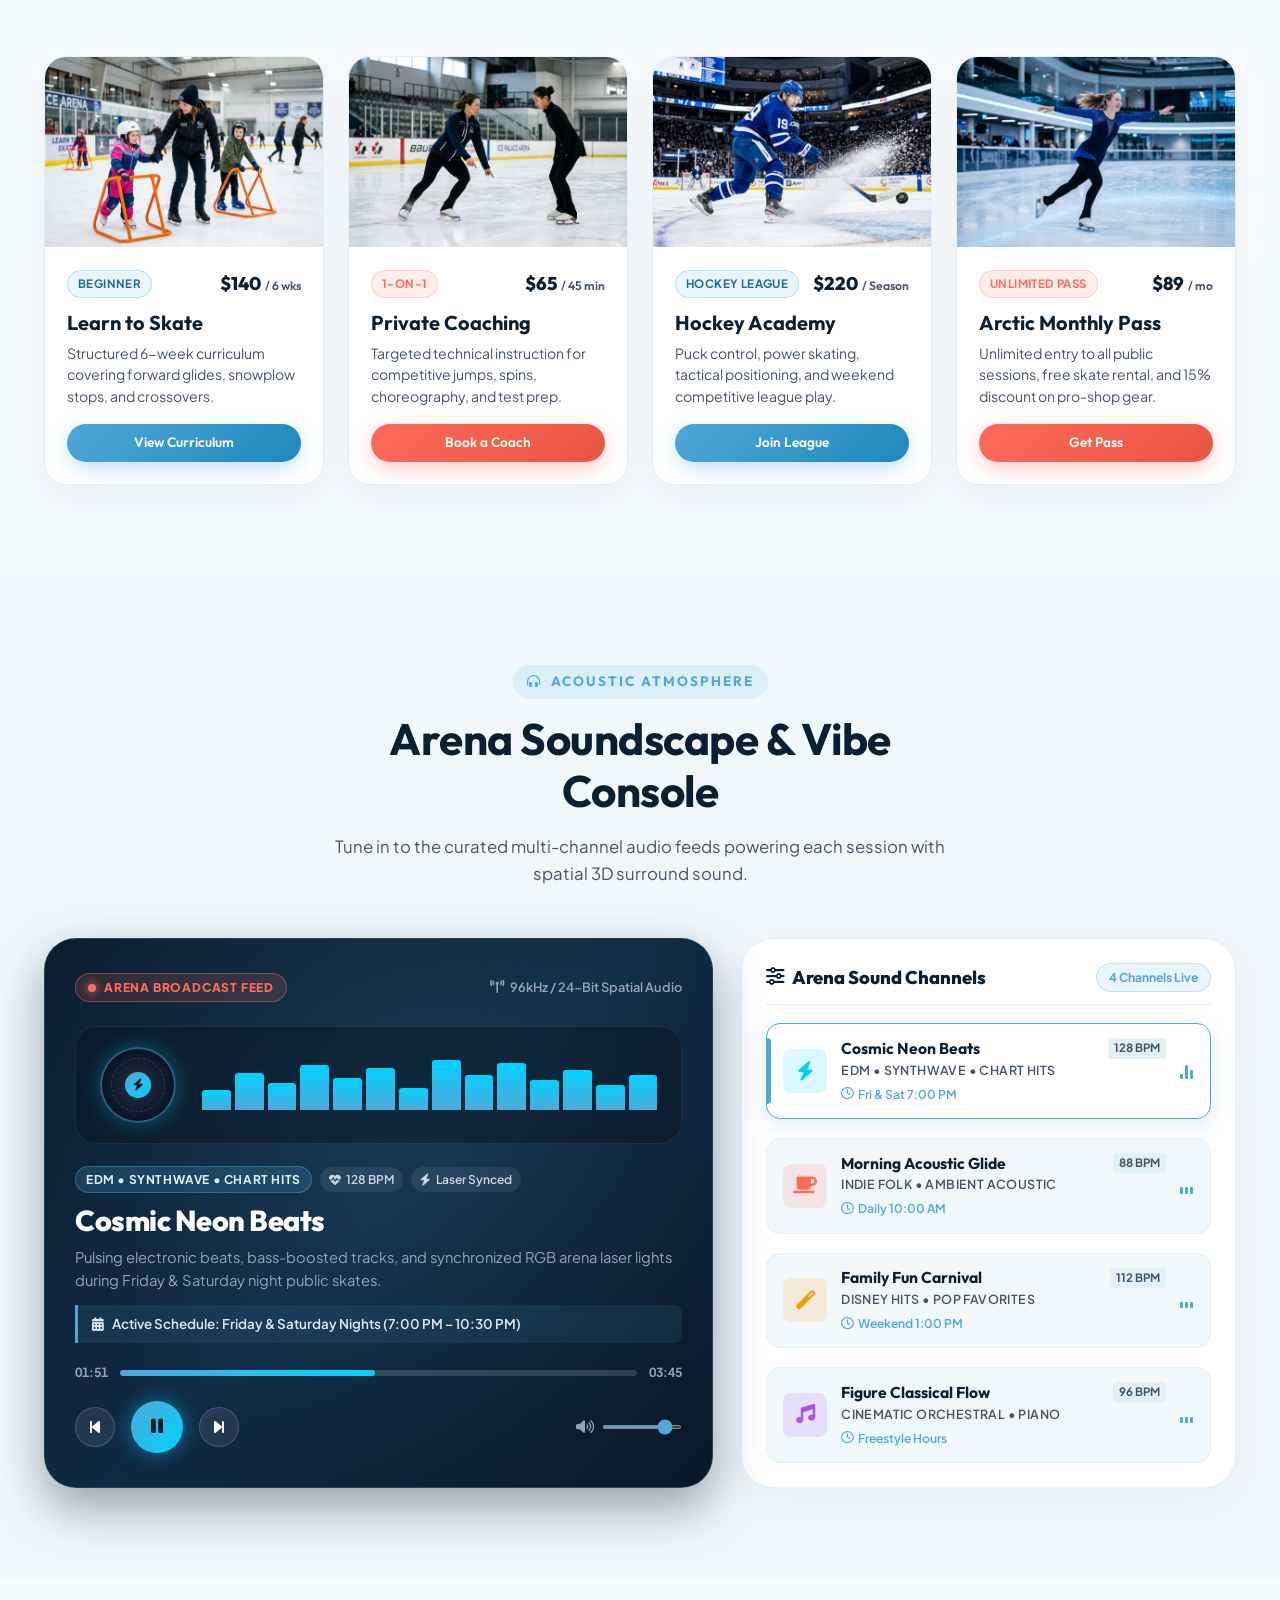
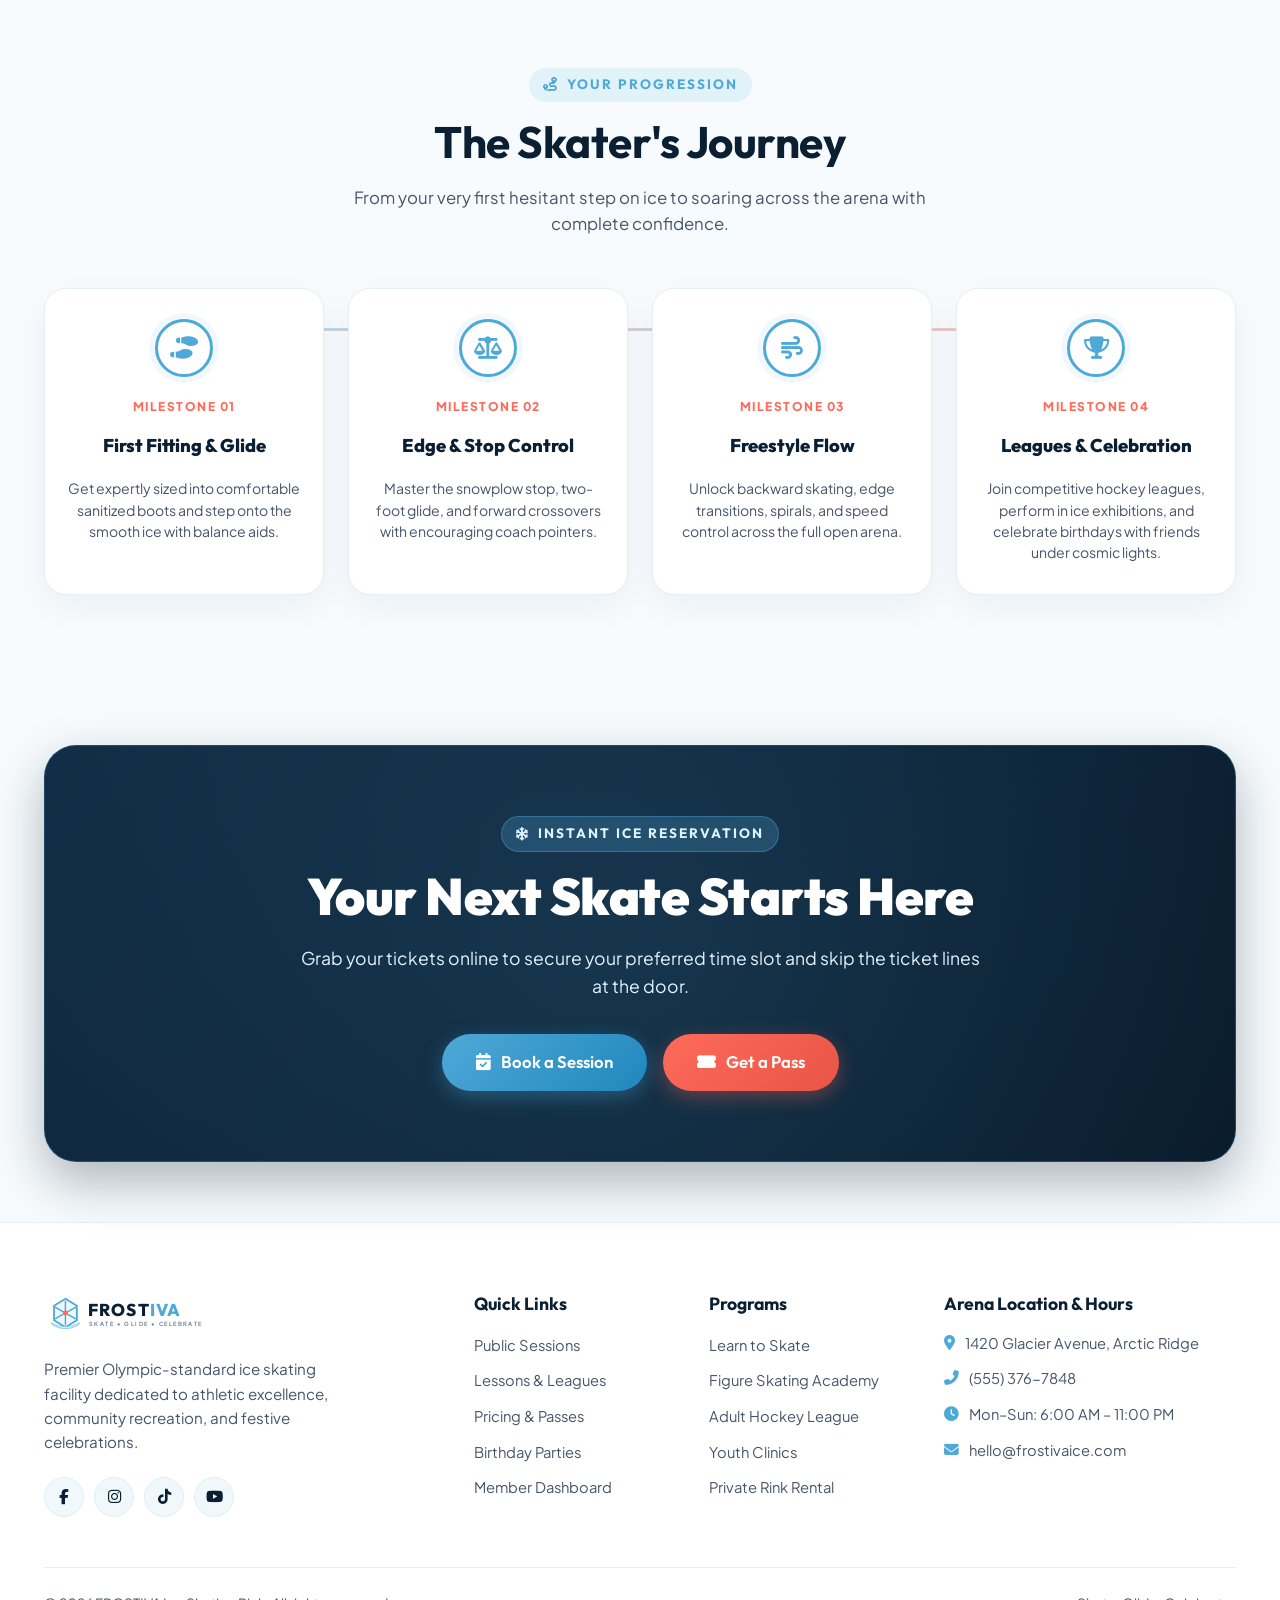
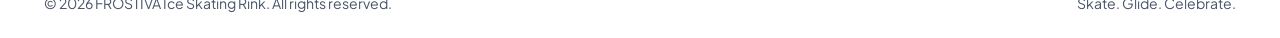
==== commit 75b46dd7: "first commit" ====
--- a/index.html
+++ b/index.html
@@ -217,7 +217,7 @@
                   <span class="price-tag">per skater</span>
                 </div>
               </div>
-              <a href="sessions.html" class="btn btn-outline btn-sm">Book Session</a>
+              <a href="sessions.html" class="btn btn-primary btn-sm">Book Session</a>
             </div>
           </article>
 
@@ -239,7 +239,7 @@
                   <span class="price-tag">Family 4-Pack</span>
                 </div>
               </div>
-              <a href="sessions.html" class="btn btn-outline btn-sm">Book Session</a>
+              <a href="sessions.html" class="btn btn-coral btn-sm">Book Session</a>
             </div>
           </article>
 
@@ -261,7 +261,7 @@
                   <span class="price-tag">per skater</span>
                 </div>
               </div>
-              <a href="sessions.html" class="btn btn-outline btn-sm">Book Session</a>
+              <a href="sessions.html" class="btn btn-primary btn-sm">Book Session</a>
             </div>
           </article>
 
@@ -283,7 +283,7 @@
                   <span class="price-tag">Sat &amp; Sun Pass</span>
                 </div>
               </div>
-              <a href="sessions.html" class="btn btn-outline btn-sm">Book Session</a>
+              <a href="sessions.html" class="btn btn-coral btn-sm">Book Session</a>
             </div>
           </article>
         </div>
@@ -342,7 +342,7 @@
 
           <!-- Bento 5: Training Studio (Col 6) -->
           <div class="bento-item bento-col-6">
-            <img src="assets/images/hero-sessions.jpg" alt="Frostiva Arena Grand View" loading="lazy">
+            <img src="assets/images/index-arena-grand.jpg" alt="Frostiva Arena Grand View" loading="lazy">
             <div class="bento-overlay">
               <span class="bento-tag">Spacious Arena</span>
               <h3 class="bento-title">Two Full-Size Rinks</h3>
--- a/assets/css/style.css
+++ b/assets/css/style.css
@@ -1042,7 +1042,7 @@
 .bento-overlay {
   position: absolute;
   inset: 0;
-  background: linear-gradient(180deg, rgba(8, 24, 39, 0.1) 0%, rgba(8, 24, 39, 0.85) 100%);
+  background: linear-gradient(180deg, rgba(8, 24, 39, 0.05) 0%, rgba(8, 24, 39, 0.45) 45%, rgba(8, 24, 39, 0.94) 100%);
   display: flex;
   flex-direction: column;
   justify-content: flex-end;
@@ -1051,25 +1051,42 @@
 }
 
 .bento-tag {
-  font-size: 0.75rem;
-  font-weight: 700;
+  display: inline-flex;
+  align-self: flex-start;
+  font-size: 0.72rem;
+  font-weight: 800;
   text-transform: uppercase;
-  letter-spacing: 1.5px;
-  color: #4FA9D8;
-  margin-bottom: 6px;
+  letter-spacing: 1.2px;
+  color: #38BDF8;
+  background: rgba(10, 25, 47, 0.85);
+  backdrop-filter: blur(8px);
+  -webkit-backdrop-filter: blur(8px);
+  border: 1px solid rgba(56, 189, 248, 0.4);
+  padding: 4px 12px;
+  border-radius: var(--radius-full);
+  margin-bottom: 8px;
+  box-shadow: 0 2px 10px rgba(0, 0, 0, 0.45);
 }
 
 .bento-title {
   font-size: 1.35rem;
-  font-weight: 700;
+  font-weight: 800;
   color: #FFFFFF;
   margin-bottom: 6px;
+  min-height: 34px;
+  display: flex;
+  align-items: center;
+  text-shadow: 0 2px 6px rgba(0, 0, 0, 0.7);
 }
 
 .bento-desc {
   font-size: 0.88rem;
-  color: var(--frost-blue);
-  line-height: 1.4;
+  color: #F1F5F9;
+  line-height: 1.45;
+  min-height: 42px;
+  display: flex;
+  align-items: flex-start;
+  text-shadow: 0 1px 4px rgba(0, 0, 0, 0.7);
 }
 
 .bento-col-8 {
@@ -1588,12 +1605,20 @@
 
 .coach-badge-list {
   display: flex;
-  flex-wrap: wrap;
-  justify-content: center;
+  flex-direction: column;
   align-items: center;
   gap: 8px;
   margin-top: auto;
-  padding-top: 4px;
+  padding-top: 6px;
+  width: 100%;
+}
+
+.coach-badge-list .badge {
+  width: 100%;
+  max-width: 180px;
+  justify-content: center;
+  text-align: center;
+  white-space: nowrap;
 }
 
 /* ==========================================================================
@@ -2052,6 +2077,40 @@
 [dir="rtl"] .h2-tech-num {
   right: auto;
   left: 24px;
+}
+
+/* HUD Audio Bar & Skybox Action Group */
+.hud-audio-bar {
+  background: rgba(255, 255, 255, 0.05);
+  border-radius: var(--radius-md);
+  padding: 18px 24px;
+  display: flex;
+  align-items: center;
+  justify-content: space-between;
+  flex-wrap: wrap;
+  gap: 16px;
+}
+
+.hud-audio-info {
+  display: flex;
+  align-items: center;
+  gap: 14px;
+}
+
+.hud-audio-action {
+  margin-left: auto;
+}
+
+.vip-skybox-btn-group {
+  display: flex;
+  gap: 14px;
+  flex-wrap: wrap;
+}
+
+.vip-action-btn {
+  min-width: 250px;
+  justify-content: center;
+  text-align: center;
 }
 
 /* Responsive adjustments for Home 2 */
@@ -2076,15 +2135,56 @@
 @media (max-width: 600px) {
   .h2-session-row,
   .h2-program-item {
-    grid-template-columns: 1fr;
+    display: flex;
+    flex-direction: column;
+    align-items: center;
     text-align: center;
+    padding: 24px 20px;
+    gap: 14px;
+    width: 100%;
+  }
+  .h2-program-item .h2-prog-avatar {
+    margin: 0 auto;
+  }
+  .h2-program-item .program-price {
+    font-size: 1.35rem;
+    font-weight: 900;
+    margin: 4px 0 6px 0;
+    display: flex;
+    align-items: baseline;
+    justify-content: center;
+    gap: 4px;
+    width: 100%;
+    text-align: center;
+  }
+  .h2-program-item .h2-session-action {
+    width: 100%;
+    display: flex;
+    justify-content: center;
+  }
+  .h2-program-item .h2-reserve-btn {
+    width: 100%;
+    max-width: 240px;
+    justify-content: center;
+  }
+  .hud-audio-bar {
+    padding: 16px 14px;
+  }
+  .hud-audio-action {
+    margin-left: 52px;
+    width: calc(100% - 52px);
+  }
+  .hud-audio-action .btn {
+    width: 100%;
+    justify-content: center;
+  }
+  .vip-action-btn {
+    width: 100%;
+    min-width: 0;
   }
   .h2-session-thumb {
     flex-direction: column;
     text-align: center;
-  }
-  .h2-prog-avatar {
-    margin: 0 auto;
   }
   .h2-selector-grid {
     grid-template-columns: 1fr;
@@ -2198,10 +2298,31 @@
 /* ==========================================================================
    LOGIN / REGISTER PAGE (login.html)
    ========================================================================== */
+.auth-body {
+  padding-top: 0 !important;
+}
+
 .auth-split-wrapper {
-  min-height: calc(100vh - 80px);
+  min-height: 100vh;
   display: grid;
   grid-template-columns: 1fr 1fr;
+}
+
+.auth-brand-logo {
+  display: inline-block;
+  text-decoration: none;
+  margin-bottom: 24px;
+  position: relative;
+  z-index: 5;
+}
+
+.auth-brand-logo .brand-text-title,
+.auth-brand-logo text {
+  fill: #FFFFFF !important;
+}
+
+.auth-brand-logo text tspan {
+  fill: #4FA9D8 !important;
 }
 
 .auth-visual-side {
@@ -2209,8 +2330,9 @@
   background-size: cover;
   background-position: center;
   display: flex;
-  align-items: flex-end;
-  padding: 60px;
+  flex-direction: column;
+  justify-content: space-between;
+  padding: 50px 44px;
   color: #FFFFFF;
 }
 
@@ -2241,10 +2363,46 @@
 
 .auth-form-side {
   display: flex;
+  flex-direction: column;
   align-items: center;
   justify-content: center;
-  padding: 40px;
+  padding: 40px 24px;
   background: var(--bg-main);
+  position: relative;
+  min-height: 100vh;
+}
+
+.auth-top-nav {
+  position: absolute;
+  top: 24px;
+  left: 32px;
+  right: 32px;
+  display: flex;
+  justify-content: space-between;
+  align-items: center;
+  z-index: 5;
+}
+
+.auth-back-home {
+  display: inline-flex;
+  align-items: center;
+  gap: 8px;
+  color: var(--text-muted);
+  font-family: var(--font-heading);
+  font-weight: 700;
+  font-size: 0.88rem;
+  text-decoration: none;
+  transition: var(--transition);
+}
+
+.auth-back-home:hover {
+  color: var(--primary-ice);
+}
+
+.auth-toggles {
+  display: flex;
+  align-items: center;
+  gap: 8px;
 }
 
 .auth-box {
@@ -2710,6 +2868,7 @@
   display: flex;
   align-items: center;
   justify-content: space-between;
+  gap: 12px;
   margin-bottom: 18px;
   padding-bottom: 12px;
   border-bottom: 1px solid var(--surface-border);
@@ -2722,15 +2881,66 @@
   align-items: center;
   gap: 8px;
   color: var(--text-main);
+  margin: 0;
+  white-space: nowrap;
 }
 
 .channel-count-badge {
   background: var(--badge-bg);
   color: var(--primary-ice);
-  font-size: 0.75rem;
+  font-size: 0.76rem;
   font-weight: 700;
-  padding: 3px 10px;
+  padding: 4px 12px;
   border-radius: var(--radius-full);
+  white-space: nowrap;
+  flex-shrink: 0;
+  border: 1px solid rgba(79, 169, 216, 0.25);
+}
+
+/* Party Inquiry Banner & Grid */
+.party-cta-banner {
+  text-align: left;
+  padding: 50px 44px;
+}
+
+.party-inquiry-grid {
+  display: grid;
+  grid-template-columns: 1.1fr 0.9fr;
+  gap: 40px;
+  align-items: center;
+  width: 100%;
+}
+
+.party-inquiry-info {
+  display: flex;
+  flex-direction: column;
+  gap: 14px;
+  min-width: 0;
+}
+
+.party-inquiry-info .cta-title {
+  font-size: clamp(1.6rem, 3vw, 2.3rem);
+  line-height: 1.25;
+  margin-bottom: 6px;
+  word-break: break-word;
+}
+
+.party-inquiry-info .cta-desc {
+  font-size: 0.95rem;
+  line-height: 1.55;
+  margin-bottom: 12px;
+  word-break: break-word;
+}
+
+.party-inquiry-form-card {
+  background: var(--card-bg);
+  border: 1px solid var(--card-border);
+  border-radius: var(--radius-lg);
+  padding: 30px 24px;
+  box-shadow: 0 15px 35px rgba(0, 0, 0, 0.3);
+  width: 100%;
+  max-width: 100%;
+  margin: 0;
 }
 
 .channels-list {
@@ -2916,6 +3126,9 @@
   text-align: center;
   box-shadow: var(--card-shadow);
   transition: var(--transition);
+  display: flex;
+  flex-direction: column;
+  height: 100%;
 }
 
 .roadmap-step-card:hover {
@@ -2957,14 +3170,23 @@
 }
 
 .roadmap-title {
-  font-size: 1.2rem;
+  font-size: 1.15rem;
+  font-weight: 800;
   margin-bottom: 8px;
+  min-height: 48px;
+  display: flex;
+  align-items: center;
+  justify-content: center;
 }
 
 .roadmap-desc {
   font-size: 0.88rem;
   color: var(--text-muted);
   line-height: 1.5;
+  min-height: 86px;
+  display: flex;
+  align-items: flex-start;
+  text-align: center;
 }
 
 
@@ -3208,21 +3430,25 @@
 
 .step-mini-tags {
   display: flex;
-  align-items: center;
-  gap: 10px;
-  flex-wrap: wrap;
+  flex-direction: column;
+  align-items: flex-start;
+  gap: 8px;
+  margin-top: 6px;
 }
 
 .step-mini-tags span {
-  font-size: 0.75rem;
+  font-size: 0.78rem;
   font-weight: 700;
   color: var(--primary-ice);
   background: var(--badge-bg);
-  padding: 2px 10px;
+  border: 1px solid rgba(79, 169, 216, 0.25);
+  padding: 5px 14px;
   border-radius: var(--radius-full);
   display: inline-flex;
   align-items: center;
-  gap: 5px;
+  gap: 8px;
+  width: 175px;
+  box-sizing: border-box;
 }
 
 /* Right: Showcase Card */
@@ -3307,23 +3533,40 @@
   margin: 0;
   display: flex;
   flex-direction: column;
-  gap: 10px;
+  gap: 12px;
 }
 
 .checklist-items li {
   font-size: 0.88rem;
-  color: var(--text-muted);
   line-height: 1.5;
   display: flex;
   align-items: flex-start;
-  gap: 10px;
+  gap: 12px;
 }
 
 .checklist-items li i {
   color: #10B981;
-  margin-top: 4px;
-  font-size: 0.9rem;
+  margin-top: 3px;
+  font-size: 0.92rem;
   flex-shrink: 0;
+}
+
+.checklist-content {
+  display: grid;
+  grid-template-columns: 115px 1fr;
+  gap: 10px;
+  align-items: baseline;
+  flex: 1;
+}
+
+.checklist-label {
+  font-weight: 700;
+  color: var(--text-main);
+  white-space: nowrap;
+}
+
+.checklist-desc {
+  color: var(--text-muted);
 }
 
 /* Bottom 3 Pillars */
@@ -3381,9 +3624,8 @@
 /* ==========================================================================
    SKATER DASHBOARD (dashboard.html)
    ========================================================================== */
-/* Dashboard Unified Header & Subnav Strip (Zero Gap Match) */
 .dashboard-body {
-  padding-top: 114px !important;
+  padding-top: 58px !important;
 }
 
 .dash-custom-header {
@@ -3404,7 +3646,6 @@
   align-items: center;
   justify-content: space-between;
   height: 58px;
-  border-bottom: 1px solid var(--surface-border);
 }
 
 .dash-top-actions {
@@ -3413,7 +3654,7 @@
   gap: 10px;
 }
 
-.dash-back-btn {
+.dash-logout-btn {
   display: inline-flex;
   align-items: center;
   justify-content: center;
@@ -3421,9 +3662,9 @@
   padding: 0 16px;
   height: 38px;
   border-radius: var(--radius-full);
-  background: var(--surface-alt);
-  border: 1px solid var(--surface-border);
-  color: var(--text-main);
+  background: rgba(239, 68, 68, 0.1);
+  border: 1px solid rgba(239, 68, 68, 0.25);
+  color: #EF4444;
   font-family: var(--font-heading);
   font-weight: 700;
   font-size: 0.88rem;
@@ -3431,17 +3672,31 @@
   transition: var(--transition);
 }
 
-.dash-back-btn:hover {
-  background: var(--badge-bg);
-  border-color: var(--primary-ice);
-  color: var(--primary-ice);
-}
-
+.dash-logout-btn:hover {
+  background: #EF4444;
+  border-color: #EF4444;
+  color: #FFFFFF;
+  box-shadow: 0 4px 12px rgba(239, 68, 68, 0.35);
+}
+
+.dash-logout-btn i {
+  color: #EF4444;
+  font-size: 0.95rem;
+  transition: var(--transition);
+}
+
+.dash-logout-btn:hover i {
+  color: #FFFFFF;
+}
+
+/* Mobile Subnav Strip (Hidden on Desktop) */
 .dash-subnav-strip {
+  display: none;
   padding: 8px 16px;
   background: var(--nav-bg);
   overflow-x: auto;
   -webkit-overflow-scrolling: touch;
+  border-top: 1px solid var(--surface-border);
 }
 
 .dash-subnav-strip .dash-menu {
@@ -3500,44 +3755,166 @@
   color: #FFFFFF;
 }
 
+/* Dashboard Layout & Desktop Sidebar (Full-length natural flow without inner scrollbar) */
 .dashboard-layout {
-  display: block;
-  min-height: auto;
-}
-
-.dash-main-content {
-  padding: 24px 20px;
-  background: var(--bg-main);
+  display: flex;
+  min-height: calc(100vh - 58px);
+  width: 100%;
+  align-items: stretch;
+}
+
+.dash-sidebar {
+  width: 270px;
+  min-width: 270px;
+  max-width: 270px;
+  background: var(--surface);
+  border-right: 1px solid var(--surface-border);
+  padding: 24px 16px;
+  height: auto;
+  min-height: 100%;
   overflow-y: visible;
-}
-
-.dash-nav-item i {
+  display: flex;
+  flex-direction: column;
+  gap: 20px;
+  z-index: 90;
+  flex-shrink: 0;
+}
+
+.dash-sidebar-header {
+  padding-bottom: 16px;
+  border-bottom: 1px solid var(--surface-border);
+}
+
+.dash-sidebar-user {
+  display: flex;
+  align-items: center;
+  gap: 12px;
+}
+
+.dash-sidebar-user .dash-user-initials-badge.sm {
+  width: 44px;
+  height: 44px;
+  font-size: 1.1rem;
+}
+
+.dash-sidebar-user-meta {
+  display: flex;
+  flex-direction: column;
+  min-width: 0;
+}
+
+.dash-sidebar-username {
+  font-family: var(--font-heading);
+  font-size: 0.96rem;
+  font-weight: 700;
+  color: var(--text-main);
+  line-height: 1.2;
+}
+
+.dash-sidebar-userplan {
+  display: inline-flex;
+  align-items: center;
+  gap: 5px;
+  font-size: 0.75rem;
+  color: var(--primary-ice);
+  font-weight: 600;
+  margin-top: 3px;
+}
+
+.dash-sidebar-nav {
+  display: flex;
+  flex-direction: column;
+  gap: 4px;
+  flex: 1;
+}
+
+.dash-nav-section-title {
+  font-size: 0.68rem;
+  font-weight: 800;
+  letter-spacing: 0.08em;
+  color: var(--text-muted);
+  text-transform: uppercase;
+  padding: 12px 12px 4px;
+}
+
+.dash-sidebar .dash-nav-item {
+  display: flex;
+  align-items: center;
+  gap: 12px;
+  width: 100%;
+  padding: 10px 14px;
+  border-radius: var(--radius-md);
+  border: 1px solid transparent;
+  background: transparent;
+  color: var(--text-muted);
+  font-size: 0.88rem;
+  font-weight: 600;
+  font-family: var(--font-heading);
+  text-align: left;
+  cursor: pointer;
+  transition: var(--transition);
+}
+
+.dash-sidebar .dash-nav-item i {
   font-size: 1rem;
   width: 20px;
   text-align: center;
   color: var(--primary-ice);
-}
-
-.dash-nav-item:hover {
+  transition: var(--transition);
+}
+
+.dash-sidebar .dash-nav-item:hover {
   background: var(--surface-alt);
   color: var(--primary-ice);
-}
-
-.dash-nav-item.active {
+  border-color: var(--surface-border);
+}
+
+.dash-sidebar .dash-nav-item.active {
   background: var(--primary-ice);
   color: #FFFFFF;
   border-color: var(--primary-ice);
-  box-shadow: 0 4px 12px rgba(79, 169, 216, 0.35);
-}
-
-.dash-nav-item.active i {
+  box-shadow: 0 4px 14px rgba(79, 169, 216, 0.3);
+}
+
+.dash-sidebar .dash-nav-item.active i {
   color: #FFFFFF;
 }
 
+.dash-sidebar-footer {
+  padding-top: 14px;
+  border-top: 1px solid var(--surface-border);
+}
+
+.dash-sidebar-logout {
+  display: flex;
+  align-items: center;
+  gap: 10px;
+  padding: 10px 14px;
+  border-radius: var(--radius-md);
+  color: var(--text-muted);
+  font-size: 0.88rem;
+  font-weight: 600;
+  text-decoration: none;
+  transition: var(--transition);
+}
+
+.dash-sidebar-logout:hover {
+  background: rgba(239, 68, 68, 0.1);
+  color: #EF4444;
+}
+
+.dash-sidebar-logout i {
+  color: #EF4444;
+  width: 20px;
+  text-align: center;
+}
+
 .dash-main-content {
+  flex: 1;
+  min-width: 0;
   padding: 34px 40px;
   background: var(--bg-main);
-  overflow-y: auto;
+  overflow-y: visible;
 }
 
 .dash-header-bar {
@@ -4053,16 +4430,16 @@
 
 .pathway-matrix-grid {
   display: grid;
-  grid-template-columns: 380px 1fr;
-  gap: 28px;
-  align-items: stretch;
+  grid-template-columns: 360px 1fr;
+  gap: 24px;
+  align-items: center;
 }
 
 .pathway-hud-card {
   background: var(--card-bg);
   border: 1px solid var(--card-border);
   border-radius: var(--radius-lg);
-  padding: 30px 24px;
+  padding: 26px 22px;
   box-shadow: var(--card-shadow);
   display: flex;
   flex-direction: column;
@@ -4085,22 +4462,22 @@
 }
 
 .pathway-hud-title {
-  font-size: 1.45rem;
-  margin-bottom: 10px;
+  font-size: 1.4rem;
+  margin-bottom: 8px;
 }
 
 .pathway-hud-desc {
-  font-size: 0.9rem;
-  color: var(--text-muted);
-  line-height: 1.6;
-  margin-bottom: 24px;
+  font-size: 0.88rem;
+  color: var(--text-muted);
+  line-height: 1.55;
+  margin-bottom: 20px;
 }
 
 .pathway-stats-meters {
   display: flex;
   flex-direction: column;
-  gap: 14px;
-  margin-bottom: 28px;
+  gap: 12px;
+  margin-bottom: 22px;
 }
 
 .pathway-meter-row .meter-label {
@@ -4109,7 +4486,7 @@
   font-size: 0.82rem;
   font-weight: 700;
   color: var(--text-main);
-  margin-bottom: 6px;
+  margin-bottom: 5px;
 }
 
 .pathway-meter-row .meter-bar {
@@ -4129,7 +4506,7 @@
 
 .pathway-hud-footer {
   margin-top: auto;
-  padding-top: 20px;
+  padding-top: 18px;
   border-top: 1px solid var(--surface-border);
   display: flex;
   justify-content: space-between;
@@ -4146,37 +4523,47 @@
 .pathway-drills-list {
   display: grid;
   grid-template-columns: repeat(2, 1fr);
-  gap: 20px;
+  gap: 16px;
 }
 
 .drill-card {
   background: var(--card-bg);
   border: 1px solid var(--card-border);
   border-radius: var(--radius-md);
-  padding: 22px;
+  padding: 18px 20px;
   box-shadow: var(--card-shadow);
   display: flex;
-  gap: 16px;
+  gap: 14px;
   transition: var(--transition);
+  height: auto;
 }
 
 .drill-card:hover {
-  transform: translateY(-4px);
+  transform: translateY(-3px);
   border-color: var(--primary-ice);
 }
 
 .drill-num {
   font-family: var(--font-heading);
-  font-size: 1.4rem;
+  font-size: 1.3rem;
   font-weight: 900;
   color: var(--primary-ice);
-  opacity: 0.8;
+  opacity: 0.9;
   line-height: 1;
+  flex-shrink: 0;
+}
+
+.drill-body {
+  display: flex;
+  flex-direction: column;
+  flex: 1;
 }
 
 .drill-body h4 {
-  font-size: 1.05rem;
+  font-size: 1.02rem;
+  font-weight: 700;
   margin-bottom: 6px;
+  line-height: 1.3;
 }
 
 .drill-body p {
@@ -4184,6 +4571,7 @@
   color: var(--text-muted);
   line-height: 1.5;
   margin-bottom: 10px;
+  flex: 1;
 }
 
 .drill-tag {
@@ -4193,6 +4581,7 @@
   font-size: 0.75rem;
   font-weight: 700;
   color: #10B981;
+  margin-top: auto;
 }
 
 /* ==========================================================================
@@ -4221,6 +4610,8 @@
   justify-content: space-between;
   align-items: center;
   margin-bottom: 14px;
+  flex-wrap: wrap;
+  gap: 10px;
 }
 
 .calc-label-row label {
@@ -4241,6 +4632,22 @@
   background: var(--badge-bg);
   padding: 4px 14px;
   border-radius: var(--radius-full);
+  white-space: nowrap;
+  flex-shrink: 0;
+}
+
+/* Party Inquiry Grid */
+.party-inquiry-grid {
+  display: grid;
+  grid-template-columns: 1fr 1fr;
+  gap: 40px;
+  align-items: center;
+}
+
+.form-grid-2 {
+  display: grid;
+  grid-template-columns: 1fr 1fr;
+  gap: 14px;
 }
 
 .calc-slider {
@@ -4552,6 +4959,8 @@
   padding: 30px 22px;
   box-shadow: var(--card-shadow);
   transition: var(--transition);
+  display: flex;
+  flex-direction: column;
 }
 
 .eco-tech-card:hover {
@@ -4571,17 +4980,25 @@
   justify-content: center;
   font-size: 1.4rem;
   margin-bottom: 20px;
+  flex-shrink: 0;
 }
 
 .eco-tech-card h3 {
-  font-size: 1.18rem;
-  margin-bottom: 10px;
+  font-size: 1.15rem;
+  font-weight: 700;
+  line-height: 1.35;
+  min-height: 52px;
+  margin-bottom: 12px;
+  display: flex;
+  align-items: flex-start;
 }
 
 .eco-tech-card p {
   font-size: 0.88rem;
   color: var(--text-muted);
   line-height: 1.6;
+  margin: 0;
+  flex: 1;
 }
 
 /* --- CAMPUS ARCHITECTURE & 3-ZONE FACILITY SHOWCASE --- */
--- a/assets/css/responsive.css
+++ b/assets/css/responsive.css
@@ -7,14 +7,26 @@
 @media (min-width: 1200px) {
   .nav-menu {
     display: flex;
+    gap: clamp(12px, 1.4vw, 20px);
   }
   .hamburger-btn {
     display: none;
   }
 }
 
-/* --- LAPTOPS & TABLETS LANDSCAPE (992px - 1199px) --- */
+/* --- LAPTOPS & TABLETS (max-width: 1199px) --- */
 @media (max-width: 1199px) {
+  .nav-menu {
+    display: none !important; /* Switch to hamburger menu on tablets / smaller laptops */
+  }
+  .nav-actions .btn,
+  .nav-actions .theme-toggle-btn,
+  .nav-actions .rtl-toggle-btn {
+    display: none; /* Accessible inside mobile drawer */
+  }
+  .hamburger-btn {
+    display: flex !important;
+  }
   .sessions-grid-4 {
     grid-template-columns: repeat(2, 1fr);
   }
@@ -35,17 +47,6 @@
 
 /* --- TABLETS PORTRAIT (768px - 991px) --- */
 @media (max-width: 991px) {
-  .nav-menu {
-    display: none; /* Switch to hamburger menu */
-  }
-  .nav-actions .btn,
-  .nav-actions .theme-toggle-btn,
-  .nav-actions .rtl-toggle-btn {
-    display: none; /* Hide Login, Dark mode toggle, and RTL from top navbar on mobile — all available inside mobile drawer */
-  }
-  .hamburger-btn {
-    display: flex;
-  }
   .schedule-timeline-grid,
   .gear-features-grid,
   .coaches-grid,
@@ -67,8 +68,16 @@
   .pathway-matrix-grid,
   .pricing-calc-wrapper,
   .about-heritage-grid,
-  .campus-zones-grid {
-    grid-template-columns: 1fr;
+  .campus-zones-grid,
+  .party-inquiry-grid {
+    grid-template-columns: 1fr;
+  }
+  .party-cta-banner {
+    padding: 36px 22px !important;
+  }
+  .form-grid-2 {
+    grid-template-columns: 1fr !important;
+    gap: 0 !important;
   }
   .pricing-card.featured {
     transform: none;
@@ -79,10 +88,42 @@
   }
   .auth-split-wrapper {
     grid-template-columns: 1fr;
+    min-height: auto;
   }
   .auth-visual-side {
-    min-height: 280px;
-    padding: 30px;
+    min-height: auto;
+    padding: 36px 20px 28px 20px;
+    display: flex;
+    flex-direction: column;
+    justify-content: flex-start;
+  }
+  .auth-brand-logo {
+    margin-bottom: 22px;
+  }
+  .auth-visual-content {
+    margin-top: 0;
+  }
+  .auth-visual-title {
+    font-size: 1.85rem;
+    margin-bottom: 8px;
+  }
+  .auth-visual-text {
+    font-size: 0.92rem;
+  }
+  .auth-form-side {
+    min-height: auto !important;
+    padding: 24px 16px 40px 16px;
+    justify-content: flex-start;
+  }
+  .auth-top-nav {
+    position: static;
+    width: 100%;
+    margin-bottom: 20px;
+  }
+  .auth-box {
+    width: 100%;
+    max-width: 440px;
+    margin: 0 auto;
   }
   .dashboard-body {
     padding-top: 108px !important;
@@ -92,6 +133,7 @@
     padding: 0 14px !important;
   }
   .dash-subnav-strip {
+    display: block !important;
     padding: 6px 12px;
   }
   .dash-subnav-strip .dash-nav-item {
@@ -102,6 +144,15 @@
     font-size: 0.82rem;
     font-weight: 700;
   }
+  .dash-sidebar {
+    display: none !important;
+  }
+  .dashboard-layout {
+    display: block !important;
+  }
+  .dash-main-content {
+    padding: 20px 14px !important;
+  }
   .dash-custom-header .dash-top-actions {
     display: flex !important;
     align-items: center;
@@ -111,7 +162,7 @@
   .dash-custom-header .dash-top-actions .rtl-toggle-btn {
     display: inline-flex !important;
   }
-  .dash-back-btn {
+  .dash-logout-btn {
     width: 36px;
     height: 36px;
     padding: 0;
@@ -159,6 +210,7 @@
   .hud-sensors-grid,
   .roadmap-flow,
   .pathway-tier-tabs,
+  .pathway-drills-list,
   .calc-options-grid,
   .eco-tech-grid,
   .dash-stats-grid-ref,
@@ -236,6 +288,20 @@
     width: 100%;
   }
 
+  .pathway-hud-card {
+    padding: 22px 18px;
+  }
+
+  .pathway-hud-footer {
+    flex-wrap: wrap;
+    gap: 12px;
+  }
+
+  .pathway-hud-footer .btn {
+    width: 100%;
+    text-align: center;
+  }
+
   .coach-img-wrap {
     height: 240px;
   }
@@ -439,9 +505,14 @@
     align-items: flex-start;
     gap: 16px;
   }
-  
+
   .cta-banner-winter {
-    padding: 36px 18px;
+    padding: 30px 16px !important;
+  }
+
+  .party-inquiry-grid {
+    grid-template-columns: 1fr !important;
+    gap: 24px !important;
   }
   
   .footer-top {
@@ -454,8 +525,29 @@
     gap: 12px;
   }
   
+  .party-inquiry-form-card,
   .auth-box {
-    padding: 24px 18px;
+    padding: 22px 16px !important;
+  }
+
+  .channels-deck-header h4 {
+    font-size: 0.98rem;
+    gap: 6px;
+  }
+
+  .channel-count-badge {
+    font-size: 0.72rem;
+    padding: 3px 8px;
+  }
+
+  .form-grid-2 {
+    grid-template-columns: 1fr;
+  }
+
+  .auth-top-nav {
+    position: static;
+    width: 100%;
+    margin-bottom: 20px;
   }
   
   .dash-main-content {
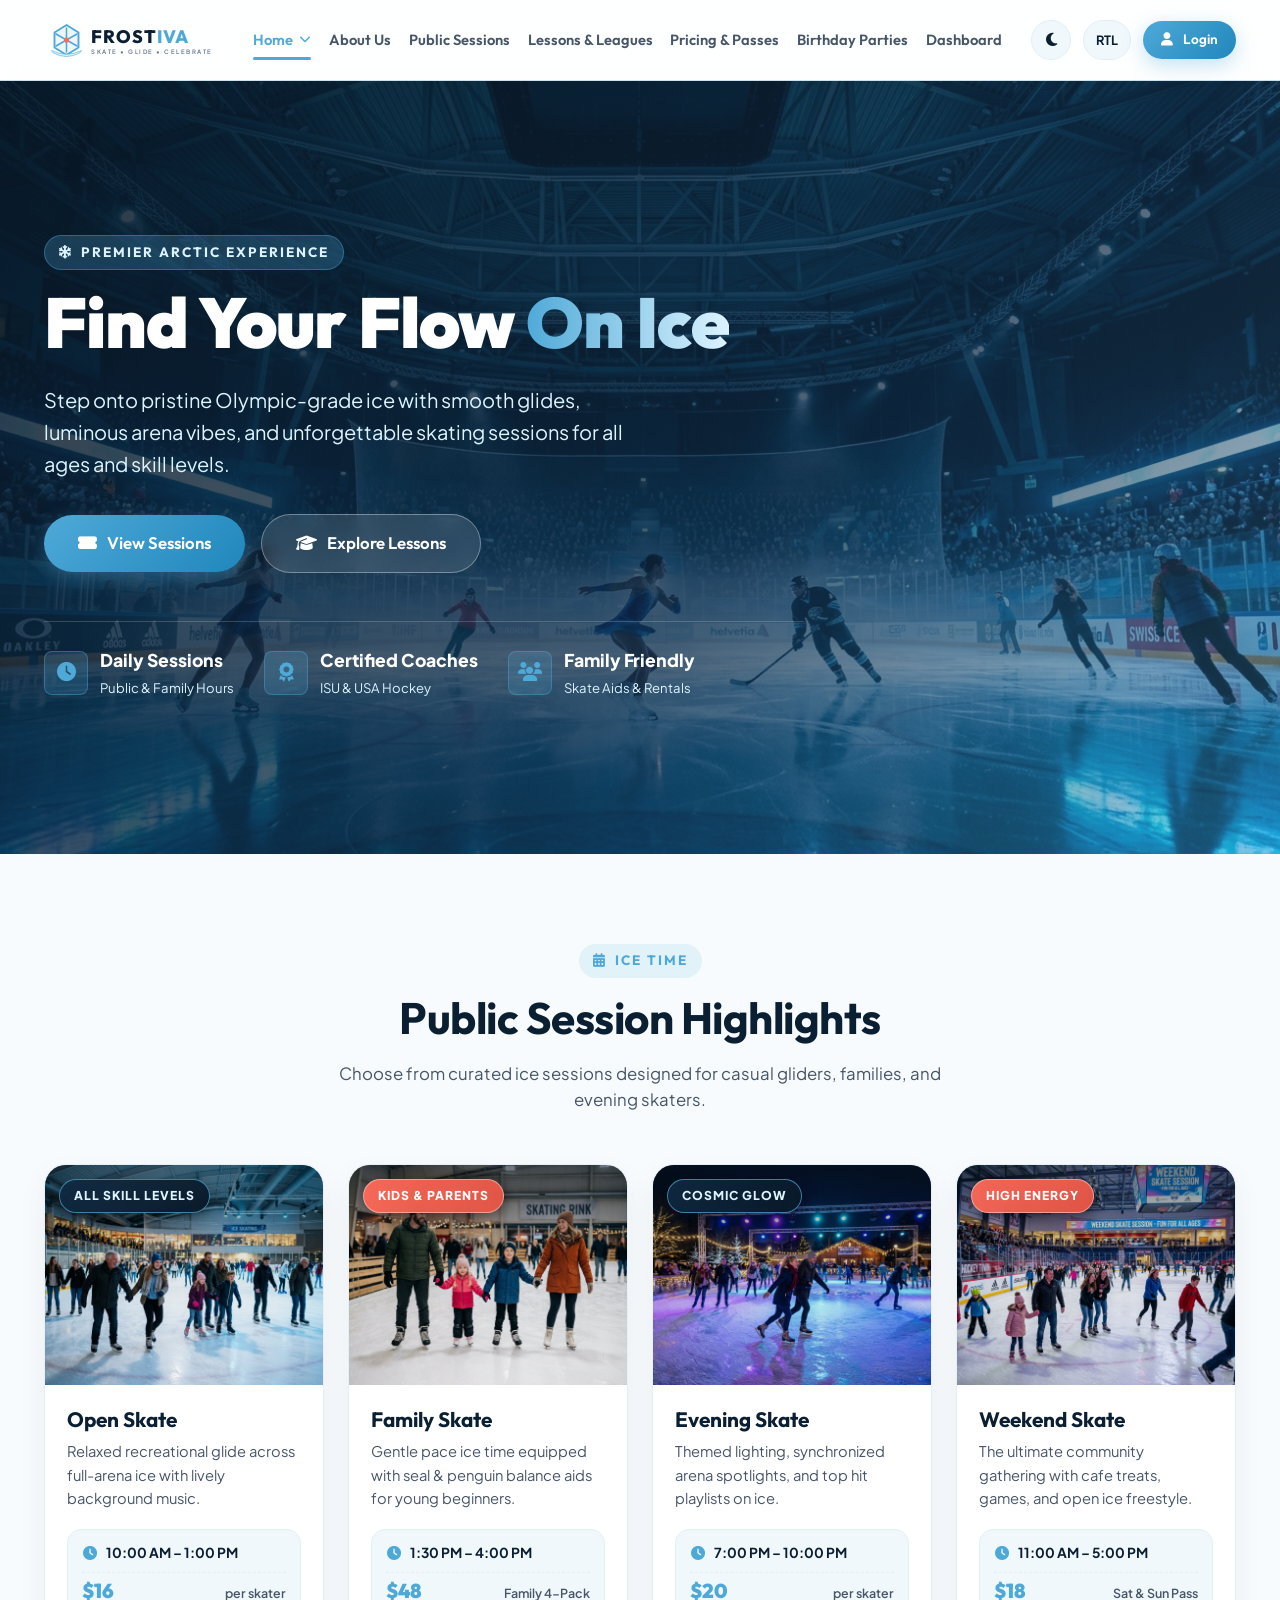
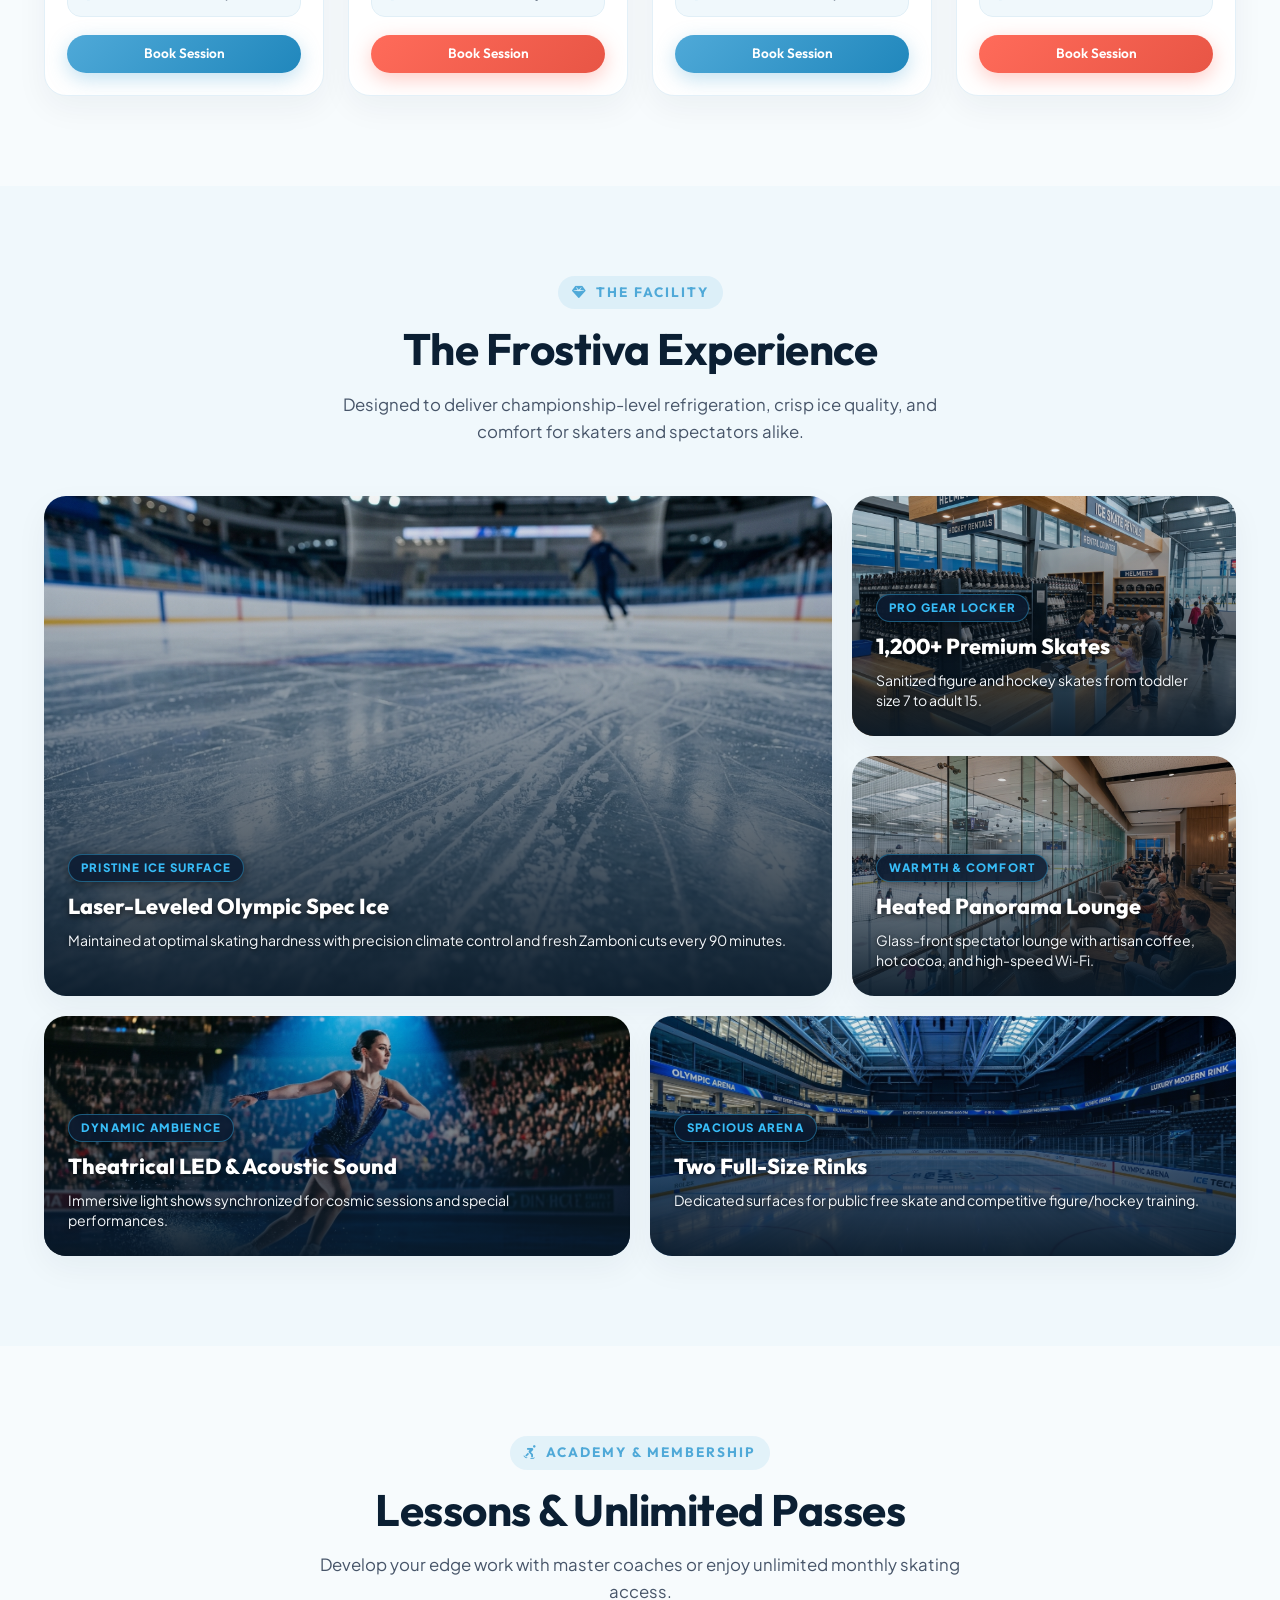
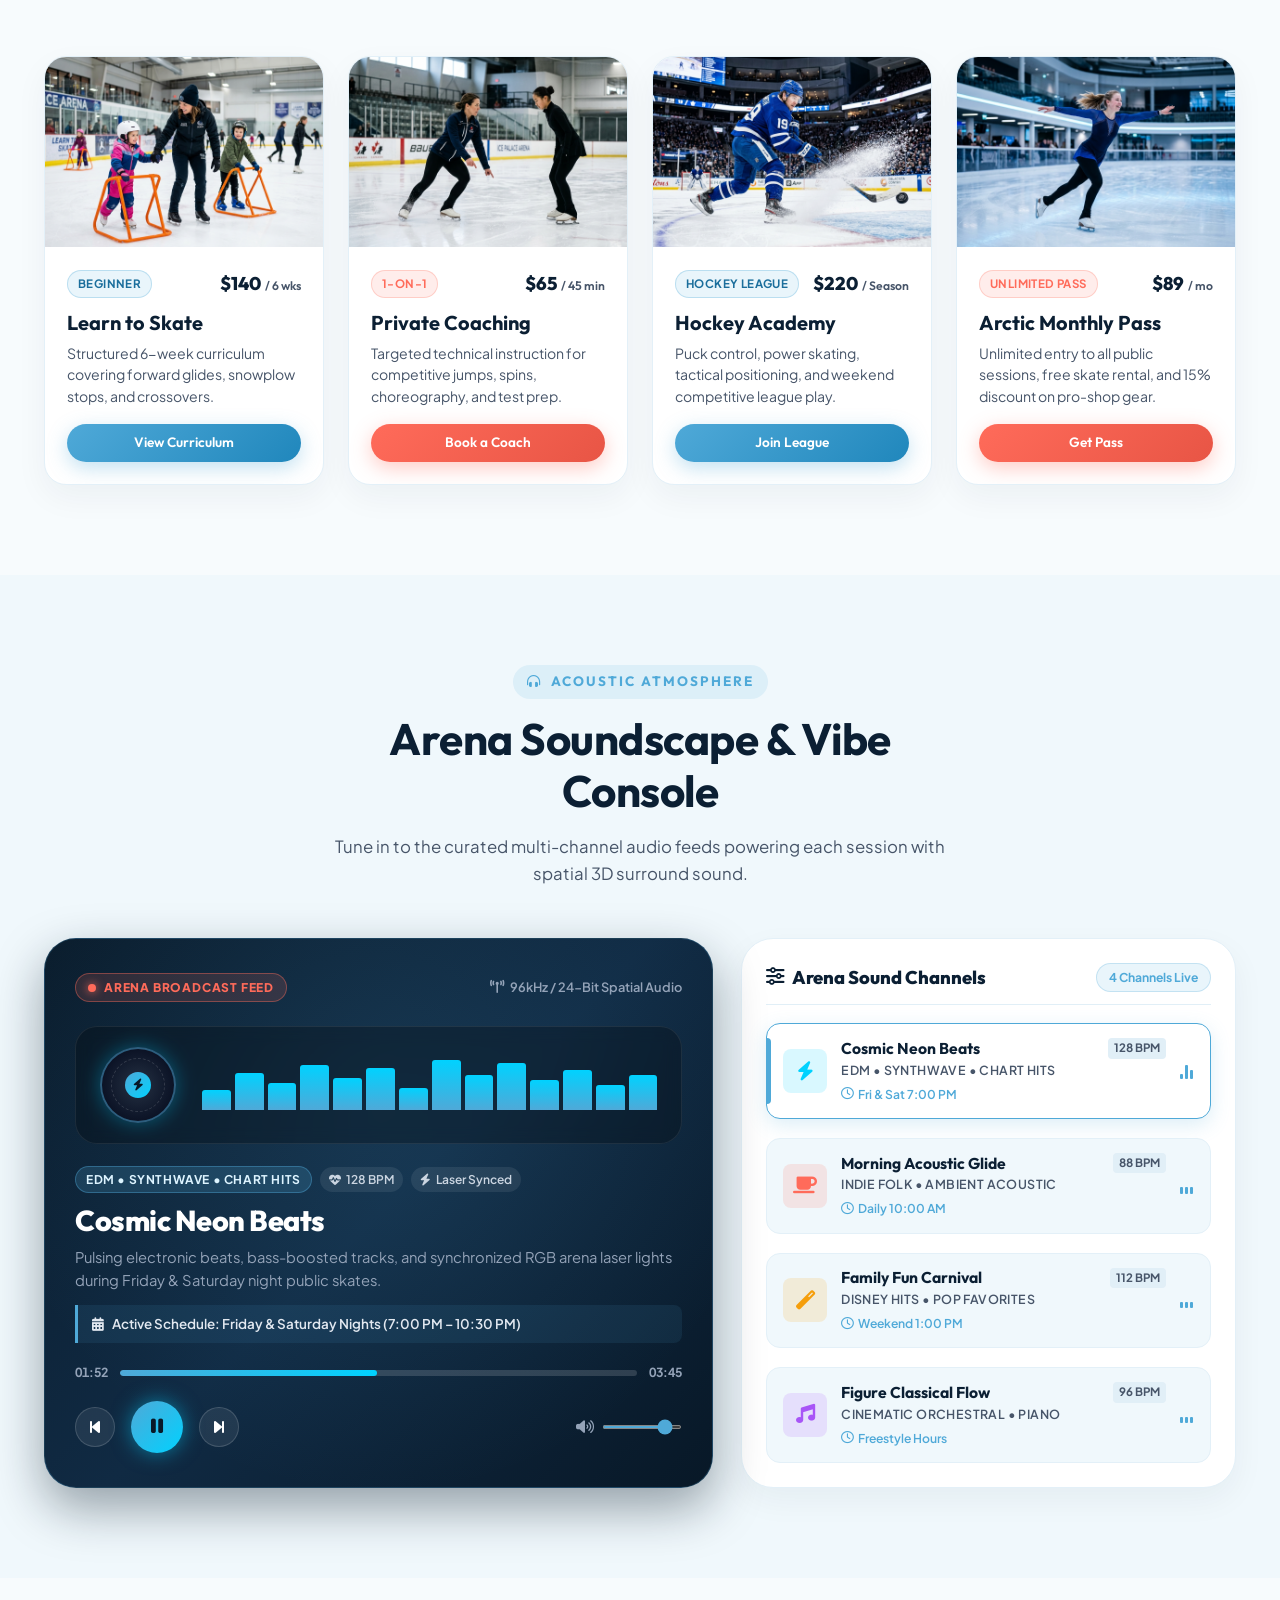
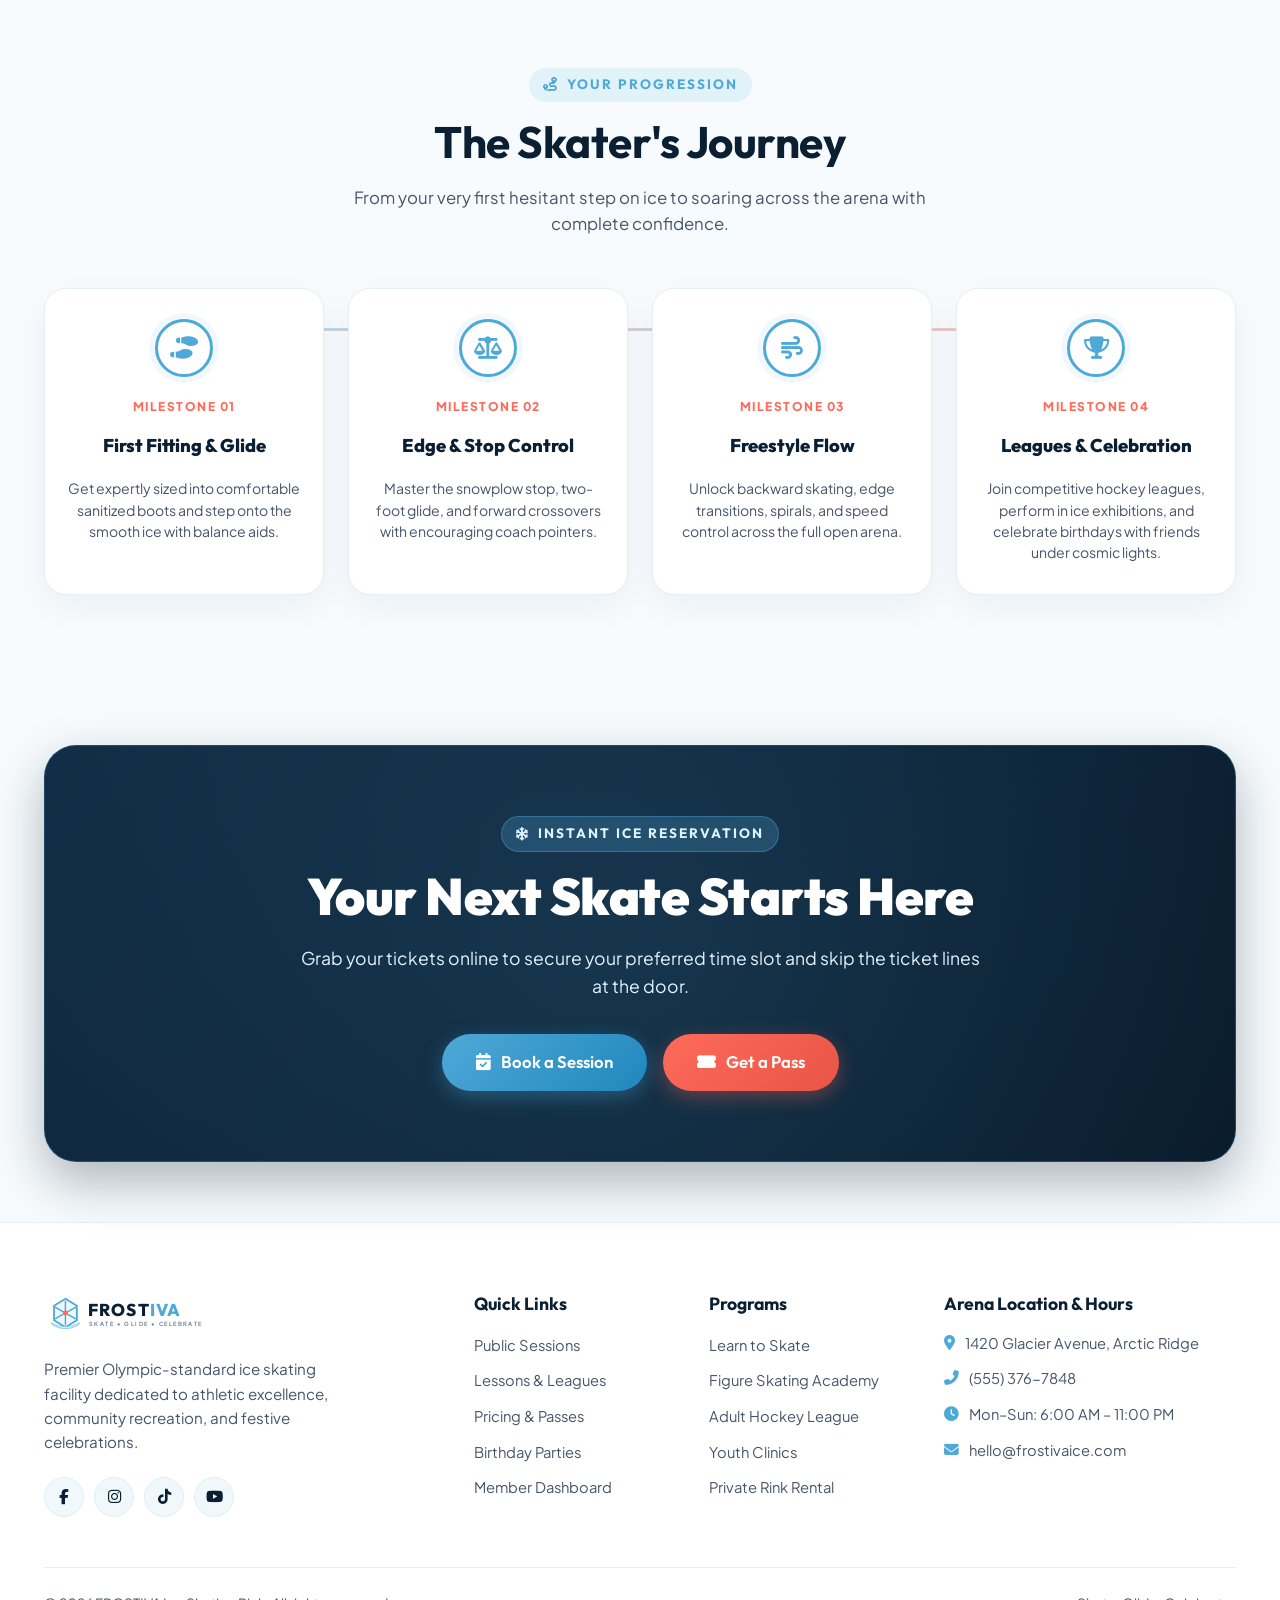
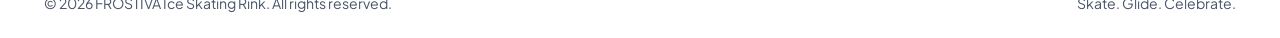
==== commit b0650ed1: "first commit" ====
--- a/index.html
+++ b/index.html
@@ -13,6 +13,33 @@
   <link rel="stylesheet" href="assets/css/responsive.css">
 </head>
 <body>
+
+  <!-- ==================== PAGE PRELOADER ==================== -->
+  <div class="page-preloader" id="pagePreloader" aria-hidden="true">
+    <div class="preloader-content">
+      <div class="preloader-spinner-wrap">
+        <svg class="preloader-snowflake-svg" viewBox="0 0 50 50" fill="none">
+          <circle cx="25" cy="25" r="22" stroke="rgba(79, 169, 216, 0.2)" stroke-width="3"/>
+          <circle cx="25" cy="25" r="22" stroke="url(#iceLoaderGrad)" stroke-width="3.5" stroke-linecap="round" stroke-dasharray="100" stroke-dashoffset="60" class="spinner-ring"/>
+          <defs>
+            <linearGradient id="iceLoaderGrad" x1="0%" y1="0%" x2="100%" y2="100%">
+              <stop offset="0%" stop-color="#4FA9D8"/>
+              <stop offset="100%" stop-color="#FF6B5A"/>
+            </linearGradient>
+          </defs>
+        </svg>
+        <div class="preloader-icon-center">
+          <i class="fas fa-snowflake"></i>
+        </div>
+      </div>
+      <div class="preloader-brand">
+        FROST<span>IVA</span>
+      </div>
+      <div class="preloader-bar">
+        <div class="preloader-bar-fill"></div>
+      </div>
+    </div>
+  </div>
 
   <!-- ==================== NAVBAR ==================== -->
   <header class="header-wrapper">
--- a/assets/css/style.css
+++ b/assets/css/style.css
@@ -1299,9 +1299,16 @@
   padding: 24px;
   display: flex;
   flex-direction: column;
+  justify-content: space-between;
   gap: 14px;
   box-shadow: var(--card-shadow);
   transition: var(--transition);
+  height: 100%;
+}
+
+.slot-card .btn {
+  margin-top: auto;
+  width: 100%;
 }
 
 .slot-card:hover {
@@ -2011,11 +2018,35 @@
   border-radius: var(--radius-lg);
   padding: 20px 28px;
   display: grid;
-  grid-template-columns: 74px 2.2fr 1.3fr 1.1fr 160px;
+  grid-template-columns: 68px 1.8fr 220px 120px 150px;
   align-items: center;
   gap: 20px;
   box-shadow: var(--card-shadow);
   transition: var(--transition);
+}
+
+.h2-prog-badge-wrap {
+  display: flex;
+  justify-content: center;
+  align-items: center;
+  width: 100%;
+}
+
+.h2-prog-badge {
+  width: 210px;
+  min-width: 210px;
+  max-width: 210px;
+  height: 36px;
+  display: inline-flex;
+  align-items: center;
+  justify-content: center;
+  text-align: center;
+  white-space: nowrap;
+  padding: 6px 14px;
+  font-size: 0.8rem;
+  letter-spacing: 0.5px;
+  border-radius: var(--radius-full);
+  box-sizing: border-box;
 }
 
 .h2-program-item:hover {
@@ -2157,15 +2188,22 @@
     width: 100%;
     text-align: center;
   }
+  .h2-session-row .h2-session-action,
   .h2-program-item .h2-session-action {
     width: 100%;
     display: flex;
     justify-content: center;
+    align-items: center;
+    text-align: center;
+    margin-top: 4px;
   }
+  .h2-session-row .h2-reserve-btn,
   .h2-program-item .h2-reserve-btn {
     width: 100%;
     max-width: 240px;
+    margin: 0 auto;
     justify-content: center;
+    text-align: center;
   }
   .hud-audio-bar {
     padding: 16px 14px;
@@ -2470,10 +2508,56 @@
   transition: var(--transition);
 }
 
+select.form-control {
+  appearance: none;
+  -webkit-appearance: none;
+  -moz-appearance: none;
+  background-image: url("data:image/svg+xml,%3Csvg xmlns='http://www.w3.org/2000/svg' fill='none' viewBox='0 0 24 24' stroke='%234FA9D8' stroke-width='2.5'%3E%3Cpath stroke-linecap='round' stroke-linejoin='round' d='M19 9l-7 7-7-7'%3E%3C/path%3E%3C/svg%3E");
+  background-repeat: no-repeat;
+  background-position: right 14px center;
+  background-size: 16px 16px;
+  padding-right: 38px;
+}
+
+input[type="date"].form-control,
+input[type="time"].form-control {
+  padding-right: 12px;
+}
+
 .form-control:focus {
   border-color: var(--primary-ice);
   background: var(--surface);
   box-shadow: 0 0 0 3px rgba(79, 169, 216, 0.2);
+}
+
+/* Calendar & Time Picker Indicator Contrast in Dark Mode / Dark Cards */
+input[type="date"]::-webkit-calendar-picker-indicator,
+input[type="time"]::-webkit-calendar-picker-indicator {
+  cursor: pointer;
+  padding: 4px;
+  margin: 0;
+  opacity: 0.95;
+  transition: var(--transition);
+}
+
+[data-theme="dark"] input[type="date"],
+[data-theme="dark"] input[type="time"],
+.cta-banner-winter input[type="date"],
+.party-inquiry-form-card input[type="date"],
+.auth-box input[type="date"],
+.dashboard-layout input[type="date"] {
+  color-scheme: dark !important;
+}
+
+[data-theme="dark"] input[type="date"]::-webkit-calendar-picker-indicator,
+[data-theme="dark"] input[type="time"]::-webkit-calendar-picker-indicator,
+.cta-banner-winter input[type="date"]::-webkit-calendar-picker-indicator,
+.party-inquiry-form-card input[type="date"]::-webkit-calendar-picker-indicator,
+.auth-box input[type="date"]::-webkit-calendar-picker-indicator,
+.dashboard-layout input[type="date"]::-webkit-calendar-picker-indicator {
+  filter: invert(1) brightness(3) contrast(1.5) !important;
+  opacity: 1 !important;
+  cursor: pointer;
 }
 
 .password-toggle-btn {
@@ -3988,9 +4072,16 @@
   display: flex;
   align-items: center;
   justify-content: space-between;
+  gap: 10px;
+  flex-wrap: wrap;
   margin-bottom: 20px;
   padding-bottom: 12px;
   border-bottom: 1px solid var(--surface-border);
+}
+
+.dash-panel-header .badge {
+  white-space: nowrap;
+  flex-shrink: 0;
 }
 
 .dash-panel-title {
@@ -4057,7 +4148,7 @@
 /* Rewards Card with Images */
 .rewards-catalog-grid {
   display: grid;
-  grid-template-columns: repeat(auto-fit, minmax(210px, 1fr));
+  grid-template-columns: repeat(3, 1fr);
   gap: 18px;
 }
 
@@ -4065,11 +4156,18 @@
   background: var(--card-bg);
   border: 1px solid var(--card-border);
   border-radius: var(--radius-md);
-  padding: 14px;
+  padding: 16px;
   text-align: center;
   transition: var(--transition);
   display: flex;
   flex-direction: column;
+  justify-content: space-between;
+  height: 100%;
+}
+
+.reward-card .btn {
+  margin-top: auto;
+  width: 100%;
 }
 
 .reward-card:hover {
@@ -4080,7 +4178,7 @@
 
 .reward-img-wrap {
   width: 100%;
-  height: 120px;
+  height: 130px;
   border-radius: var(--radius-sm);
   overflow: hidden;
   margin-bottom: 12px;
@@ -4109,6 +4207,38 @@
   font-weight: 800;
   display: block;
   margin-bottom: 14px;
+}
+
+/* Gear & Locker Dashboard Grid */
+.dash-gear-locker-grid {
+  display: grid;
+  grid-template-columns: repeat(3, 1fr);
+  gap: 20px;
+  align-items: stretch;
+}
+
+.dash-gear-box {
+  background: var(--surface-alt);
+  border: 1px solid var(--surface-border);
+  border-radius: var(--radius-md);
+  padding: 20px;
+  display: flex;
+  flex-direction: column;
+  justify-content: space-between;
+  height: 100%;
+  transition: var(--transition);
+}
+
+.dash-gear-box:hover {
+  border-color: var(--primary-ice);
+  transform: translateY(-2px);
+}
+
+.dash-gear-header {
+  display: flex;
+  justify-content: space-between;
+  align-items: center;
+  margin-bottom: 12px;
 }
 
 .guest-pass-form {
@@ -4950,6 +5080,7 @@
   display: grid;
   grid-template-columns: repeat(4, 1fr);
   gap: 24px;
+  align-items: stretch;
 }
 
 .eco-tech-card {
@@ -4961,6 +5092,7 @@
   transition: var(--transition);
   display: flex;
   flex-direction: column;
+  height: 100%;
 }
 
 .eco-tech-card:hover {
@@ -4979,18 +5111,15 @@
   align-items: center;
   justify-content: center;
   font-size: 1.4rem;
-  margin-bottom: 20px;
+  margin-bottom: 16px;
   flex-shrink: 0;
 }
 
 .eco-tech-card h3 {
   font-size: 1.15rem;
   font-weight: 700;
-  line-height: 1.35;
-  min-height: 52px;
-  margin-bottom: 12px;
-  display: flex;
-  align-items: flex-start;
+  line-height: 1.3;
+  margin-bottom: 8px;
 }
 
 .eco-tech-card p {
@@ -5415,3 +5544,136 @@
   font-weight: 600;
 }
 
+/* ==========================================================================
+   PAGE PRELOADER
+   ========================================================================== */
+.page-preloader {
+  position: fixed;
+  top: 0;
+  left: 0;
+  width: 100vw;
+  height: 100vh;
+  background: var(--bg-main, #F7FBFD);
+  z-index: 999999;
+  display: flex;
+  align-items: center;
+  justify-content: center;
+  flex-direction: column;
+  transition: opacity 0.45s cubic-bezier(0.4, 0, 0.2, 1), visibility 0.45s ease;
+  pointer-events: all;
+  opacity: 1;
+  visibility: visible;
+}
+
+[data-theme="dark"] .page-preloader {
+  background: #081523;
+}
+
+.page-preloader.loaded {
+  opacity: 0;
+  visibility: hidden;
+  pointer-events: none;
+}
+
+.preloader-content {
+  display: flex;
+  flex-direction: column;
+  align-items: center;
+  justify-content: center;
+  text-align: center;
+  position: relative;
+}
+
+.preloader-spinner-wrap {
+  position: relative;
+  width: 76px;
+  height: 76px;
+  margin-bottom: 20px;
+  display: flex;
+  align-items: center;
+  justify-content: center;
+}
+
+.preloader-snowflake-svg {
+  width: 76px;
+  height: 76px;
+  animation: preloader-spin 2s linear infinite;
+}
+
+.spinner-ring {
+  stroke-dasharray: 120;
+  stroke-dashoffset: 40;
+  animation: preloader-dash 1.8s ease-in-out infinite alternate;
+}
+
+.preloader-icon-center {
+  position: absolute;
+  top: 50%;
+  left: 50%;
+  transform: translate(-50%, -50%);
+  color: var(--primary-ice, #4FA9D8);
+  font-size: 24px;
+  display: flex;
+  align-items: center;
+  justify-content: center;
+  animation: preloader-pulse 1.8s ease-in-out infinite;
+}
+
+.preloader-brand {
+  font-family: var(--font-heading, 'Outfit', sans-serif);
+  font-size: 22px;
+  font-weight: 800;
+  letter-spacing: 3px;
+  color: var(--text-main, #0B1F33);
+  margin-bottom: 14px;
+  text-transform: uppercase;
+}
+
+[data-theme="dark"] .preloader-brand {
+  color: #F7FBFD;
+}
+
+.preloader-brand span {
+  color: var(--primary-ice, #4FA9D8);
+}
+
+.preloader-bar {
+  width: 140px;
+  height: 4px;
+  background: rgba(79, 169, 216, 0.18);
+  border-radius: 9999px;
+  overflow: hidden;
+  position: relative;
+}
+
+.preloader-bar-fill {
+  width: 100%;
+  height: 100%;
+  background: linear-gradient(90deg, #4FA9D8, #FF6B5A);
+  border-radius: 9999px;
+  animation: preloader-bar-slide 1.5s cubic-bezier(0.4, 0, 0.2, 1) infinite;
+}
+
+@keyframes preloader-spin {
+  0% { transform: rotate(0deg); }
+  100% { transform: rotate(360deg); }
+}
+
+@keyframes preloader-dash {
+  0% { stroke-dashoffset: 90; }
+  50% { stroke-dashoffset: 20; }
+  100% { stroke-dashoffset: 90; }
+}
+
+@keyframes preloader-pulse {
+  0%, 100% { transform: translate(-50%, -50%) scale(0.92); opacity: 0.8; }
+  50% { transform: translate(-50%, -50%) scale(1.1); opacity: 1; filter: drop-shadow(0 0 8px rgba(79, 169, 216, 0.6)); }
+}
+
+@keyframes preloader-bar-slide {
+  0% { transform: translateX(-100%); }
+  50% { transform: translateX(0%); }
+  100% { transform: translateX(100%); }
+}
+
+
--- a/assets/css/responsive.css
+++ b/assets/css/responsive.css
@@ -42,6 +42,14 @@
   }
   .dash-stats-grid {
     grid-template-columns: repeat(2, 1fr);
+  }
+  .dash-stats-grid-ref {
+    grid-template-columns: repeat(2, 1fr);
+    gap: 16px;
+  }
+  .dash-grid-two-col {
+    grid-template-columns: 1fr !important;
+    gap: 20px;
   }
 }
 
@@ -58,6 +66,11 @@
   .eco-tech-grid,
   .dash-stats-grid-ref {
     grid-template-columns: repeat(2, 1fr);
+  }
+  .dash-gear-locker-grid,
+  .rewards-catalog-grid {
+    grid-template-columns: repeat(auto-fit, minmax(220px, 1fr));
+    gap: 16px;
   }
   .roadmap-flow::before {
     display: none;
@@ -214,9 +227,23 @@
   .calc-options-grid,
   .eco-tech-grid,
   .dash-stats-grid-ref,
-  .campus-zones-grid {
+  .campus-zones-grid,
+  .dash-gear-locker-grid,
+  .dash-payment-methods-grid,
+  .rewards-catalog-grid {
     grid-template-columns: 1fr;
     gap: 20px;
+  }
+
+  .eco-tech-card {
+    padding: 22px 18px !important;
+  }
+  .eco-tech-card .eco-tech-icon {
+    margin-bottom: 14px !important;
+  }
+  .eco-tech-card h3 {
+    min-height: auto !important;
+    margin-bottom: 8px !important;
   }
 
   .roadmap-flow::before {
@@ -593,6 +620,27 @@
     flex-wrap: nowrap;
     padding-bottom: 4px;
   }
+
+  .dash-stats-grid-ref {
+    grid-template-columns: 1fr !important;
+    gap: 14px !important;
+  }
+
+  .dash-milestone-banner {
+    flex-direction: column !important;
+    align-items: flex-start !important;
+    gap: 14px !important;
+  }
+
+  .dash-milestone-banner .btn {
+    width: 100% !important;
+    justify-content: center;
+  }
+
+  .dash-gear-header {
+    flex-wrap: wrap !important;
+    gap: 8px !important;
+  }
 }
 
 /* --- SMALL MOBILE (320px - 380px) --- */
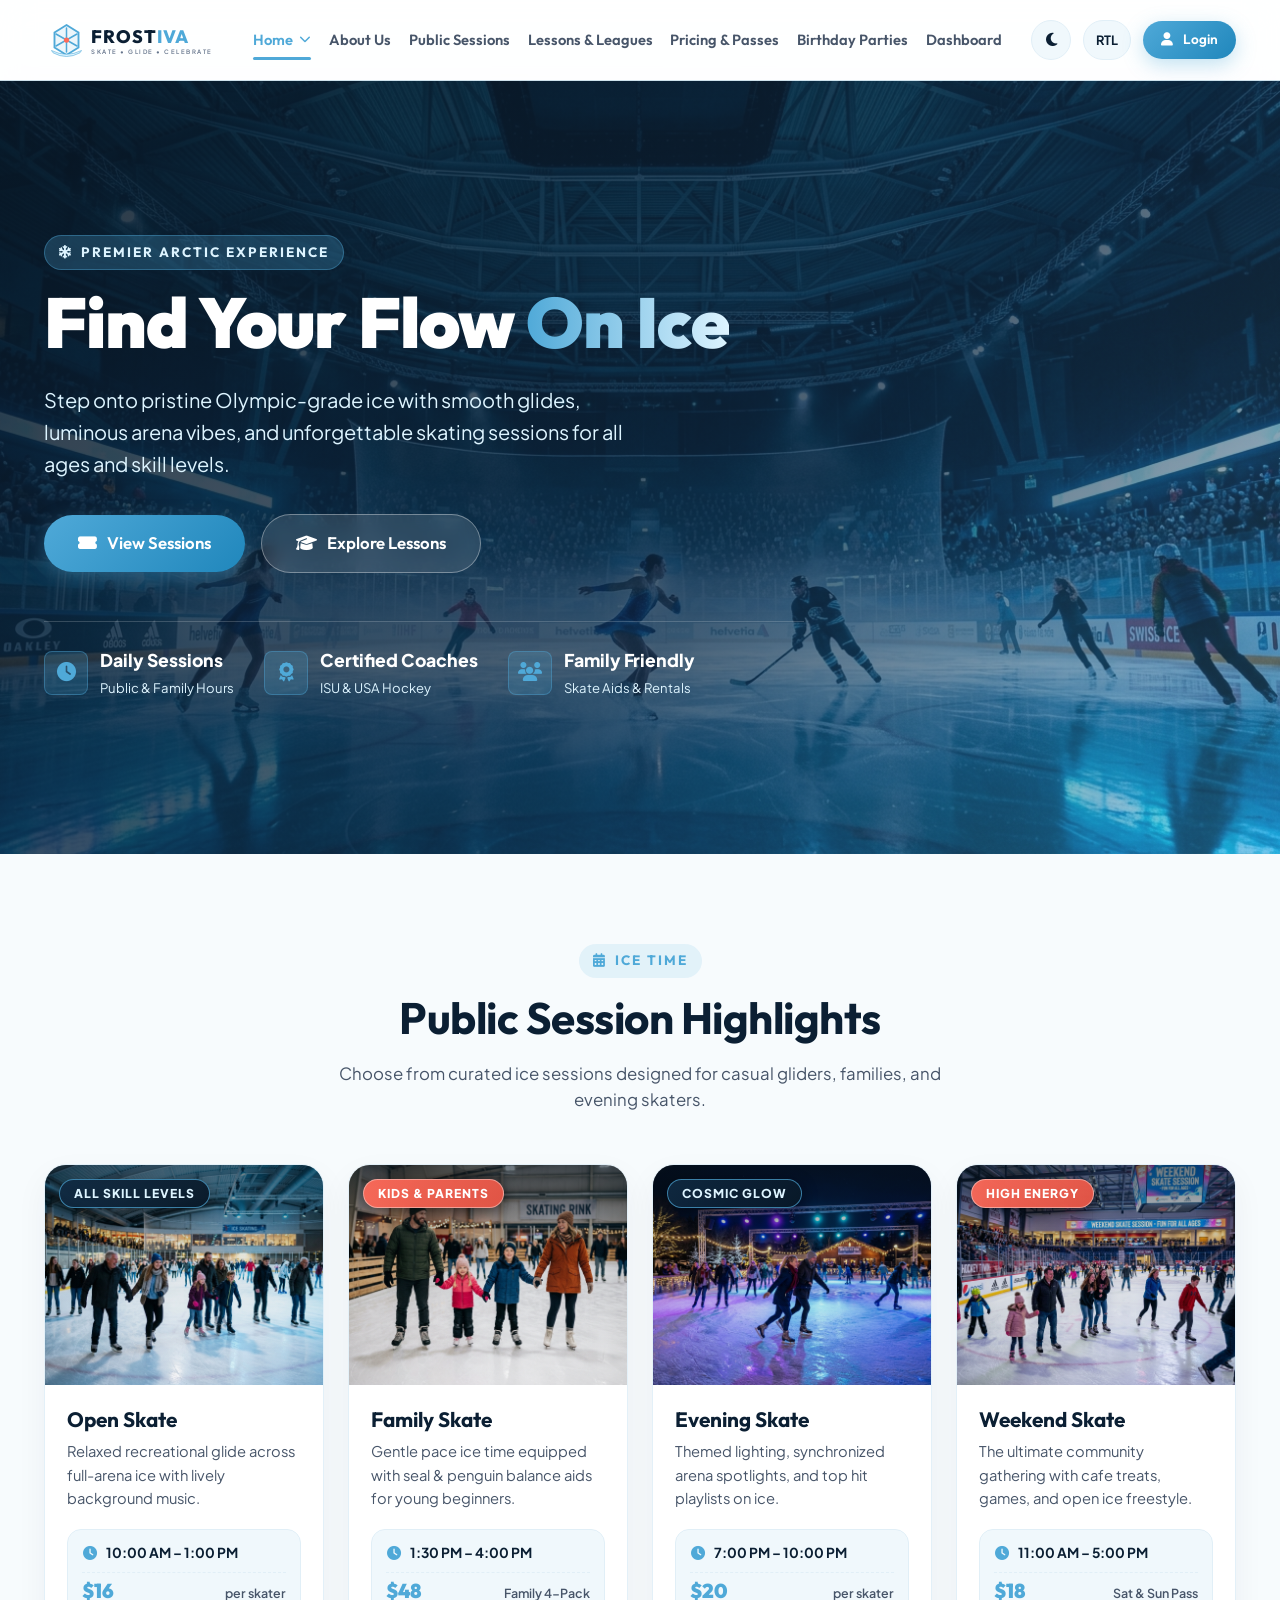
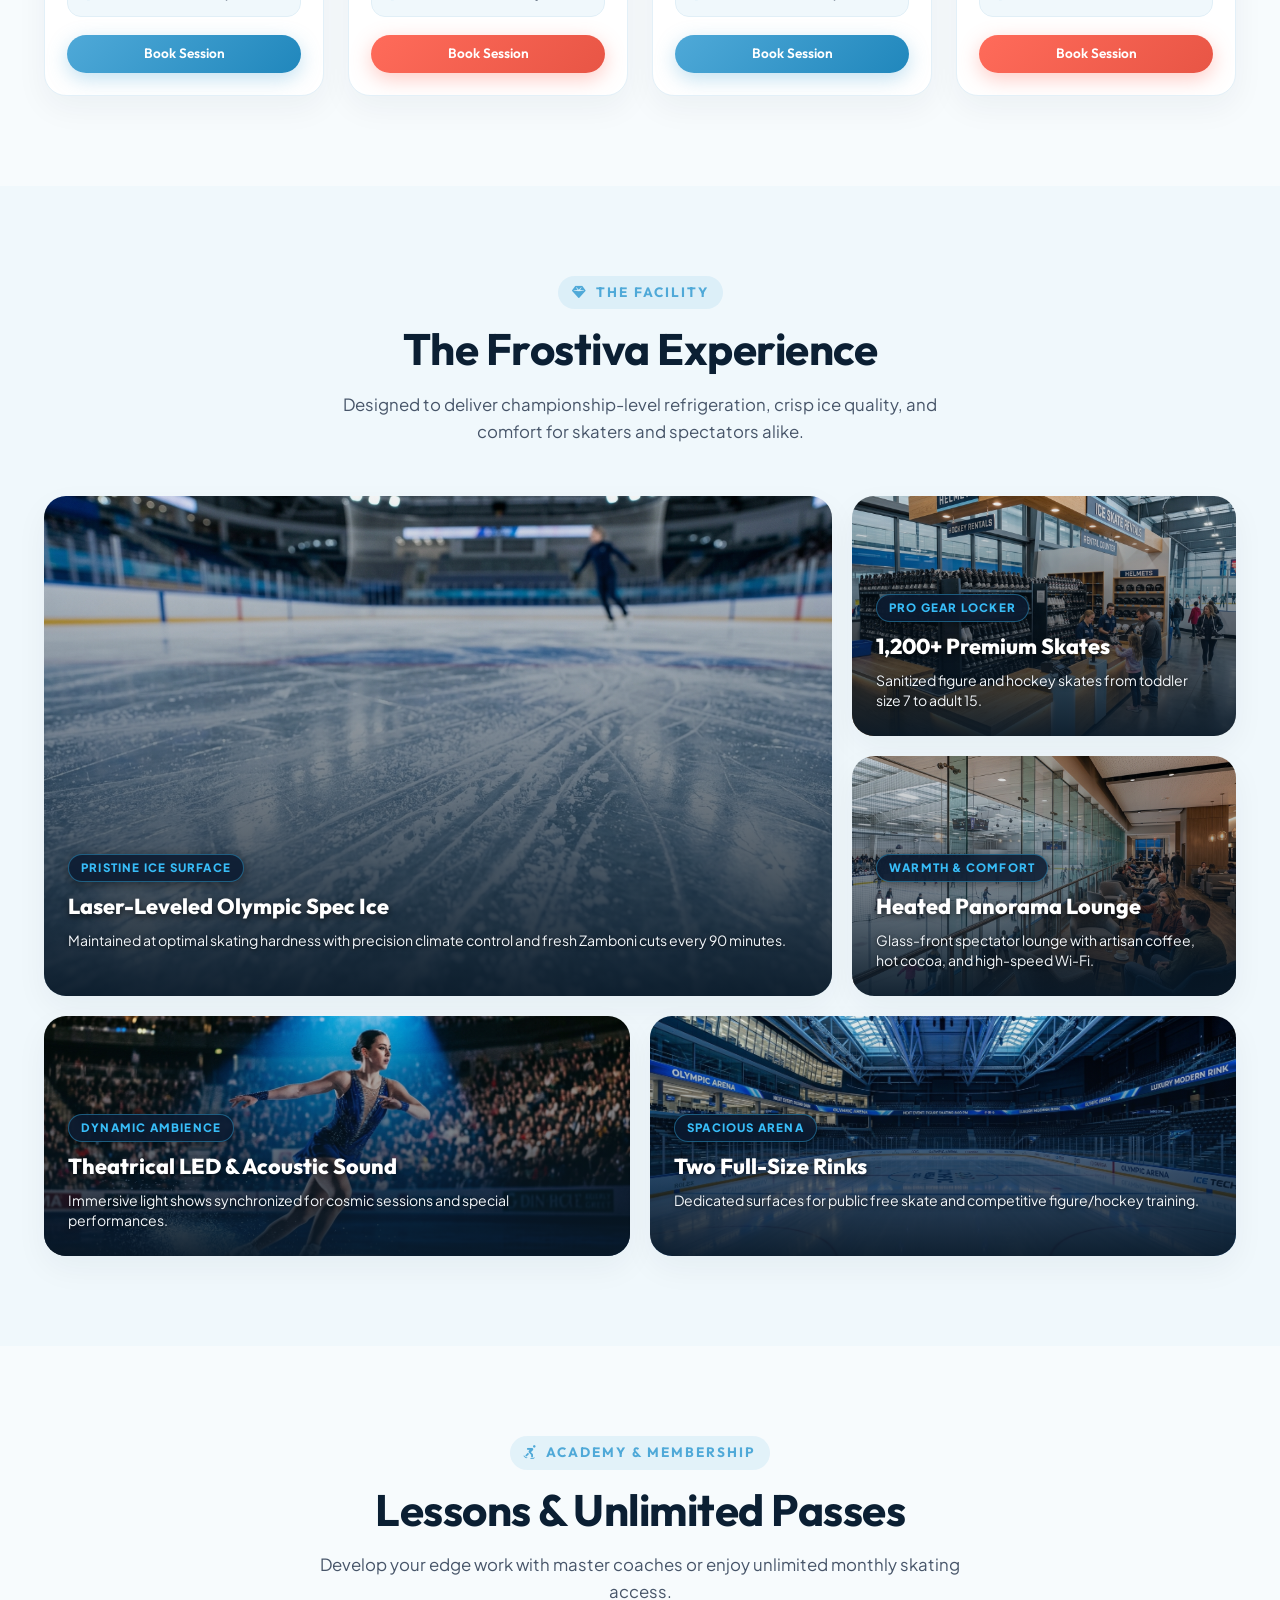
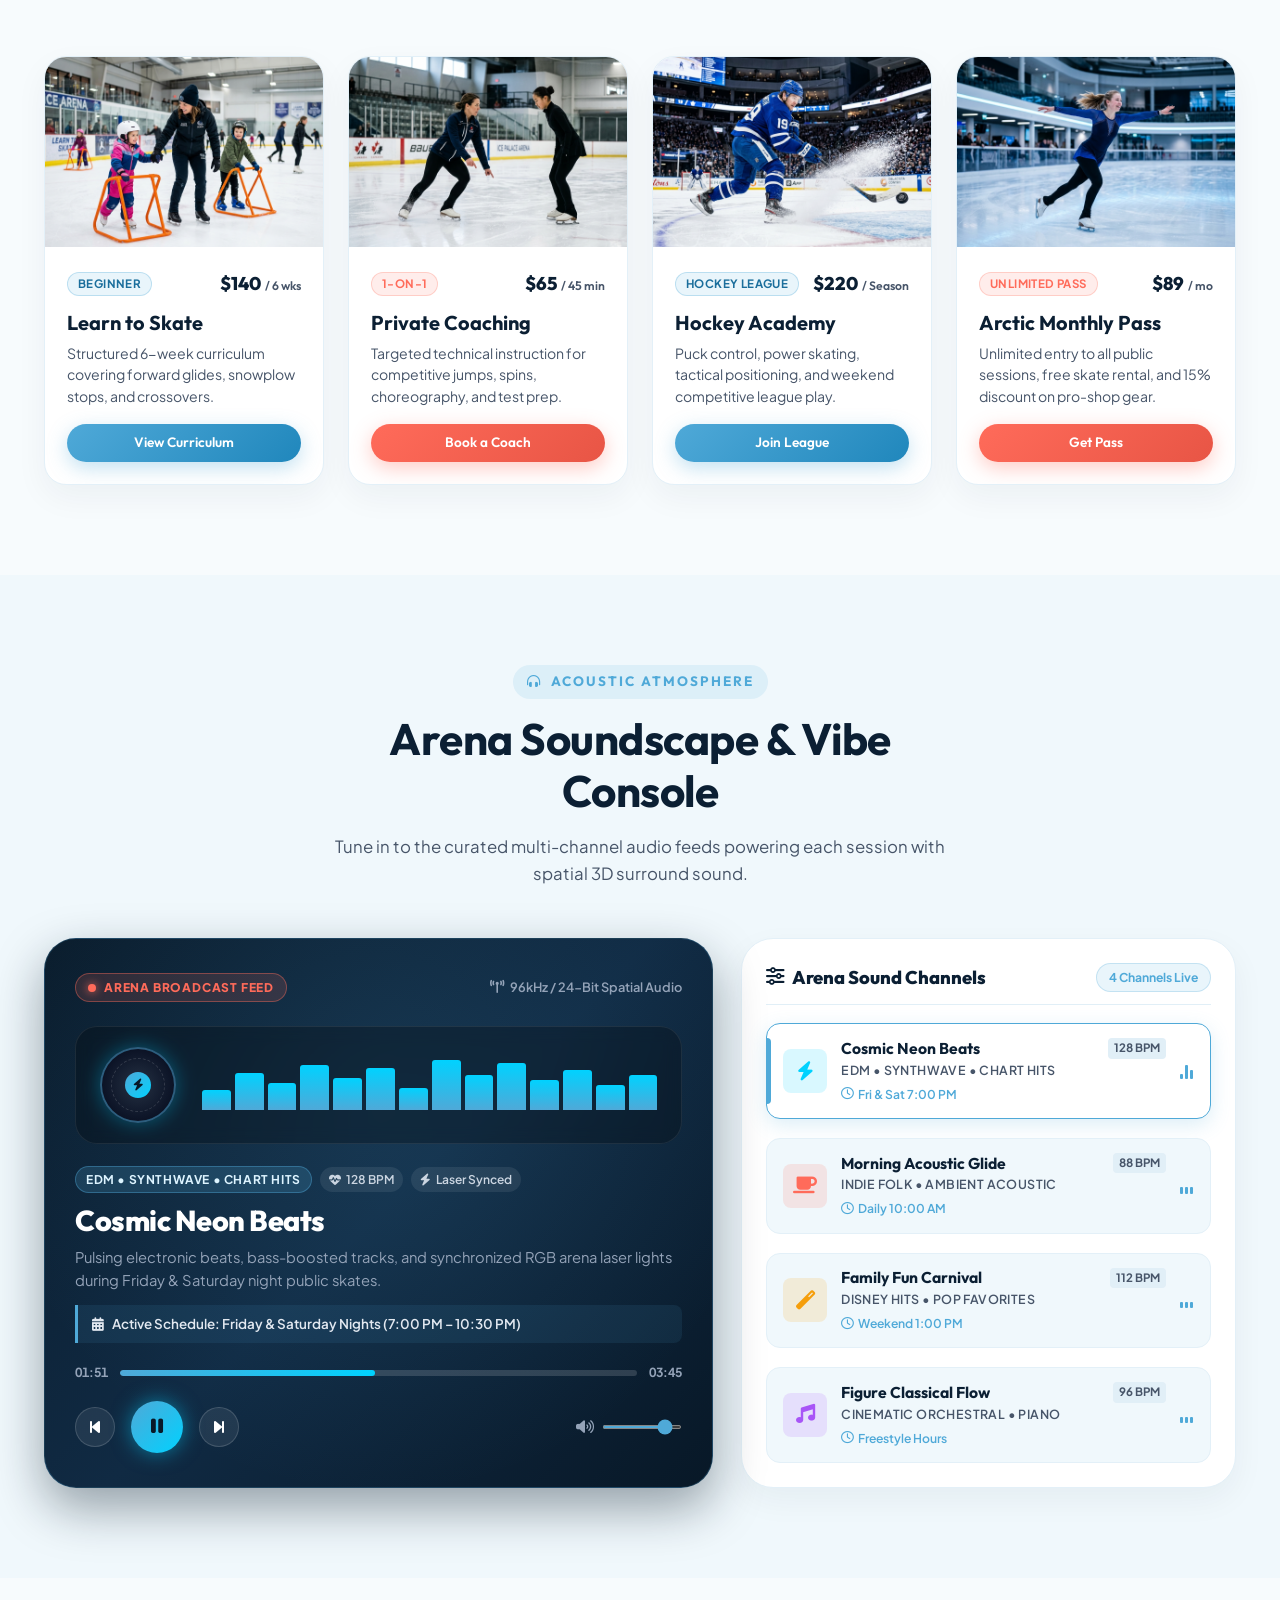
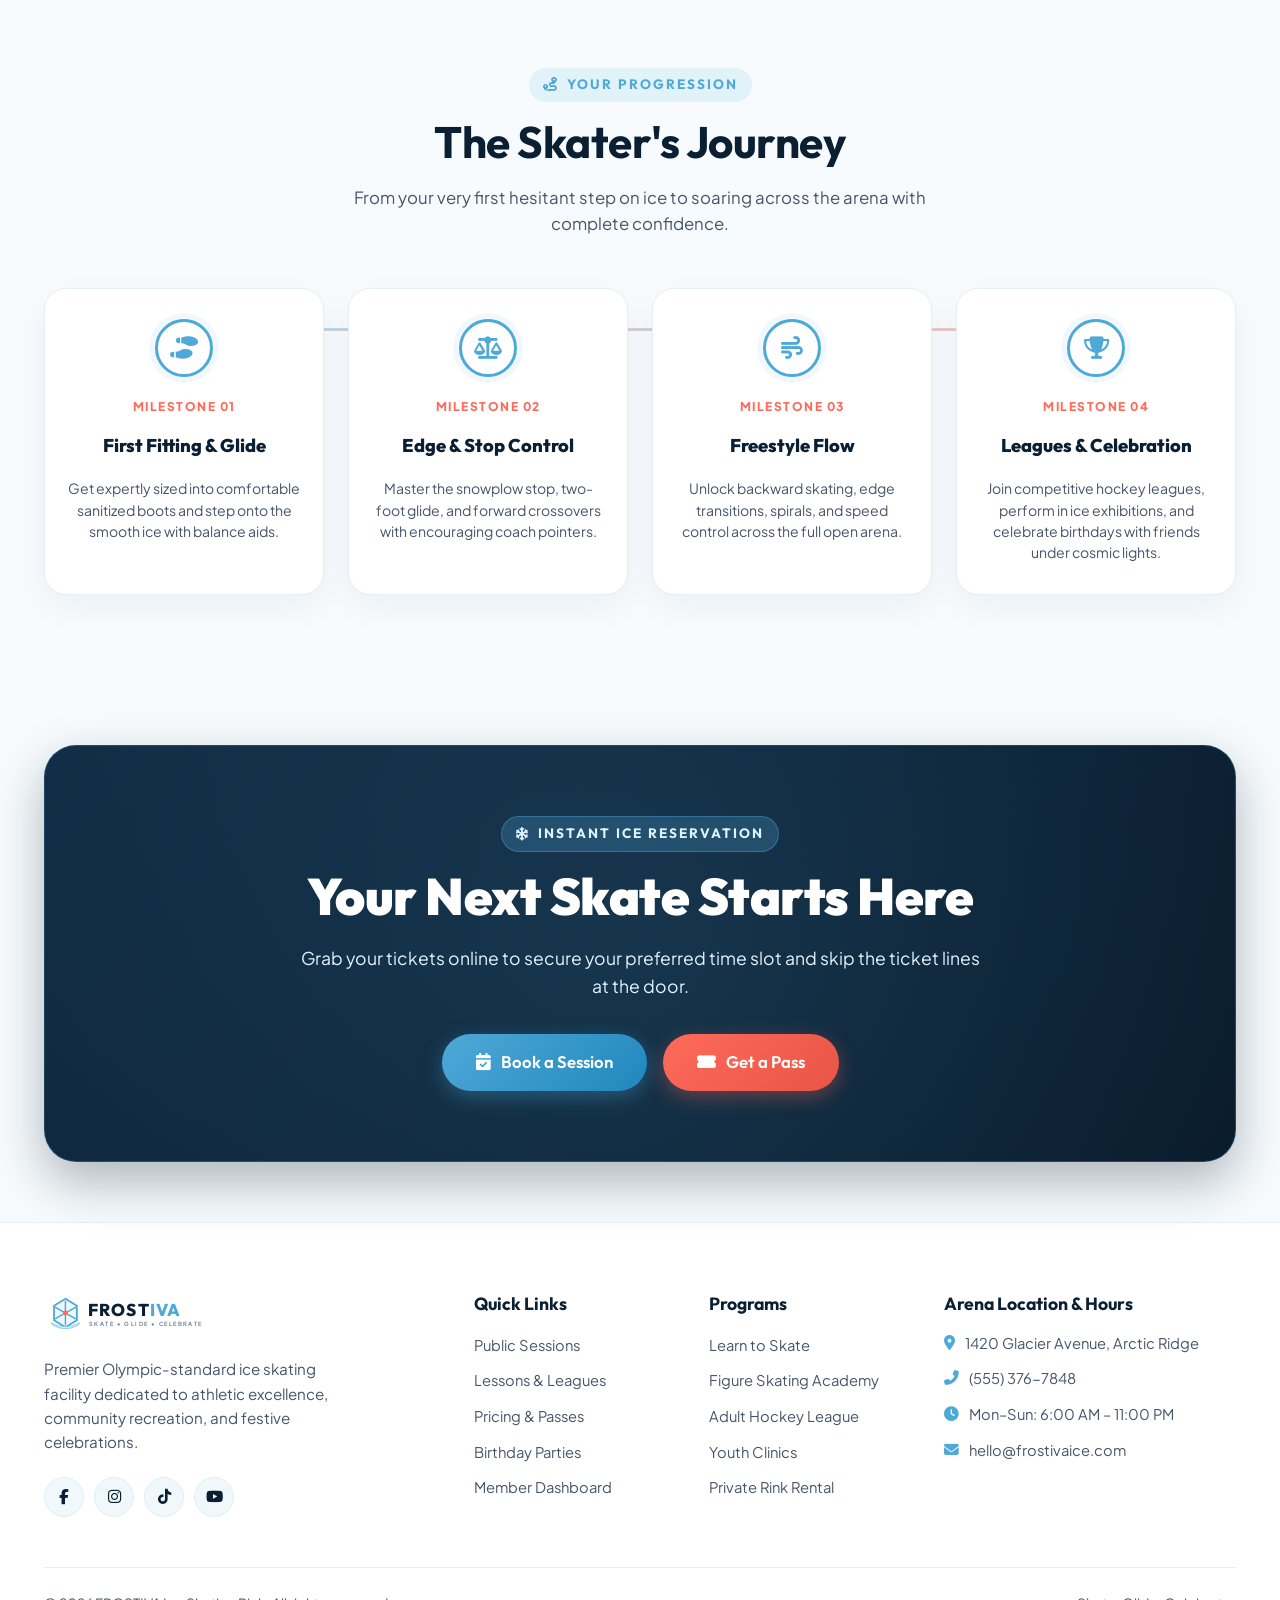
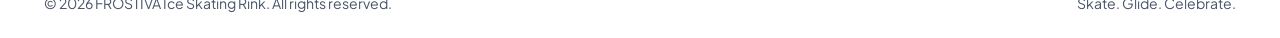
==== commit 7e9988b0: "first commit" ====
--- a/index.html
+++ b/index.html
@@ -156,8 +156,8 @@
       </div>
       <div class="mobile-actions">
         <div class="mobile-toggles">
-          <button class="icon-btn theme-toggle-btn" aria-label="Toggle Theme"><i class="fas fa-moon"></i></button>
-          <button class="btn btn-outline btn-sm rtl-toggle-btn" style="flex: 1;"><span>RTL</span></button>
+          <button class="theme-toggle-btn" aria-label="Toggle Theme"><i class="fas fa-moon"></i> <span>Dark Mode</span></button>
+          <button class="rtl-toggle-btn" aria-label="Toggle Direction"><i class="fas fa-globe"></i> <span>RTL</span></button>
         </div>
         <a href="login.html" class="btn btn-primary" style="width: 100%;">
           <i class="fas fa-user"></i> Login / Register
--- a/assets/css/style.css
+++ b/assets/css/style.css
@@ -281,13 +281,17 @@
 .badge {
   display: inline-flex;
   align-items: center;
+  justify-content: center;
+  white-space: nowrap;
+  flex-shrink: 0;
   gap: 6px;
   padding: 5px 12px;
   border-radius: var(--radius-full);
-  font-size: 0.78rem;
+  font-size: 0.76rem;
   font-weight: 700;
   text-transform: uppercase;
   letter-spacing: 0.8px;
+  line-height: 1.2;
 }
 
 .badge-ice {
@@ -300,6 +304,13 @@
   background: rgba(255, 107, 90, 0.12);
   color: var(--accent-coral);
   border: 1px solid rgba(255, 107, 90, 0.25);
+}
+
+.badge-green,
+.badge-success {
+  background: rgba(16, 185, 129, 0.12);
+  color: #10B981;
+  border: 1px solid rgba(16, 185, 129, 0.28);
 }
 
 .badge-frost {
@@ -606,14 +617,14 @@
   position: fixed;
   top: 0;
   right: 0;
-  width: 320px;
-  max-width: 85vw;
+  width: 360px;
+  max-width: 88vw;
   height: 100vh;
   height: 100dvh;
   background: var(--card-bg);
   border-left: 1px solid var(--card-border);
   z-index: 1002;
-  padding: 24px;
+  padding: 28px 24px;
   display: flex;
   flex-direction: column;
   transform: translateX(100%);
@@ -622,6 +633,15 @@
   -webkit-overflow-scrolling: touch;
   overscroll-behavior: contain;
   touch-action: pan-y;
+  box-shadow: -10px 0 35px rgba(16, 42, 67, 0.15);
+}
+
+@media (min-width: 576px) {
+  .mobile-menu {
+    width: 440px;
+    max-width: 82vw;
+    padding: 34px 28px;
+  }
 }
 
 .mobile-menu-overlay.active .mobile-menu {
@@ -632,7 +652,7 @@
   display: flex;
   align-items: center;
   justify-content: space-between;
-  margin-bottom: 28px;
+  margin-bottom: 24px;
   padding-bottom: 16px;
   border-bottom: 1px solid var(--surface-border);
 }
@@ -640,8 +660,8 @@
 .mobile-nav-links {
   display: flex;
   flex-direction: column;
-  gap: 16px;
-  margin-bottom: 28px;
+  gap: 14px;
+  margin-bottom: 24px;
 }
 
 .mobile-nav-links .nav-link {
@@ -652,15 +672,57 @@
 .mobile-actions {
   display: flex;
   flex-direction: column;
-  gap: 14px;
+  gap: 12px;
   margin-top: auto;
+  padding-top: 16px;
+  border-top: 1px solid var(--surface-border);
 }
 
 .mobile-toggles {
-  display: flex;
-  align-items: center;
+  display: grid;
+  grid-template-columns: 1fr 1fr;
   gap: 10px;
-  margin-bottom: 12px;
+  width: 100%;
+}
+
+.mobile-toggles .theme-toggle-btn,
+.mobile-toggles .rtl-toggle-btn {
+  width: 100% !important;
+  height: 42px !important;
+  border-radius: var(--radius-full) !important;
+  display: inline-flex !important;
+  align-items: center !important;
+  justify-content: center !important;
+  gap: 8px !important;
+  font-size: 0.86rem !important;
+  font-weight: 700 !important;
+  padding: 0 12px !important;
+  border: 1px solid var(--surface-border) !important;
+  background: var(--surface-alt) !important;
+  color: var(--text-main) !important;
+  cursor: pointer;
+  transition: var(--transition);
+  box-sizing: border-box;
+}
+
+.mobile-toggles .theme-toggle-btn:hover,
+.mobile-toggles .rtl-toggle-btn:hover {
+  border-color: var(--primary-ice) !important;
+  background: var(--frost-blue) !important;
+  color: var(--deep-navy) !important;
+}
+
+[data-theme="dark"] .mobile-toggles .theme-toggle-btn,
+[data-theme="dark"] .mobile-toggles .rtl-toggle-btn {
+  background: rgba(255, 255, 255, 0.07) !important;
+  border-color: rgba(79, 169, 216, 0.25) !important;
+  color: #FFFFFF !important;
+}
+
+[data-theme="dark"] .mobile-toggles .theme-toggle-btn:hover,
+[data-theme="dark"] .mobile-toggles .rtl-toggle-btn:hover {
+  background: rgba(79, 169, 216, 0.2) !important;
+  border-color: var(--primary-ice) !important;
 }
 
 /* ==========================================================================
@@ -2530,13 +2592,18 @@
   box-shadow: 0 0 0 3px rgba(79, 169, 216, 0.2);
 }
 
-/* Calendar & Time Picker Indicator Contrast in Dark Mode / Dark Cards */
+/* Calendar & Time Picker Indicator in Light & Dark Mode / Dark Cards */
 input[type="date"]::-webkit-calendar-picker-indicator,
 input[type="time"]::-webkit-calendar-picker-indicator {
   cursor: pointer;
   padding: 4px;
   margin: 0;
-  opacity: 0.95;
+  opacity: 1;
+  background-image: url("data:image/svg+xml,%3Csvg xmlns='http://www.w3.org/2000/svg' fill='%234FA9D8' viewBox='0 0 24 24'%3E%3Cpath d='M19 4h-1V2h-2v2H8V2H6v2H5c-1.11 0-1.99.9-1.99 2L3 20a2 2 0 0 0 2 2h14c1.1 0 2-.9 2-2V6c0-1.1-.9-2-2-2zm0 16H5V10h14v10zm0-12H5V6h14v2z'/%3E%3C/svg%3E") !important;
+  background-size: 18px 18px !important;
+  background-position: center !important;
+  background-repeat: no-repeat !important;
+  filter: none !important;
   transition: var(--transition);
 }
 
@@ -2555,7 +2622,11 @@
 .party-inquiry-form-card input[type="date"]::-webkit-calendar-picker-indicator,
 .auth-box input[type="date"]::-webkit-calendar-picker-indicator,
 .dashboard-layout input[type="date"]::-webkit-calendar-picker-indicator {
-  filter: invert(1) brightness(3) contrast(1.5) !important;
+  background-image: url("data:image/svg+xml,%3Csvg xmlns='http://www.w3.org/2000/svg' fill='%234FA9D8' viewBox='0 0 24 24'%3E%3Cpath d='M19 4h-1V2h-2v2H8V2H6v2H5c-1.11 0-1.99.9-1.99 2L3 20a2 2 0 0 0 2 2h14c1.1 0 2-.9 2-2V6c0-1.1-.9-2-2-2zm0 16H5V10h14v10zm0-12H5V6h14v2z'/%3E%3C/svg%3E") !important;
+  background-size: 18px 18px !important;
+  background-position: center !important;
+  background-repeat: no-repeat !important;
+  filter: none !important;
   opacity: 1 !important;
   cursor: pointer;
 }
@@ -4238,7 +4309,25 @@
   display: flex;
   justify-content: space-between;
   align-items: center;
-  margin-bottom: 12px;
+  gap: 10px;
+  margin-bottom: 14px;
+  min-height: 30px;
+}
+
+.dash-gear-header h4 {
+  font-size: 0.98rem;
+  font-weight: 700;
+  margin: 0;
+  display: flex;
+  align-items: center;
+  gap: 6px;
+  line-height: 1.25;
+}
+
+.dash-gear-header .badge {
+  flex-shrink: 0;
+  white-space: nowrap;
+  align-self: center;
 }
 
 .guest-pass-form {
@@ -4920,7 +5009,7 @@
 
 .paygo-price-strike {
   font-size: 1.15rem;
-  text-decoration: line-through;
+  text-decoration: none;
   color: #FF8F80;
   font-weight: 700;
 }
--- a/assets/css/responsive.css
+++ b/assets/css/responsive.css
@@ -50,6 +50,15 @@
   .dash-grid-two-col {
     grid-template-columns: 1fr !important;
     gap: 20px;
+  }
+  .dash-gear-locker-grid {
+    grid-template-columns: repeat(auto-fit, minmax(260px, 1fr)) !important;
+    gap: 16px;
+  }
+  .dash-main-content,
+  .dash-panel,
+  .dash-gear-box {
+    min-width: 0 !important;
   }
 }
 
@@ -69,7 +78,7 @@
   }
   .dash-gear-locker-grid,
   .rewards-catalog-grid {
-    grid-template-columns: repeat(auto-fit, minmax(220px, 1fr));
+    grid-template-columns: repeat(auto-fit, minmax(240px, 1fr)) !important;
     gap: 16px;
   }
   .roadmap-flow::before {
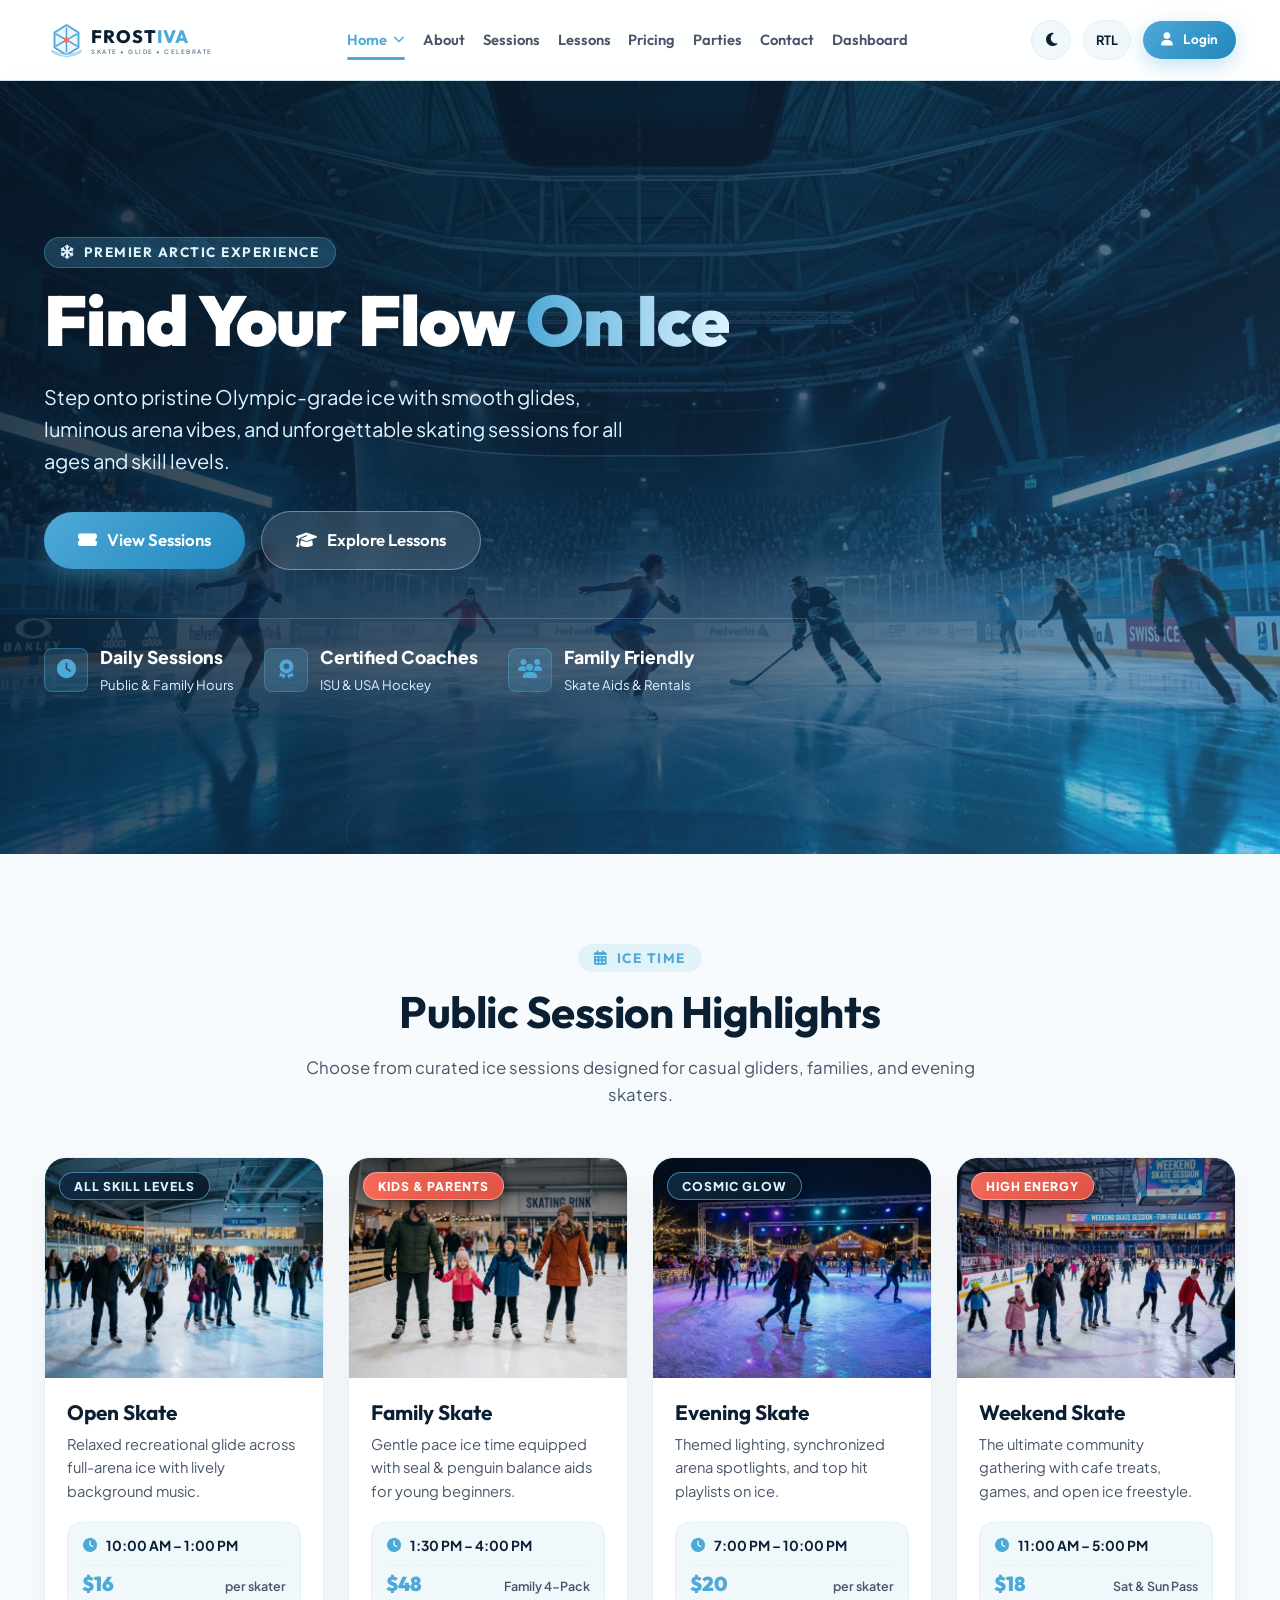
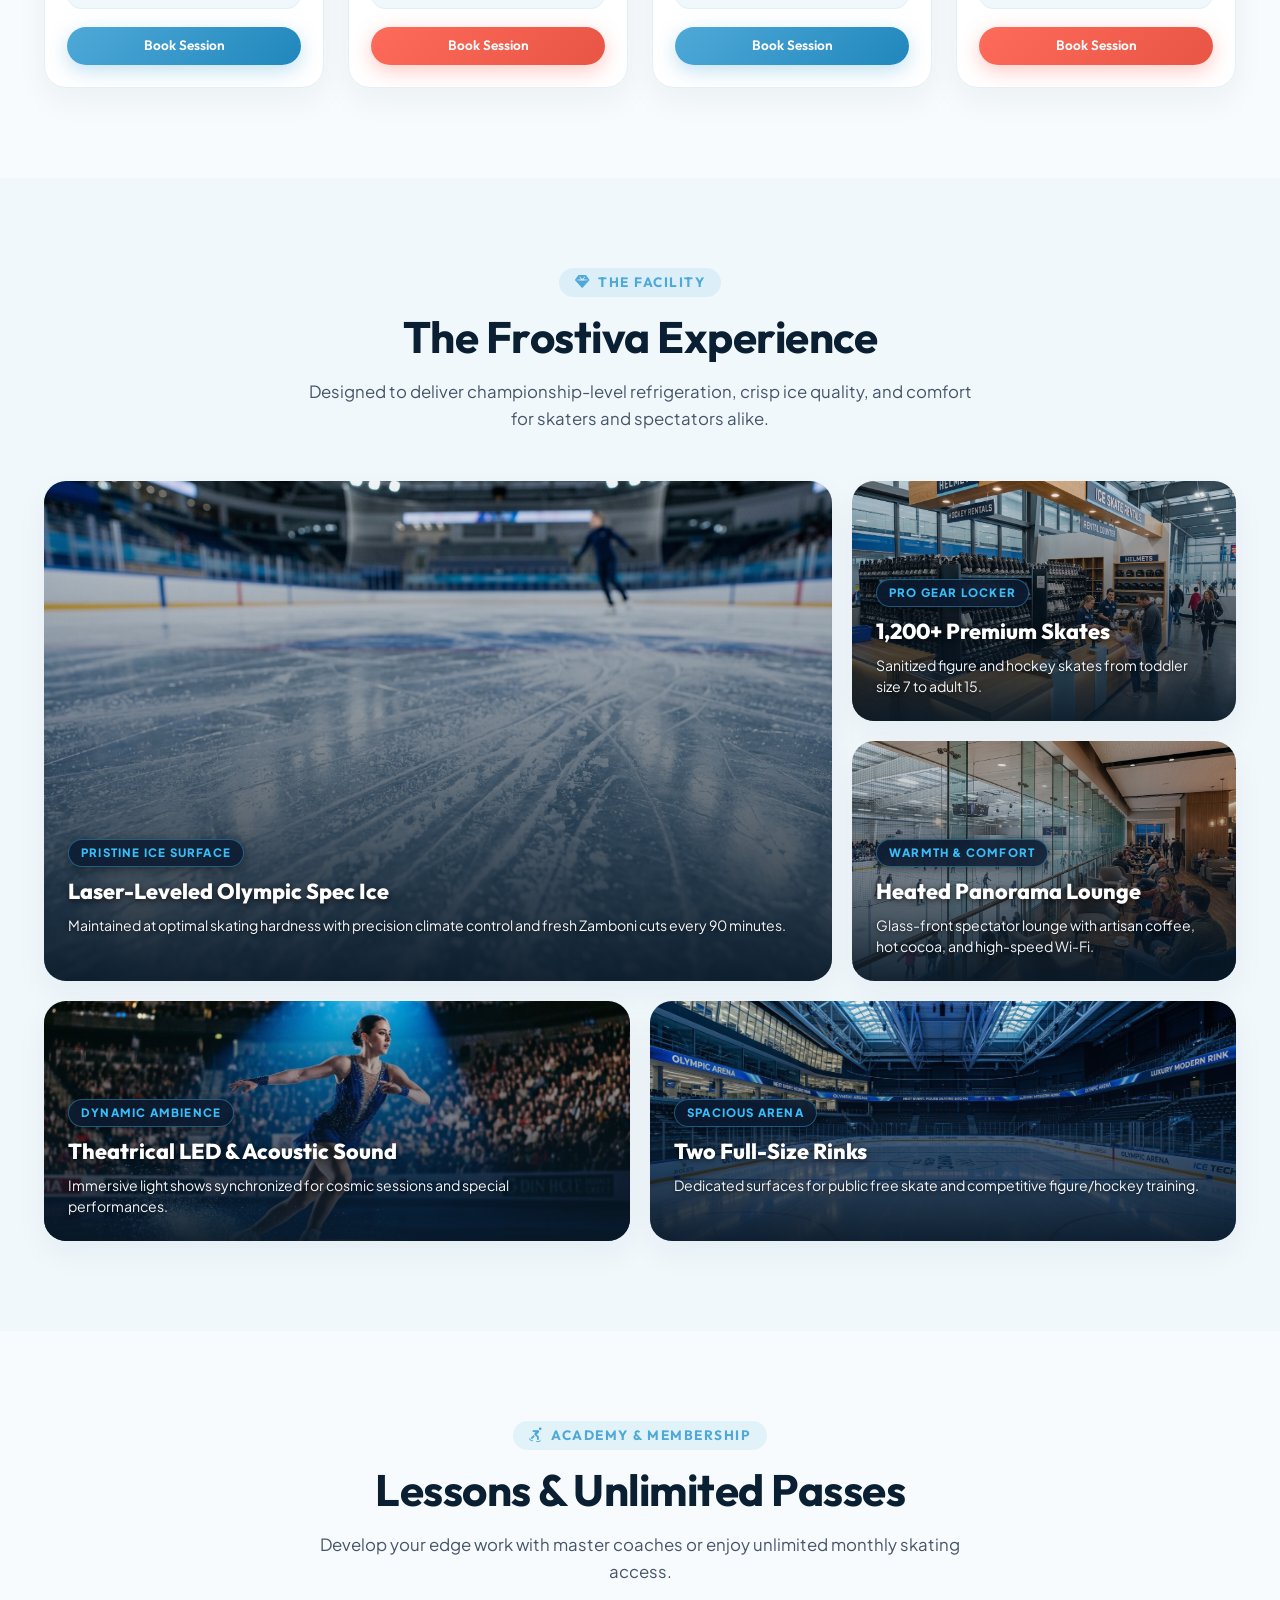
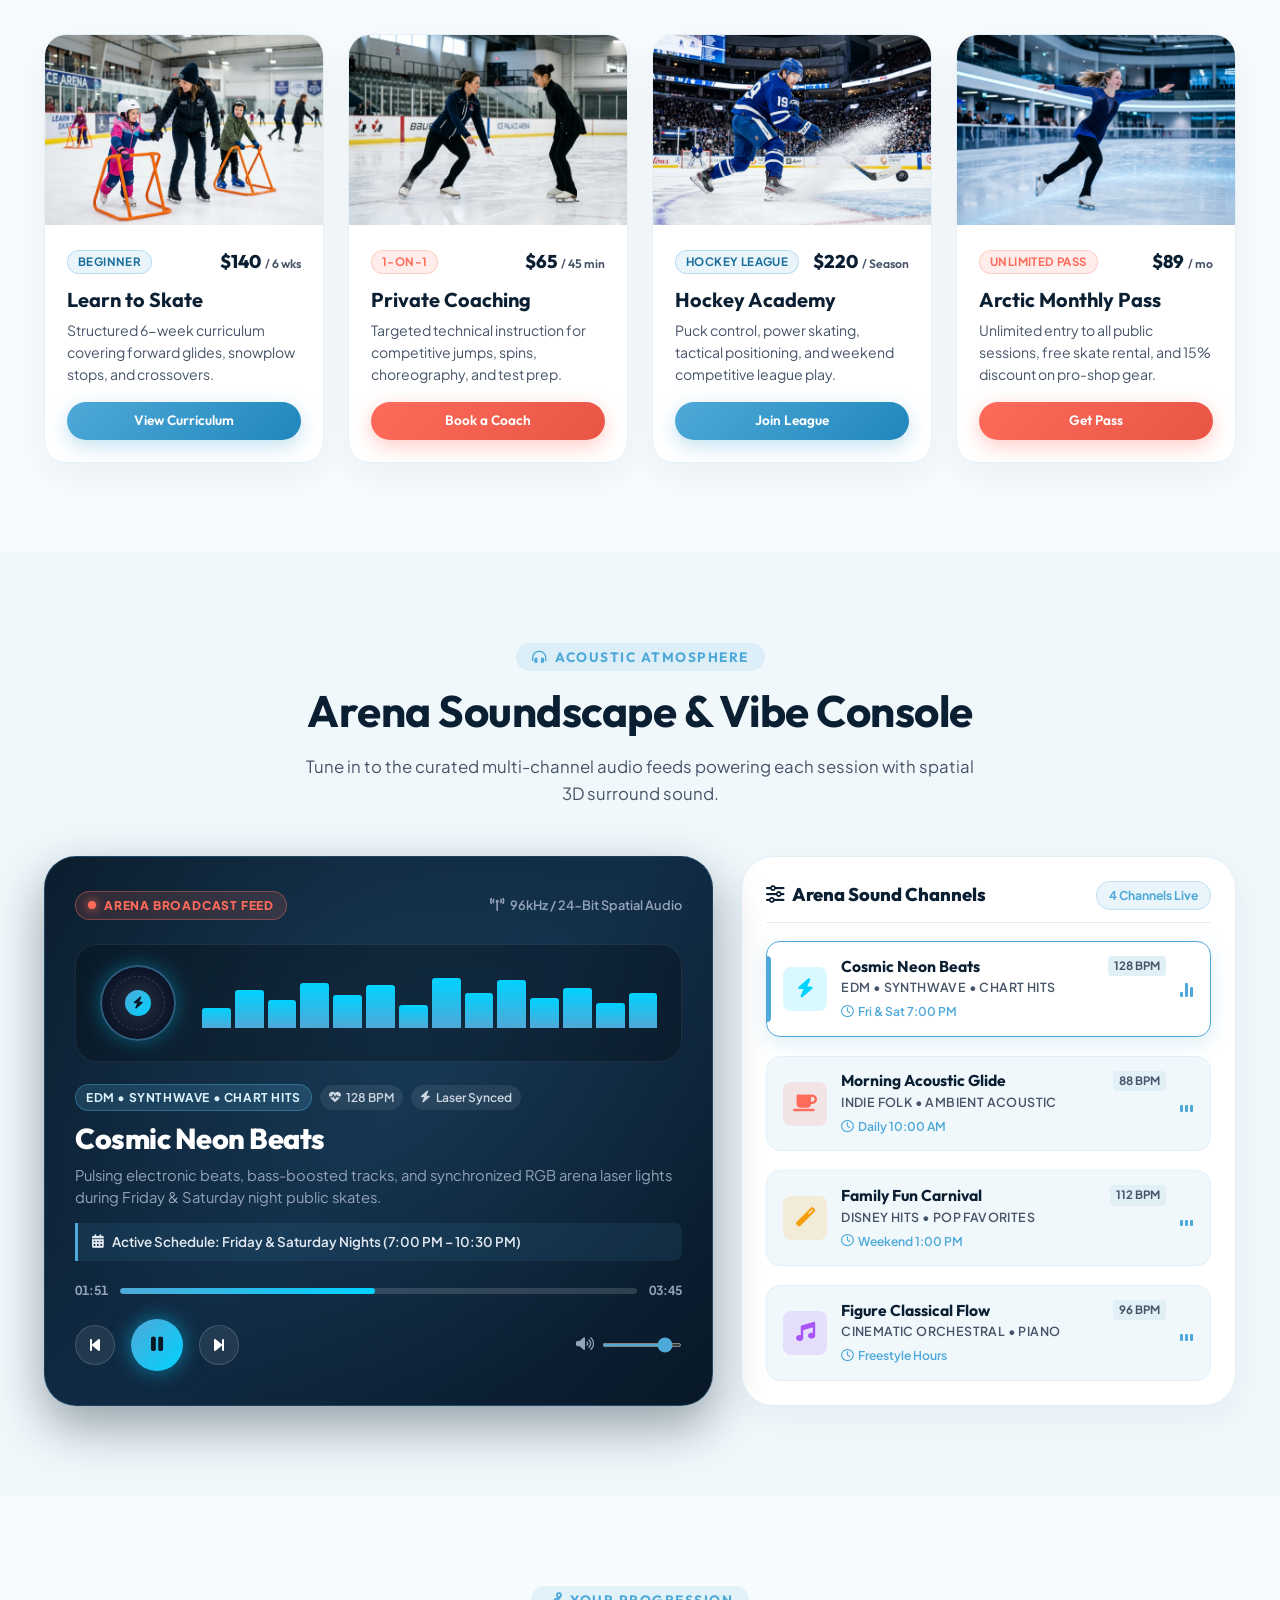
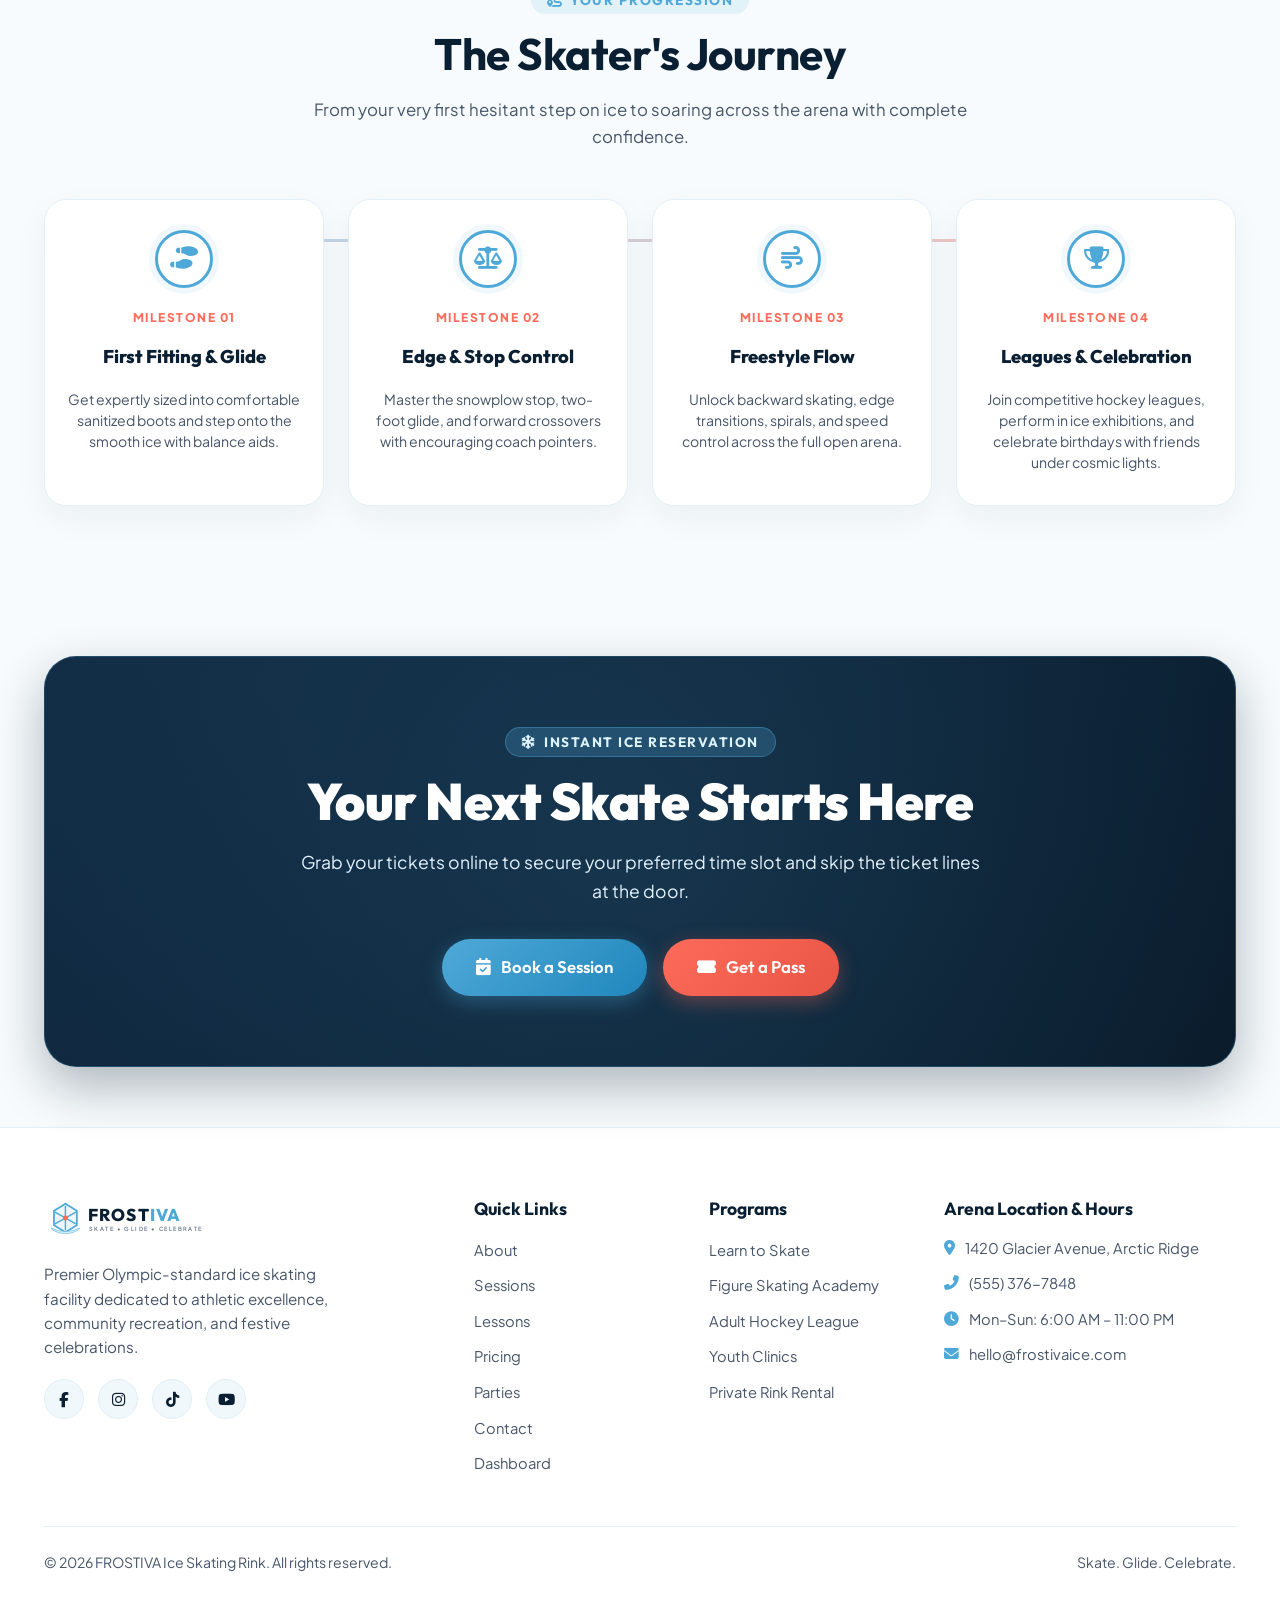
==== commit f62c7e1c: "first commit" ====
--- a/index.html
+++ b/index.html
@@ -80,11 +80,12 @@
           </div>
         </div>
 
-        <a href="about.html" class="nav-link">About Us</a>
-        <a href="sessions.html" class="nav-link">Public Sessions</a>
-        <a href="lessons.html" class="nav-link">Lessons &amp; Leagues</a>
-        <a href="pricing.html" class="nav-link">Pricing &amp; Passes</a>
-        <a href="parties.html" class="nav-link">Birthday Parties</a>
+        <a href="about.html" class="nav-link">About</a>
+        <a href="sessions.html" class="nav-link">Sessions</a>
+        <a href="lessons.html" class="nav-link">Lessons</a>
+        <a href="pricing.html" class="nav-link">Pricing</a>
+        <a href="parties.html" class="nav-link">Parties</a>
+        <a href="contact.html" class="nav-link">Contact</a>
         <a href="dashboard.html" class="nav-link">Dashboard</a>
       </nav>
 
@@ -147,11 +148,12 @@
             <a href="home2.html" class="nav-link">Home 2 — Arena</a>
           </div>
         </div>
-        <a href="about.html" class="nav-link">About Us</a>
-        <a href="sessions.html" class="nav-link">Public Sessions</a>
-        <a href="lessons.html" class="nav-link">Lessons &amp; Leagues</a>
-        <a href="pricing.html" class="nav-link">Pricing &amp; Passes</a>
-        <a href="parties.html" class="nav-link">Birthday Parties</a>
+        <a href="about.html" class="nav-link">About</a>
+        <a href="sessions.html" class="nav-link">Sessions</a>
+        <a href="lessons.html" class="nav-link">Lessons</a>
+        <a href="pricing.html" class="nav-link">Pricing</a>
+        <a href="parties.html" class="nav-link">Parties</a>
+        <a href="contact.html" class="nav-link">Contact</a>
         <a href="dashboard.html" class="nav-link">Dashboard</a>
       </div>
       <div class="mobile-actions">
@@ -769,11 +771,13 @@
         <div>
           <h4 class="footer-title">Quick Links</h4>
           <ul class="footer-links">
-            <li><a href="sessions.html">Public Sessions</a></li>
-            <li><a href="lessons.html">Lessons &amp; Leagues</a></li>
-            <li><a href="pricing.html">Pricing &amp; Passes</a></li>
-            <li><a href="parties.html">Birthday Parties</a></li>
-            <li><a href="dashboard.html">Member Dashboard</a></li>
+            <li><a href="about.html">About</a></li>
+            <li><a href="sessions.html">Sessions</a></li>
+            <li><a href="lessons.html">Lessons</a></li>
+            <li><a href="pricing.html">Pricing</a></li>
+            <li><a href="parties.html">Parties</a></li>
+            <li><a href="contact.html">Contact</a></li>
+            <li><a href="dashboard.html">Dashboard</a></li>
           </ul>
         </div>
 
--- a/assets/css/style.css
+++ b/assets/css/style.css
@@ -160,10 +160,12 @@
 }
 
 /* --- SECTION HEADER --- */
-.section-header {
+.section-header,
+.section-header-center {
   text-align: center;
-  max-width: 640px;
-  margin: 0 auto 50px;
+  max-width: 680px;
+  margin: 0 auto 48px;
+  width: 100%;
 }
 
 .section-header.text-start {
@@ -174,17 +176,30 @@
 .section-eyebrow {
   display: inline-flex;
   align-items: center;
+  justify-content: center;
   gap: 8px;
   font-family: var(--font-heading);
   font-size: 0.85rem;
   font-weight: 700;
   text-transform: uppercase;
-  letter-spacing: 2px;
+  letter-spacing: 1.5px;
   color: var(--primary-ice);
   background: var(--badge-bg);
-  padding: 6px 14px;
+  padding: 6px 16px;
   border-radius: var(--radius-full);
   margin-bottom: 14px;
+  white-space: nowrap;
+  max-width: 100%;
+  line-height: 1.2;
+}
+
+.section-eyebrow i {
+  display: inline-flex;
+  align-items: center;
+  justify-content: center;
+  font-size: 0.9rem;
+  line-height: 1;
+  flex-shrink: 0;
 }
 
 .section-title {
@@ -1354,11 +1369,17 @@
   gap: 24px;
 }
 
+.dash-book-session-grid {
+  display: grid;
+  grid-template-columns: repeat(auto-fit, minmax(240px, 1fr)) !important;
+  gap: 20px;
+}
+
 .slot-card {
   background: var(--card-bg);
   border: 1px solid var(--card-border);
   border-radius: var(--radius-md);
-  padding: 24px;
+  padding: 22px;
   display: flex;
   flex-direction: column;
   justify-content: space-between;
@@ -1366,6 +1387,8 @@
   box-shadow: var(--card-shadow);
   transition: var(--transition);
   height: 100%;
+  min-width: 0;
+  box-sizing: border-box;
 }
 
 .slot-card .btn {
@@ -1957,7 +1980,17 @@
 .h2-session-capacity {
   display: flex;
   flex-direction: column;
-  gap: 6px;
+  gap: 8px;
+  min-width: 170px;
+}
+
+.h2-cap-labels {
+  display: flex;
+  justify-content: space-between;
+  align-items: center;
+  gap: 16px;
+  font-size: 0.8rem;
+  font-weight: 700;
 }
 
 .h2-cap-bar {
@@ -2174,24 +2207,50 @@
 
 /* HUD Audio Bar & Skybox Action Group */
 .hud-audio-bar {
-  background: rgba(255, 255, 255, 0.05);
-  border-radius: var(--radius-md);
-  padding: 18px 24px;
+  background: rgba(255, 255, 255, 0.08);
+  border: 1px solid rgba(79, 169, 216, 0.25);
+  border-radius: var(--radius-lg);
+  padding: 24px 30px;
   display: flex;
   align-items: center;
   justify-content: space-between;
   flex-wrap: wrap;
+  gap: 20px;
+  margin-top: 24px;
+  box-shadow: 0 8px 24px rgba(16, 42, 67, 0.15);
+}
+
+.hud-audio-info {
+  display: flex;
+  align-items: center;
   gap: 16px;
 }
 
-.hud-audio-info {
-  display: flex;
-  align-items: center;
-  gap: 14px;
+.hud-audio-info .sound-icon-wrap {
+  width: 46px;
+  height: 46px;
+  border-radius: 50%;
+  background: rgba(79, 169, 216, 0.2);
+  color: var(--primary-ice);
+  display: flex;
+  align-items: center;
+  justify-content: center;
+  font-size: 1.15rem;
+  flex-shrink: 0;
+  box-shadow: 0 0 15px rgba(79, 169, 216, 0.3);
 }
 
 .hud-audio-action {
   margin-left: auto;
+  display: flex;
+  align-items: center;
+}
+
+.hud-audio-action .btn {
+  padding: 11px 24px;
+  font-size: 0.92rem;
+  font-weight: 700;
+  border-radius: var(--radius-full);
 }
 
 .vip-skybox-btn-group {
@@ -2235,6 +2294,11 @@
     padding: 24px 20px;
     gap: 14px;
     width: 100%;
+  }
+  .h2-session-capacity {
+    width: 100%;
+    max-width: 220px;
+    margin: 4px auto 8px;
   }
   .h2-program-item .h2-prog-avatar {
     margin: 0 auto;
@@ -2268,15 +2332,31 @@
     text-align: center;
   }
   .hud-audio-bar {
-    padding: 16px 14px;
+    padding: 22px 18px;
+    flex-direction: column;
+    align-items: center;
+    text-align: center;
+    gap: 16px;
+  }
+  .hud-audio-info {
+    flex-direction: column;
+    align-items: center;
+    text-align: center;
+    gap: 10px;
+    width: 100%;
   }
   .hud-audio-action {
-    margin-left: 52px;
-    width: calc(100% - 52px);
+    margin-left: 0 !important;
+    width: 100%;
+    display: flex;
+    justify-content: center;
   }
   .hud-audio-action .btn {
     width: 100%;
+    max-width: 320px;
+    margin: 0 auto;
     justify-content: center;
+    text-align: center;
   }
   .vip-action-btn {
     width: 100%;
@@ -4389,13 +4469,17 @@
 .footer-brand p {
   font-size: 0.95rem;
   color: var(--text-muted);
-  margin: 18px 0 22px;
+  margin: 18px 0 20px;
   max-width: 320px;
+  line-height: 1.6;
 }
 
 .footer-social-row {
   display: flex;
-  gap: 10px;
+  align-items: center;
+  gap: 14px;
+  margin-top: 18px;
+  margin-bottom: 28px;
 }
 
 .footer-title {
@@ -5176,11 +5260,13 @@
   background: var(--card-bg);
   border: 1px solid var(--card-border);
   border-radius: var(--radius-lg);
-  padding: 30px 22px;
+  padding: 32px 24px;
   box-shadow: var(--card-shadow);
   transition: var(--transition);
   display: flex;
   flex-direction: column;
+  align-items: flex-start;
+  text-align: left;
   height: 100%;
 }
 
@@ -5200,19 +5286,28 @@
   align-items: center;
   justify-content: center;
   font-size: 1.4rem;
-  margin-bottom: 16px;
+  margin-bottom: 20px;
   flex-shrink: 0;
+  transition: var(--transition);
+}
+
+.eco-tech-card:hover .eco-tech-icon {
+  transform: scale(1.08);
 }
 
 .eco-tech-card h3 {
   font-size: 1.15rem;
   font-weight: 700;
-  line-height: 1.3;
-  margin-bottom: 8px;
+  line-height: 1.35;
+  margin-bottom: 10px;
+  color: var(--text-main);
+  min-height: 2.7em;
+  display: flex;
+  align-items: flex-start;
 }
 
 .eco-tech-card p {
-  font-size: 0.88rem;
+  font-size: 0.9rem;
   color: var(--text-muted);
   line-height: 1.6;
   margin: 0;
@@ -5765,4 +5860,523 @@
   100% { transform: translateX(100%); }
 }
 
-
+/* ==========================================================================
+   CONTACT PAGE & HUB STYLES
+   ========================================================================== */
+
+/* Quick Live Status Pill */
+.hero-status-strip {
+  display: inline-flex;
+  align-items: center;
+  flex-wrap: wrap;
+  gap: 8px 10px;
+  background: rgba(255, 255, 255, 0.15);
+  backdrop-filter: blur(10px);
+  -webkit-backdrop-filter: blur(10px);
+  border: 1px solid rgba(255, 255, 255, 0.25);
+  border-radius: var(--radius-full);
+  padding: 8px 18px;
+  color: #FFFFFF;
+  font-size: 0.88rem;
+  font-weight: 600;
+  margin-top: 18px;
+  max-width: 100%;
+  box-sizing: border-box;
+  text-align: center;
+  justify-content: center;
+}
+
+.live-dot {
+  width: 10px;
+  height: 10px;
+  background: #10B981;
+  border-radius: 50%;
+  display: inline-block;
+  box-shadow: 0 0 0 0 rgba(16, 185, 129, 0.7);
+  animation: live-pulse 2s infinite;
+}
+
+@keyframes live-pulse {
+  0% { transform: scale(0.95); box-shadow: 0 0 0 0 rgba(16, 185, 129, 0.7); }
+  70% { transform: scale(1); box-shadow: 0 0 0 8px rgba(16, 185, 129, 0); }
+  100% { transform: scale(0.95); box-shadow: 0 0 0 0 rgba(16, 185, 129, 0); }
+}
+
+/* Section 2: Contact Information Hub 4-Grid */
+.contact-hub-grid {
+  display: grid;
+  grid-template-columns: repeat(4, 1fr);
+  gap: 24px;
+  align-items: stretch;
+}
+
+.contact-hub-card {
+  background: var(--card-bg);
+  border: 1px solid var(--card-border);
+  border-radius: var(--radius-lg);
+  padding: 32px 24px;
+  box-shadow: var(--card-shadow);
+  transition: var(--transition);
+  display: flex;
+  flex-direction: column;
+  align-items: center;
+  text-align: center;
+  position: relative;
+  overflow: hidden;
+  height: 100%;
+}
+
+.contact-hub-card::before {
+  content: '';
+  position: absolute;
+  top: 0;
+  left: 0;
+  width: 100%;
+  height: 4px;
+  background: linear-gradient(90deg, var(--primary-ice), var(--accent-coral));
+  opacity: 0;
+  transition: var(--transition);
+}
+
+.contact-hub-card:hover {
+  transform: translateY(-6px);
+  box-shadow: var(--card-hover-shadow);
+  border-color: var(--primary-ice);
+}
+
+.contact-hub-card:hover::before {
+  opacity: 1;
+}
+
+.contact-card-icon {
+  width: 60px;
+  height: 60px;
+  border-radius: var(--radius-md);
+  background: rgba(79, 169, 216, 0.12);
+  color: var(--primary-ice);
+  display: flex;
+  align-items: center;
+  justify-content: center;
+  font-size: 1.45rem;
+  margin-bottom: 18px;
+  transition: var(--transition);
+}
+
+.contact-hub-card:hover .contact-card-icon {
+  background: var(--primary-ice);
+  color: #FFFFFF;
+  transform: scale(1.08) rotate(5deg);
+}
+
+.contact-card-tag {
+  font-size: 0.75rem;
+  text-transform: uppercase;
+  font-weight: 700;
+  letter-spacing: 1.2px;
+  color: var(--accent-coral);
+  margin-bottom: 8px;
+  display: inline-block;
+}
+
+.contact-card-title {
+  font-family: var(--font-heading);
+  font-size: 1.2rem;
+  font-weight: 700;
+  color: var(--text-main);
+  margin-bottom: 12px;
+  line-height: 1.3;
+}
+
+.contact-card-text {
+  font-size: 0.9rem;
+  color: var(--text-muted);
+  line-height: 1.6;
+  margin-bottom: 24px;
+  flex-grow: 1;
+  display: flex;
+  flex-direction: column;
+  align-items: center;
+  justify-content: flex-start;
+  gap: 4px;
+}
+
+.contact-card-action {
+  margin-top: auto;
+  width: 100%;
+}
+
+/* Section 3: Interactive Inquiry & Booking Form Split */
+.contact-split-grid {
+  display: grid;
+  grid-template-columns: 1.4fr 1fr;
+  gap: 32px;
+  align-items: stretch;
+}
+
+.contact-form-card {
+  background: var(--card-bg);
+  border: 1px solid var(--card-border);
+  border-radius: var(--radius-xl);
+  padding: 40px;
+  box-shadow: var(--card-shadow);
+  height: 100%;
+  display: flex;
+  flex-direction: column;
+  justify-content: space-between;
+}
+
+.inquiry-pills-wrap {
+  display: flex;
+  flex-wrap: wrap;
+  gap: 10px;
+  margin-bottom: 24px;
+}
+
+.inquiry-pill {
+  padding: 9px 18px;
+  border-radius: var(--radius-full);
+  border: 1.5px solid var(--surface-border);
+  background: var(--surface-alt);
+  color: var(--text-muted);
+  font-size: 0.88rem;
+  font-weight: 600;
+  cursor: pointer;
+  transition: var(--transition);
+  display: inline-flex;
+  align-items: center;
+  gap: 6px;
+  user-select: none;
+}
+
+.inquiry-pill:hover {
+  border-color: var(--primary-ice);
+  color: var(--primary-ice);
+}
+
+.inquiry-pill.active {
+  background: var(--primary-ice);
+  border-color: var(--primary-ice);
+  color: #FFFFFF;
+  box-shadow: 0 4px 14px rgba(79, 169, 216, 0.35);
+}
+
+.contact-concierge-card {
+  background: linear-gradient(135deg, rgba(16, 42, 67, 0.03) 0%, rgba(79, 169, 216, 0.08) 100%);
+  border: 1px solid var(--surface-border);
+  border-radius: var(--radius-xl);
+  padding: 40px 32px;
+  box-shadow: var(--card-shadow);
+  height: 100%;
+  display: flex;
+  flex-direction: column;
+  justify-content: space-between;
+}
+
+[data-theme="dark"] .contact-concierge-card {
+  background: linear-gradient(135deg, rgba(16, 40, 59, 0.8) 0%, rgba(8, 24, 39, 0.95) 100%);
+  border-color: var(--surface-border);
+}
+
+.concierge-feature-item {
+  display: flex;
+  align-items: flex-start;
+  gap: 14px;
+  margin-bottom: 20px;
+}
+
+.concierge-feature-icon {
+  width: 40px;
+  height: 40px;
+  border-radius: var(--radius-sm);
+  background: var(--surface);
+  border: 1px solid var(--surface-border);
+  color: var(--primary-ice);
+  display: flex;
+  align-items: center;
+  justify-content: center;
+  font-size: 1.1rem;
+  flex-shrink: 0;
+  box-shadow: 0 4px 12px rgba(16, 42, 67, 0.04);
+}
+
+.concierge-feature-title {
+  font-weight: 700;
+  color: var(--text-main);
+  font-size: 0.98rem;
+  margin-bottom: 3px;
+}
+
+.concierge-feature-desc {
+  font-size: 0.85rem;
+  color: var(--text-muted);
+  line-height: 1.4;
+}
+
+.dept-directory-list {
+  list-style: none;
+  margin-top: 20px;
+  padding-top: 16px;
+  border-top: 1px solid var(--surface-border);
+}
+
+.dept-directory-item {
+  display: flex;
+  justify-content: space-between;
+  align-items: center;
+  flex-wrap: wrap;
+  gap: 6px 12px;
+  padding: 10px 0;
+  font-size: 0.9rem;
+  border-bottom: 1px dashed var(--surface-border);
+}
+
+.dept-directory-item:last-child {
+  border-bottom: none;
+}
+
+.dept-name {
+  font-weight: 600;
+  color: var(--text-main);
+  display: inline-flex;
+  align-items: center;
+  gap: 6px;
+}
+
+.dept-link {
+  color: var(--primary-ice);
+  text-decoration: none;
+  font-weight: 600;
+  transition: var(--transition);
+  word-break: break-word;
+}
+
+.dept-link:hover {
+  color: var(--accent-coral);
+  text-decoration: underline;
+}
+
+/* Section 4: Original Interactive Map Embed & Transit Guide */
+.map-embed-container {
+  width: 100%;
+  border-radius: var(--radius-xl);
+  overflow: hidden;
+  box-shadow: var(--card-shadow);
+  border: 2px solid var(--surface-border);
+  background: var(--surface);
+  position: relative;
+  margin-bottom: 10px;
+}
+
+.map-embed-container iframe {
+  width: 100%;
+  height: 440px;
+  display: block;
+  border: 0;
+}
+
+[data-theme="dark"] .map-embed-container iframe {
+  filter: contrast(1.1) brightness(0.9);
+}
+
+.map-transit-grid {
+  display: grid;
+  grid-template-columns: repeat(3, 1fr);
+  gap: 28px;
+  margin-top: 48px;
+}
+
+.map-transit-card {
+  background: var(--card-bg);
+  border: 1px solid var(--card-border);
+  border-radius: var(--radius-lg);
+  overflow: hidden;
+  box-shadow: var(--card-shadow);
+  transition: var(--transition);
+  display: flex;
+  flex-direction: column;
+}
+
+.map-transit-img-wrap {
+  width: 100%;
+  height: 190px;
+  overflow: hidden;
+  position: relative;
+}
+
+.map-transit-img {
+  width: 100%;
+  height: 100%;
+  object-fit: cover;
+  display: block;
+  transition: transform 0.4s ease;
+}
+
+.map-transit-card:hover .map-transit-img {
+  transform: scale(1.08);
+}
+
+.map-transit-card-body {
+  padding: 24px;
+  display: flex;
+  flex-direction: column;
+  flex-grow: 1;
+}
+
+.map-transit-card:hover {
+  transform: translateY(-6px);
+  border-color: var(--primary-ice);
+  box-shadow: var(--card-hover-shadow);
+}
+
+.map-transit-card h3 {
+  font-family: var(--font-heading);
+  font-size: 1.15rem;
+  font-weight: 700;
+  color: var(--text-main);
+  display: flex;
+  align-items: center;
+  gap: 10px;
+  margin-bottom: 10px;
+}
+
+.map-transit-card h3 i {
+  color: var(--primary-ice);
+}
+
+.map-transit-card p {
+  font-size: 0.9rem;
+  color: var(--text-muted);
+  line-height: 1.55;
+  margin: 0;
+}
+
+/* Section 5: Interactive FAQ Accordion */
+.faq-container {
+  max-width: 880px;
+  margin: 0 auto;
+}
+
+.faq-accordion-item {
+  background: var(--card-bg);
+  border: 1px solid var(--card-border);
+  border-radius: var(--radius-md);
+  margin-bottom: 14px;
+  box-shadow: 0 4px 14px rgba(16, 42, 67, 0.03);
+  overflow: hidden;
+  transition: var(--transition);
+}
+
+.faq-accordion-item.active {
+  border-color: var(--primary-ice);
+  box-shadow: 0 8px 24px rgba(79, 169, 216, 0.15);
+}
+
+.faq-accordion-header {
+  width: 100%;
+  padding: 20px 24px;
+  background: transparent;
+  border: none;
+  text-align: left;
+  display: flex;
+  justify-content: space-between;
+  align-items: center;
+  cursor: pointer;
+  font-family: var(--font-heading);
+  font-size: 1.06rem;
+  font-weight: 700;
+  color: var(--text-main);
+  transition: var(--transition);
+}
+
+[dir="rtl"] .faq-accordion-header {
+  text-align: right;
+}
+
+.faq-accordion-header:hover {
+  color: var(--primary-ice);
+}
+
+.faq-accordion-item.active .faq-accordion-header {
+  color: var(--primary-ice);
+}
+
+.faq-icon-chevron {
+  width: 32px;
+  height: 32px;
+  border-radius: 50%;
+  background: rgba(79, 169, 216, 0.1);
+  color: var(--primary-ice);
+  display: flex;
+  align-items: center;
+  justify-content: center;
+  font-size: 0.85rem;
+  transition: transform 0.3s cubic-bezier(0.16, 1, 0.3, 1);
+  flex-shrink: 0;
+  margin-left: 14px;
+}
+
+[dir="rtl"] .faq-icon-chevron {
+  margin-left: 0;
+  margin-right: 14px;
+}
+
+.faq-accordion-item.active .faq-icon-chevron {
+  transform: rotate(180deg);
+  background: var(--primary-ice);
+  color: #FFFFFF;
+}
+
+.faq-accordion-body {
+  max-height: 0;
+  overflow: hidden;
+  transition: max-height 0.35s cubic-bezier(0.16, 1, 0.3, 1), padding 0.35s ease;
+  padding: 0 24px;
+  font-size: 0.95rem;
+  color: var(--text-muted);
+  line-height: 1.6;
+}
+
+.faq-accordion-item.active .faq-accordion-body {
+  padding: 0 24px 22px 24px;
+  max-height: 300px;
+}
+
+/* Contact Toast Feedback */
+.contact-toast {
+  position: fixed;
+  bottom: 30px;
+  right: 30px;
+  background: #102A43;
+  color: #FFFFFF;
+  padding: 16px 24px;
+  border-radius: var(--radius-md);
+  box-shadow: 0 14px 40px rgba(0, 0, 0, 0.28);
+  border-left: 4px solid #10B981;
+  display: flex;
+  align-items: center;
+  gap: 14px;
+  z-index: 99999;
+  transform: translateY(120px);
+  opacity: 0;
+  transition: var(--transition);
+}
+
+[dir="rtl"] .contact-toast {
+  right: auto;
+  left: 30px;
+  border-left: none;
+  border-right: 4px solid #10B981;
+}
+
+.contact-toast.show {
+  transform: translateY(0);
+  opacity: 1;
+}
+
+.contact-toast-icon {
+  font-size: 1.5rem;
+  color: #10B981;
+}
+
+
+
--- a/assets/css/responsive.css
+++ b/assets/css/responsive.css
@@ -51,14 +51,17 @@
     grid-template-columns: 1fr !important;
     gap: 20px;
   }
-  .dash-gear-locker-grid {
-    grid-template-columns: repeat(auto-fit, minmax(260px, 1fr)) !important;
+  .dash-gear-locker-grid,
+  .dash-book-session-grid {
+    grid-template-columns: repeat(auto-fit, minmax(240px, 1fr)) !important;
     gap: 16px;
   }
   .dash-main-content,
   .dash-panel,
-  .dash-gear-box {
+  .dash-gear-box,
+  .slot-card {
     min-width: 0 !important;
+    box-sizing: border-box !important;
   }
 }
 
@@ -684,3 +687,173 @@
     min-height: 300px;
   }
 }
+
+/* --- CONTACT PAGE RESPONSIVE UTILITIES --- */
+@media (max-width: 1200px) {
+  .contact-hub-grid,
+  .eco-tech-grid {
+    grid-template-columns: repeat(2, 1fr) !important;
+    gap: 24px !important;
+    width: 100% !important;
+  }
+
+  .eco-tech-card h3 {
+    min-height: auto !important;
+  }
+
+  .contact-split-grid {
+    grid-template-columns: 1fr !important;
+    gap: 28px !important;
+    width: 100% !important;
+  }
+
+  .map-transit-grid {
+    grid-template-columns: repeat(2, 1fr) !important;
+    gap: 20px !important;
+    width: 100% !important;
+  }
+}
+
+@media (max-width: 992px) {
+  .contact-hub-grid {
+    grid-template-columns: repeat(2, 1fr) !important;
+    gap: 20px !important;
+    width: 100% !important;
+  }
+
+  .contact-hub-card {
+    padding: 28px 20px !important;
+  }
+
+  .contact-card-title {
+    font-size: 1.15rem !important;
+  }
+
+  .contact-card-text {
+    font-size: 0.88rem !important;
+    line-height: 1.55 !important;
+  }
+
+  .map-transit-img-wrap {
+    height: 170px !important;
+  }
+
+  .faq-accordion-header {
+    padding: 16px 18px !important;
+    font-size: 0.96rem !important;
+  }
+
+  .section-pad {
+    padding-top: 50px !important;
+    padding-bottom: 50px !important;
+  }
+
+  .section-header,
+  .section-header-center {
+    margin-bottom: 30px !important;
+  }
+}
+
+@media (max-width: 640px) {
+  .contact-hub-grid {
+    grid-template-columns: 1fr !important;
+    gap: 16px !important;
+    width: 100% !important;
+  }
+
+  .contact-split-grid {
+    grid-template-columns: 1fr !important;
+    width: 100% !important;
+    max-width: 100% !important;
+    gap: 24px !important;
+    display: flex !important;
+    flex-direction: column !important;
+  }
+
+  .contact-form-card,
+  .contact-concierge-card {
+    padding: 24px 18px !important;
+    width: 100% !important;
+    max-width: 100% !important;
+    box-sizing: border-box !important;
+    border-radius: var(--radius-lg) !important;
+  }
+
+  .dept-directory-item {
+    flex-direction: column !important;
+    align-items: flex-start !important;
+    gap: 4px !important;
+    padding: 10px 0 !important;
+  }
+
+  .dept-name {
+    font-size: 0.92rem !important;
+  }
+
+  .dept-link {
+    font-size: 0.88rem !important;
+    padding-left: 22px !important;
+    word-break: break-all !important;
+  }
+
+  .map-embed-container {
+    width: 100% !important;
+    max-width: 100% !important;
+  }
+
+  .map-embed-container iframe {
+    height: 280px !important;
+    width: 100% !important;
+  }
+
+  .map-transit-grid {
+    grid-template-columns: 1fr !important;
+    gap: 18px !important;
+    margin-top: 32px !important;
+    width: 100% !important;
+  }
+
+  .map-transit-img-wrap {
+    height: 160px !important;
+  }
+
+  .faq-container {
+    width: 100% !important;
+  }
+
+  .faq-accordion-body {
+    padding: 0 18px !important;
+    font-size: 0.88rem !important;
+  }
+
+  .faq-accordion-item.active .faq-accordion-body {
+    padding: 0 18px 18px 18px !important;
+  }
+}
+
+@media (max-width: 480px) {
+  .section-eyebrow {
+    font-size: 0.75rem !important;
+    padding: 5px 12px !important;
+    letter-spacing: 1px !important;
+  }
+
+  .contact-card-title {
+    font-size: 1.15rem !important;
+  }
+
+  .hero-status-strip {
+    border-radius: var(--radius-md) !important;
+    font-size: 0.8rem !important;
+    padding: 8px 12px !important;
+  }
+
+  .footer-social-row {
+    gap: 14px !important;
+    margin-top: 18px !important;
+    margin-bottom: 30px !important;
+  }
+}
+
+
+
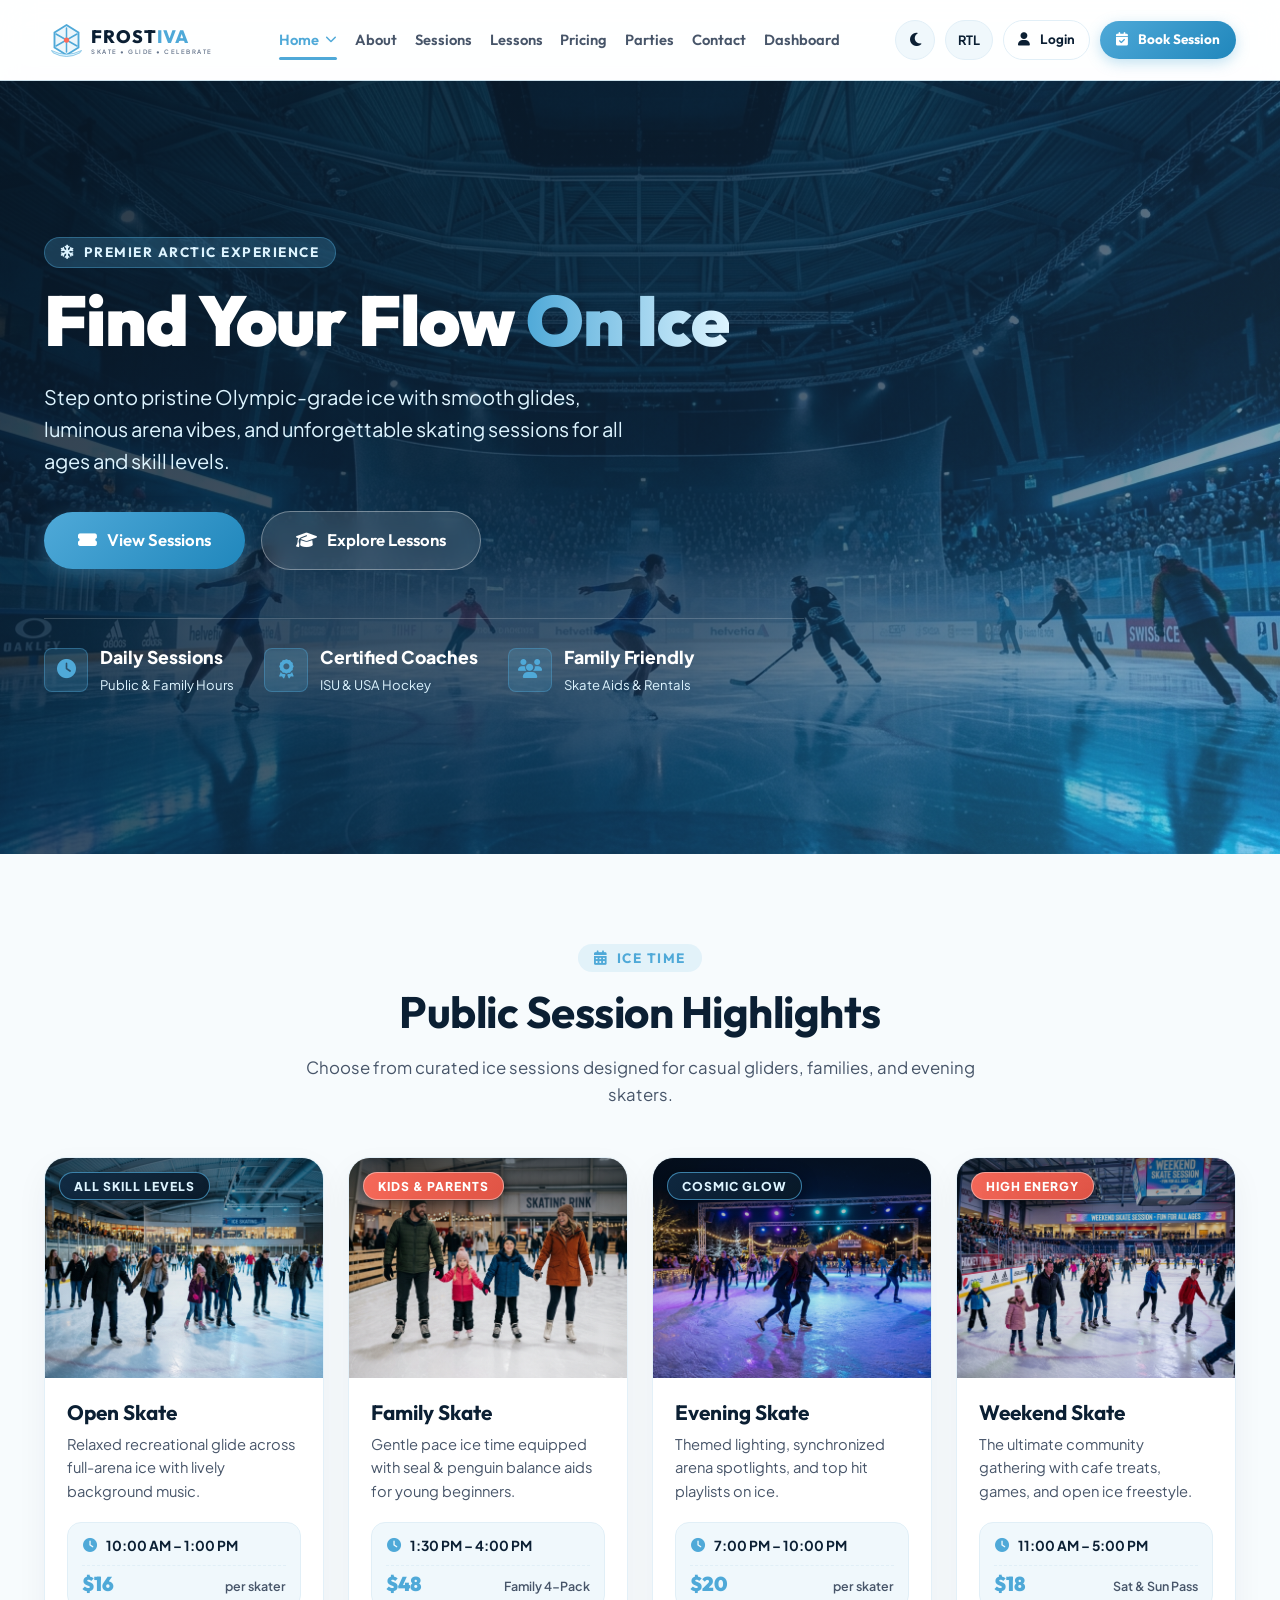
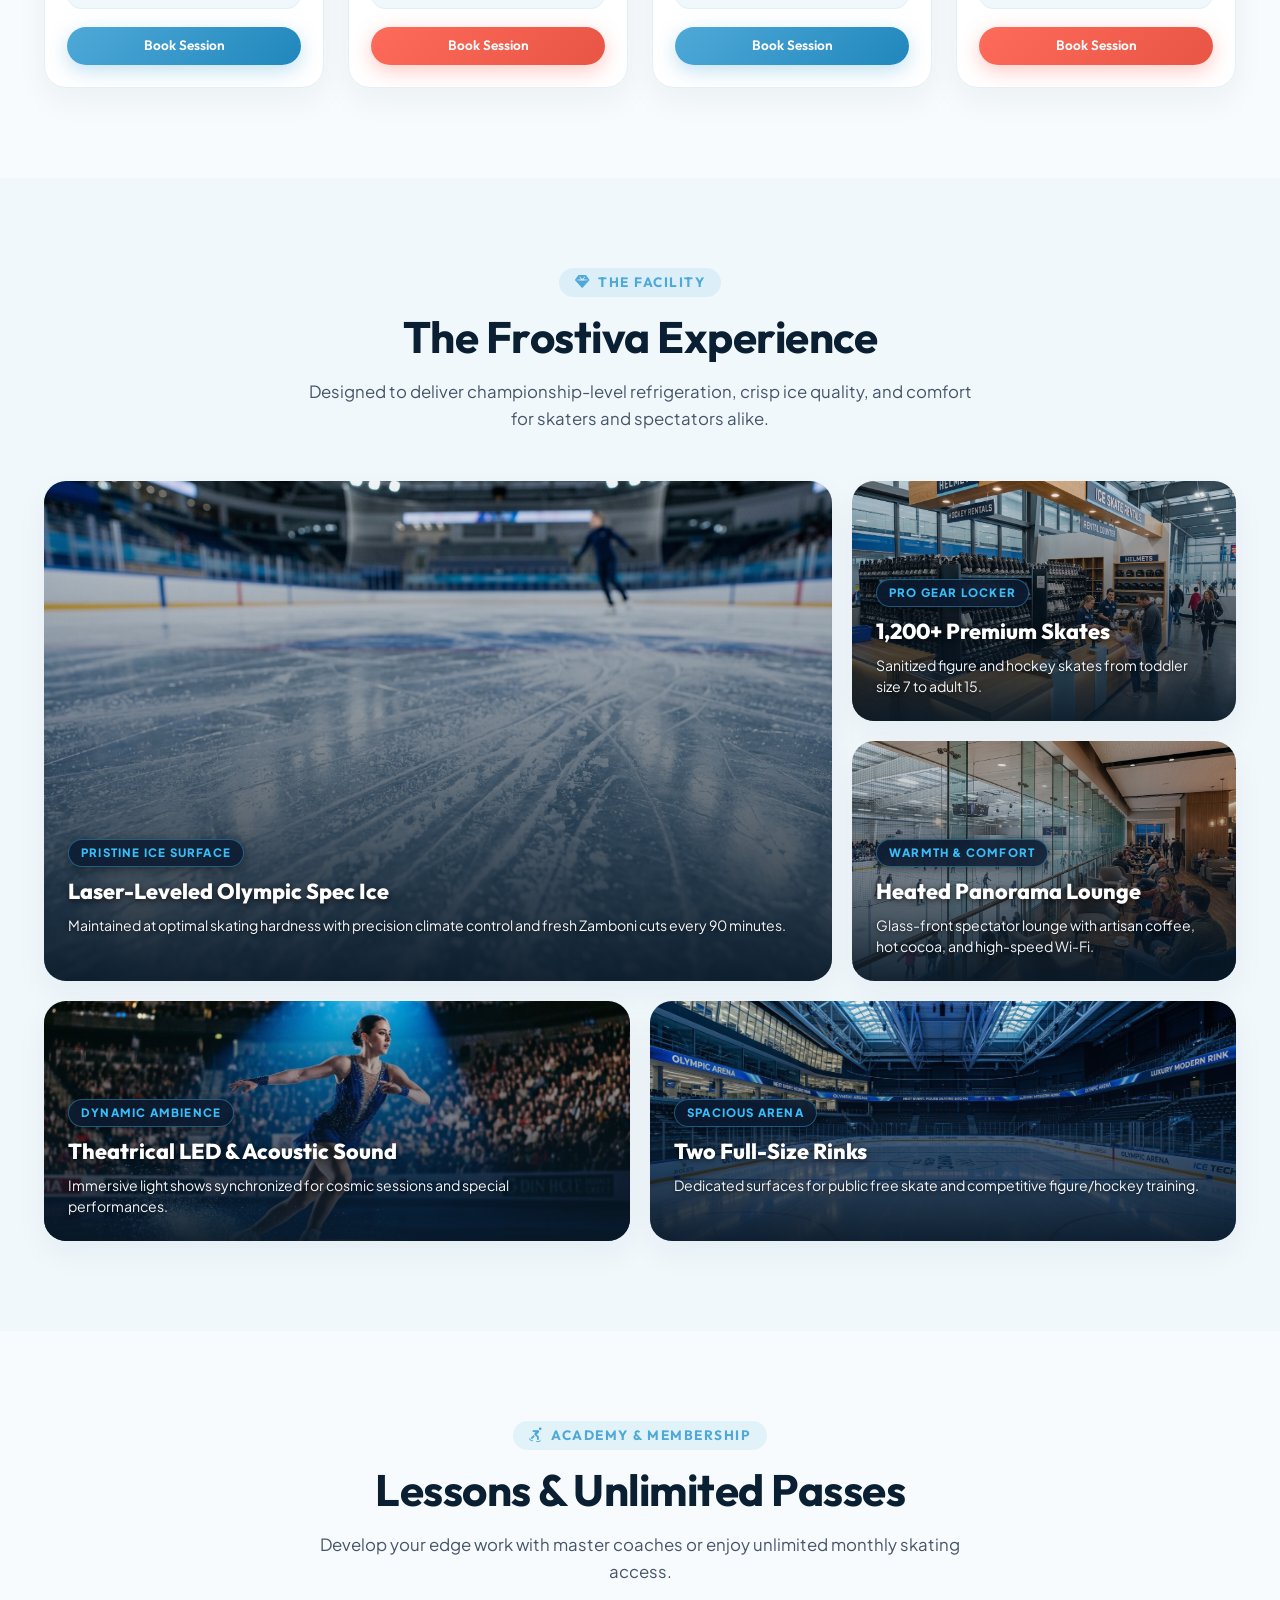
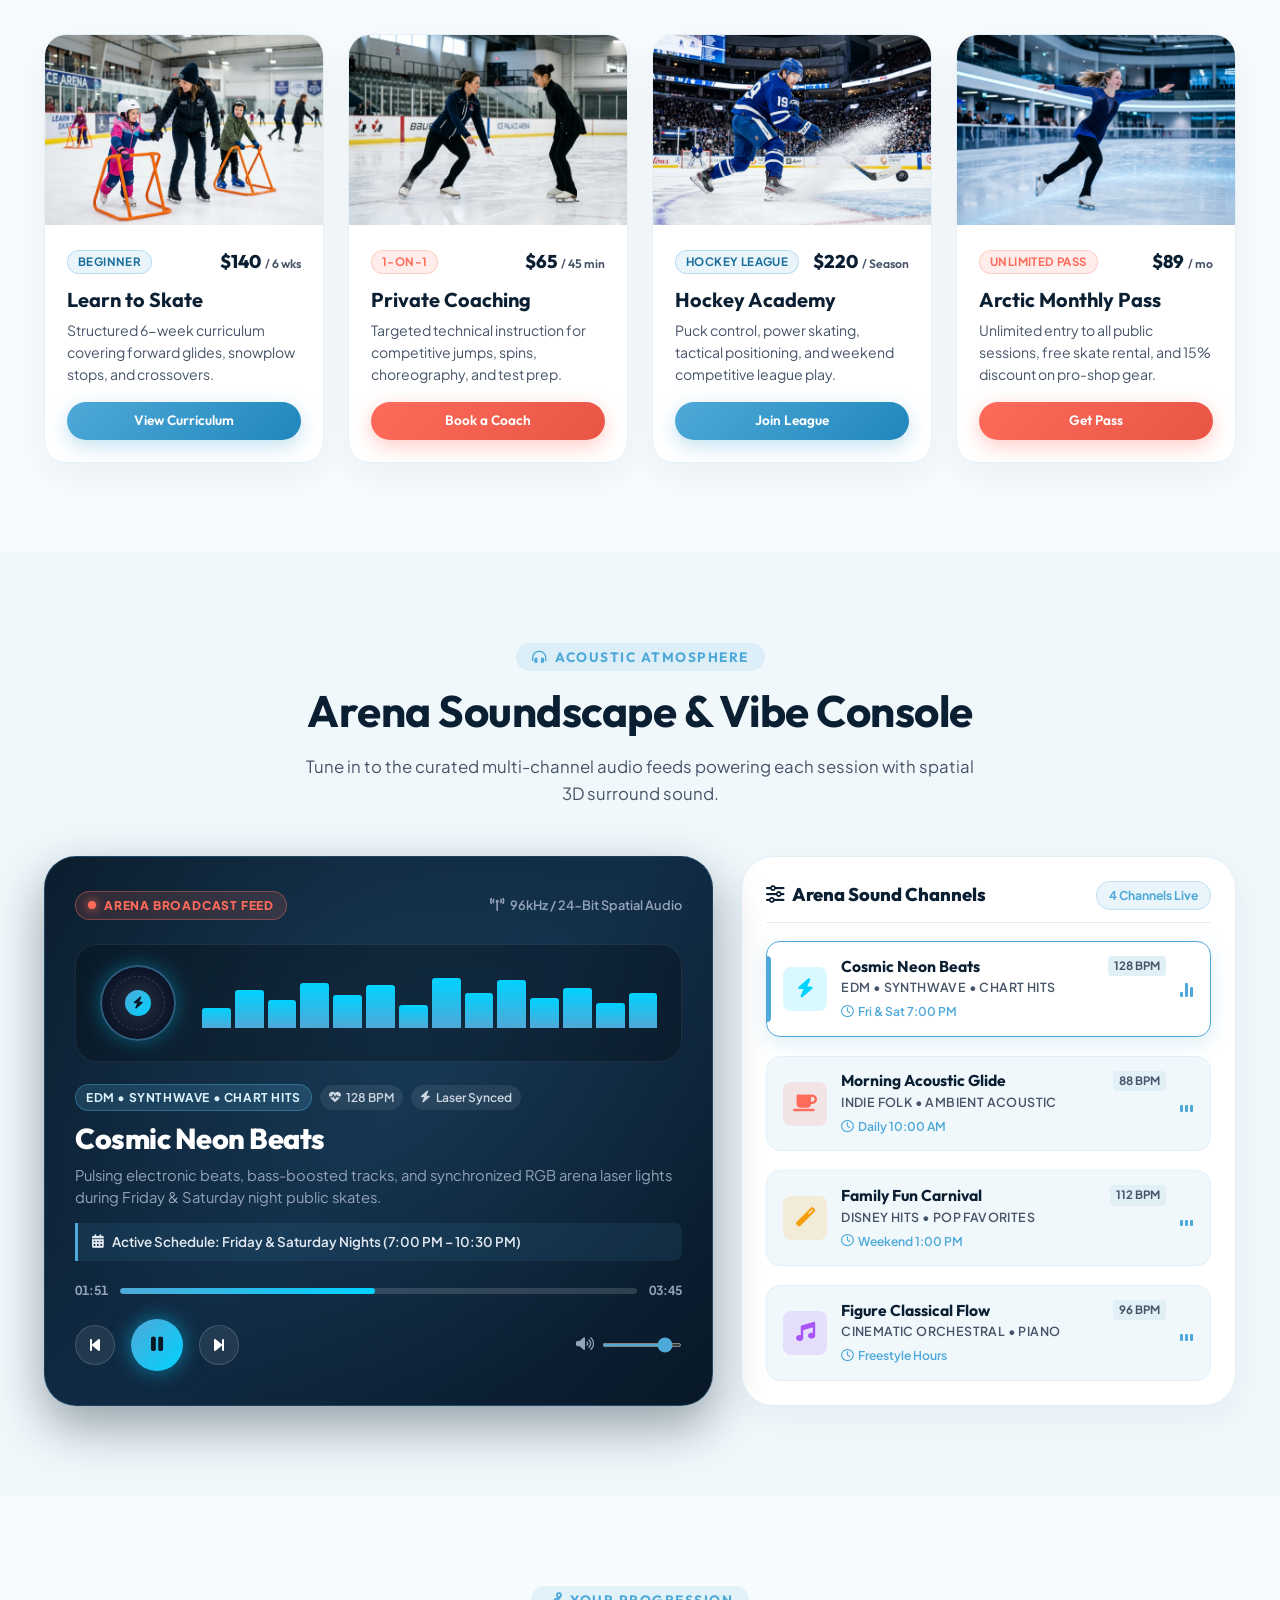
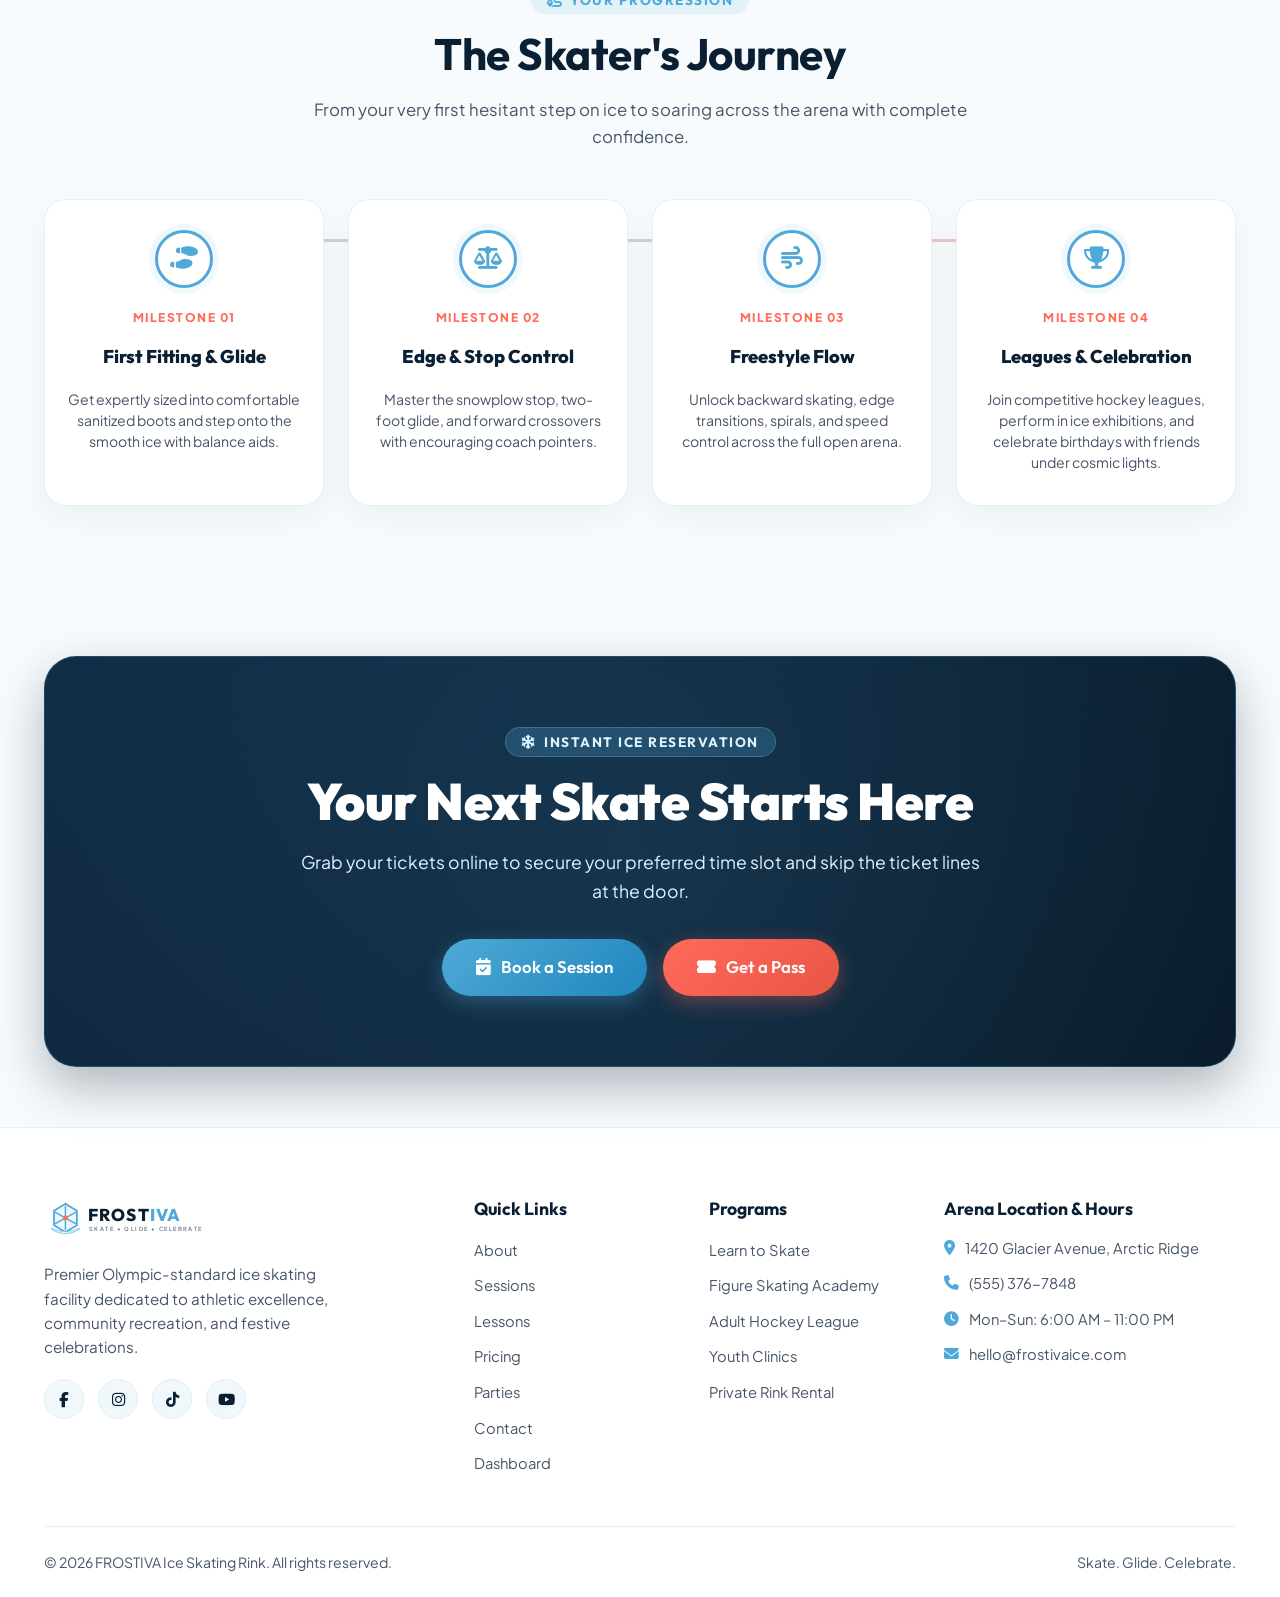
==== commit b13ad41a: "first commit" ====
--- a/index.html
+++ b/index.html
@@ -101,8 +101,13 @@
         </button>
 
         <!-- Login CTA -->
-        <a href="login.html" class="btn btn-primary btn-sm">
+        <a href="login.html" class="btn btn-outline btn-sm header-login-btn">
           <i class="fas fa-user"></i> Login
+        </a>
+
+        <!-- Book Session CTA -->
+        <a href="sessions.html" class="btn btn-primary btn-sm header-book-btn">
+          <i class="fas fa-calendar-check"></i> Book Session
         </a>
 
         <!-- Hamburger for mobile/tablet -->
@@ -161,8 +166,11 @@
           <button class="theme-toggle-btn" aria-label="Toggle Theme"><i class="fas fa-moon"></i> <span>Dark Mode</span></button>
           <button class="rtl-toggle-btn" aria-label="Toggle Direction"><i class="fas fa-globe"></i> <span>RTL</span></button>
         </div>
-        <a href="login.html" class="btn btn-primary" style="width: 100%;">
+        <a href="login.html" class="btn btn-outline" style="width: 100%; margin-bottom: 8px;">
           <i class="fas fa-user"></i> Login / Register
+        </a>
+        <a href="sessions.html" class="btn btn-primary" style="width: 100%;">
+          <i class="fas fa-calendar-check"></i> Book Session
         </a>
       </div>
     </div>
@@ -796,7 +804,7 @@
           <h4 class="footer-title">Arena Location &amp; Hours</h4>
           <ul class="footer-contact-info">
             <li><i class="fas fa-map-marker-alt"></i> 1420 Glacier Avenue, Arctic Ridge</li>
-            <li><i class="fas fa-phone-alt"></i> (555) 376-7848</li>
+            <li><i class="fas fa-phone"></i> (555) 376-7848</li>
             <li><i class="fas fa-clock"></i> Mon–Sun: 6:00 AM – 11:00 PM</li>
             <li><i class="fas fa-envelope"></i> hello@frostivaice.com</li>
           </ul>
--- a/assets/css/style.css
+++ b/assets/css/style.css
@@ -558,12 +558,27 @@
   padding: 4px 0;
 }
 
-/* Navbar Actions (Right Side) */
 .nav-actions {
   display: flex;
   align-items: center;
-  gap: 12px;
+  gap: 10px;
   flex-shrink: 0;
+}
+
+.nav-actions .btn-sm {
+  padding: 8px 16px;
+  font-size: 0.85rem;
+}
+
+.nav-actions .header-login-btn {
+  padding: 8px 14px;
+}
+
+.nav-actions .header-book-btn {
+  background: linear-gradient(135deg, var(--primary-ice) 0%, #2087BC 100%);
+  color: #FFFFFF;
+  box-shadow: 0 4px 14px rgba(79, 169, 216, 0.35);
+  font-weight: 700;
 }
 
 .icon-btn {
@@ -1893,22 +1908,37 @@
   display: grid;
   grid-template-columns: 1fr 1fr;
   gap: 12px;
-  margin-bottom: 16px;
+  margin-bottom: 14px;
 }
 
 .h2-selector-box {
   background: rgba(255, 255, 255, 0.08);
-  border: 1px solid rgba(255, 255, 255, 0.15);
-  border-radius: var(--radius-sm);
+  border: 1px solid rgba(255, 255, 255, 0.18);
+  border-radius: var(--radius-md);
   padding: 10px 14px;
+  display: flex;
+  flex-direction: column;
+  justify-content: center;
+  position: relative;
+  transition: var(--transition);
+}
+
+.h2-selector-box:hover,
+.h2-selector-box:focus-within {
+  background: rgba(255, 255, 255, 0.12);
+  border-color: var(--primary-ice);
+  box-shadow: 0 0 12px rgba(79, 169, 216, 0.25);
 }
 
 .h2-selector-box label {
   font-size: 0.72rem;
+  font-weight: 700;
   color: var(--frost-blue);
   text-transform: uppercase;
-  letter-spacing: 1px;
+  letter-spacing: 0.8px;
   display: block;
+  margin-bottom: 4px;
+  line-height: 1.2;
 }
 
 .h2-selector-box select,
@@ -1916,14 +1946,34 @@
   width: 100%;
   background: transparent;
   color: #FFFFFF;
+  font-family: var(--font-heading);
   font-weight: 700;
   font-size: 0.95rem;
+  line-height: 1.4;
   cursor: pointer;
+  border: none;
+  outline: none;
+  padding: 2px 24px 2px 0;
+  appearance: none;
+  -webkit-appearance: none;
+  -moz-appearance: none;
+  background-image: url("data:image/svg+xml,%3Csvg xmlns='http://www.w3.org/2000/svg' width='14' height='14' viewBox='0 0 24 24' fill='none' stroke='%234FA9D8' stroke-width='2.5' stroke-linecap='round' stroke-linejoin='round'%3E%3Cpolyline points='6 9 12 15 18 9'%3E%3C/polyline%3E%3C/svg%3E");
+  background-repeat: no-repeat;
+  background-position: right center;
+  background-size: 14px 14px;
+}
+
+[dir="rtl"] .h2-selector-box select,
+[dir="rtl"] .h2-selector-box input {
+  padding: 2px 0 2px 24px;
+  background-position: left center;
 }
 
 .h2-selector-box select option {
-  background: #102A43;
+  background: #0B192C;
   color: #FFFFFF;
+  font-size: 0.92rem;
+  padding: 8px;
 }
 
 /* Home 2 Section 2: Horizontal Schedule List */
@@ -2113,7 +2163,7 @@
   border-radius: var(--radius-lg);
   padding: 20px 28px;
   display: grid;
-  grid-template-columns: 68px 1.8fr 220px 120px 150px;
+  grid-template-columns: 68px 1.8fr auto 120px 150px;
   align-items: center;
   gap: 20px;
   box-shadow: var(--card-shadow);
@@ -2124,24 +2174,22 @@
   display: flex;
   justify-content: center;
   align-items: center;
-  width: 100%;
+  width: auto;
 }
 
 .h2-prog-badge {
-  width: 210px;
-  min-width: 210px;
-  max-width: 210px;
-  height: 36px;
   display: inline-flex;
   align-items: center;
   justify-content: center;
   text-align: center;
   white-space: nowrap;
-  padding: 6px 14px;
-  font-size: 0.8rem;
+  padding: 7px 18px;
+  font-size: 0.78rem;
+  font-weight: 700;
   letter-spacing: 0.5px;
   border-radius: var(--radius-full);
   box-sizing: border-box;
+  line-height: 1.2;
 }
 
 .h2-program-item:hover {
@@ -2558,25 +2606,9 @@
   left: 32px;
   right: 32px;
   display: flex;
-  justify-content: space-between;
+  justify-content: flex-end;
   align-items: center;
   z-index: 5;
-}
-
-.auth-back-home {
-  display: inline-flex;
-  align-items: center;
-  gap: 8px;
-  color: var(--text-muted);
-  font-family: var(--font-heading);
-  font-weight: 700;
-  font-size: 0.88rem;
-  text-decoration: none;
-  transition: var(--transition);
-}
-
-.auth-back-home:hover {
-  color: var(--primary-ice);
 }
 
 .auth-toggles {
@@ -2587,37 +2619,122 @@
 
 .auth-box {
   width: 100%;
-  max-width: 460px;
+  max-width: 480px;
   background: var(--card-bg);
   border: 1px solid var(--card-border);
-  border-radius: var(--radius-lg);
-  padding: 38px;
+  border-radius: var(--radius-xl);
+  padding: 38px 36px;
   box-shadow: var(--card-shadow);
+  margin: auto;
+}
+
+.auth-header {
+  text-align: center;
+  margin-bottom: 24px;
+}
+
+.auth-box-title {
+  font-size: 1.65rem;
+  font-weight: 800;
+  color: var(--text-main);
+  margin-bottom: 6px;
+  line-height: 1.25;
+}
+
+.auth-box-subtitle {
+  font-size: 0.92rem;
+  color: var(--text-muted);
+  line-height: 1.45;
+  margin: 0;
 }
 
 .auth-tabs {
   display: flex;
-  border-bottom: 1px solid var(--surface-border);
-  margin-bottom: 28px;
+  background: var(--surface-alt);
+  padding: 4px;
+  border-radius: var(--radius-full);
+  margin-bottom: 26px;
+  border: 1px solid var(--surface-border);
+  gap: 4px;
 }
 
 .auth-tab-btn {
   flex: 1;
   text-align: center;
-  padding: 12px;
+  padding: 10px 16px;
   font-family: var(--font-heading);
   font-weight: 700;
-  font-size: 1rem;
+  font-size: 0.95rem;
   color: var(--text-muted);
   cursor: pointer;
   background: transparent;
-  border-bottom: 2px solid transparent;
+  border: none;
+  border-radius: var(--radius-full);
   transition: var(--transition);
 }
 
+.auth-tab-btn:hover {
+  color: var(--text-main);
+}
+
 .auth-tab-btn.active {
-  color: var(--primary-ice);
-  border-bottom-color: var(--primary-ice);
+  color: #FFFFFF;
+  background: linear-gradient(135deg, var(--primary-ice) 0%, #2087BC 100%);
+  box-shadow: 0 4px 12px rgba(79, 169, 216, 0.35);
+}
+
+.auth-divider {
+  display: flex;
+  align-items: center;
+  text-align: center;
+  margin: 22px 0 16px;
+  color: var(--text-muted);
+  font-size: 0.8rem;
+  text-transform: uppercase;
+  letter-spacing: 0.6px;
+  font-weight: 600;
+}
+
+.auth-divider::before,
+.auth-divider::after {
+  content: '';
+  flex: 1;
+  border-bottom: 1px solid var(--surface-border);
+}
+
+.auth-divider span {
+  padding: 0 12px;
+}
+
+.auth-social-buttons {
+  display: grid;
+  grid-template-columns: repeat(3, 1fr);
+  gap: 10px;
+}
+
+.auth-social-btn {
+  display: inline-flex;
+  align-items: center;
+  justify-content: center;
+  gap: 8px;
+  padding: 10px 12px;
+  border-radius: var(--radius-sm);
+  background: var(--surface-alt);
+  border: 1px solid var(--surface-border);
+  color: var(--text-main);
+  font-family: var(--font-heading);
+  font-weight: 600;
+  font-size: 0.88rem;
+  cursor: pointer;
+  transition: var(--transition);
+}
+
+.auth-social-btn:hover {
+  background: var(--surface);
+  border-color: var(--primary-ice);
+  transform: translateY(-2px);
+  box-shadow: 0 4px 12px rgba(79, 169, 216, 0.15);
+  color: var(--text-main);
 }
 
 .form-group {
--- a/assets/css/responsive.css
+++ b/assets/css/responsive.css
@@ -19,10 +19,17 @@
   .nav-menu {
     display: none !important; /* Switch to hamburger menu on tablets / smaller laptops */
   }
-  .nav-actions .btn,
-  .nav-actions .theme-toggle-btn,
+  .nav-actions .header-login-btn,
   .nav-actions .rtl-toggle-btn {
     display: none; /* Accessible inside mobile drawer */
+  }
+  .nav-actions .theme-toggle-btn {
+    display: inline-flex !important;
+  }
+  .nav-actions .header-book-btn {
+    display: inline-flex;
+    padding: 7px 14px;
+    font-size: 0.82rem;
   }
   .hamburger-btn {
     display: flex !important;
@@ -211,8 +218,11 @@
     padding-bottom: 50px;
   }
 
-  .nav-actions .rtl-toggle-btn {
-    display: none; /* Keep top navbar clean: Logo + Theme + Hamburger. RTL is in drawer */
+  .nav-actions .rtl-toggle-btn,
+  .nav-actions .header-login-btn,
+  .nav-actions .header-book-btn,
+  .nav-actions .theme-toggle-btn {
+    display: none !important; /* Mobile navbar top: only Logo + Hamburger. Theme & RTL are in drawer */
   }
 
   .nav-actions {
@@ -853,6 +863,39 @@
     margin-top: 18px !important;
     margin-bottom: 30px !important;
   }
+
+  .auth-box {
+    padding: 26px 18px !important;
+    border-radius: var(--radius-lg) !important;
+  }
+
+  .auth-box-title {
+    font-size: 1.4rem !important;
+  }
+
+  .auth-box-subtitle {
+    font-size: 0.86rem !important;
+  }
+
+  .auth-social-buttons {
+    grid-template-columns: 1fr !important;
+    gap: 8px !important;
+  }
+
+  .auth-social-btn {
+    padding: 10px 14px !important;
+    font-size: 0.86rem !important;
+    justify-content: center !important;
+  }
+
+  .h2-selector-grid {
+    grid-template-columns: 1fr !important;
+  }
+
+  .h2-prog-badge {
+    padding: 6px 14px !important;
+    font-size: 0.74rem !important;
+  }
 }
 
 
